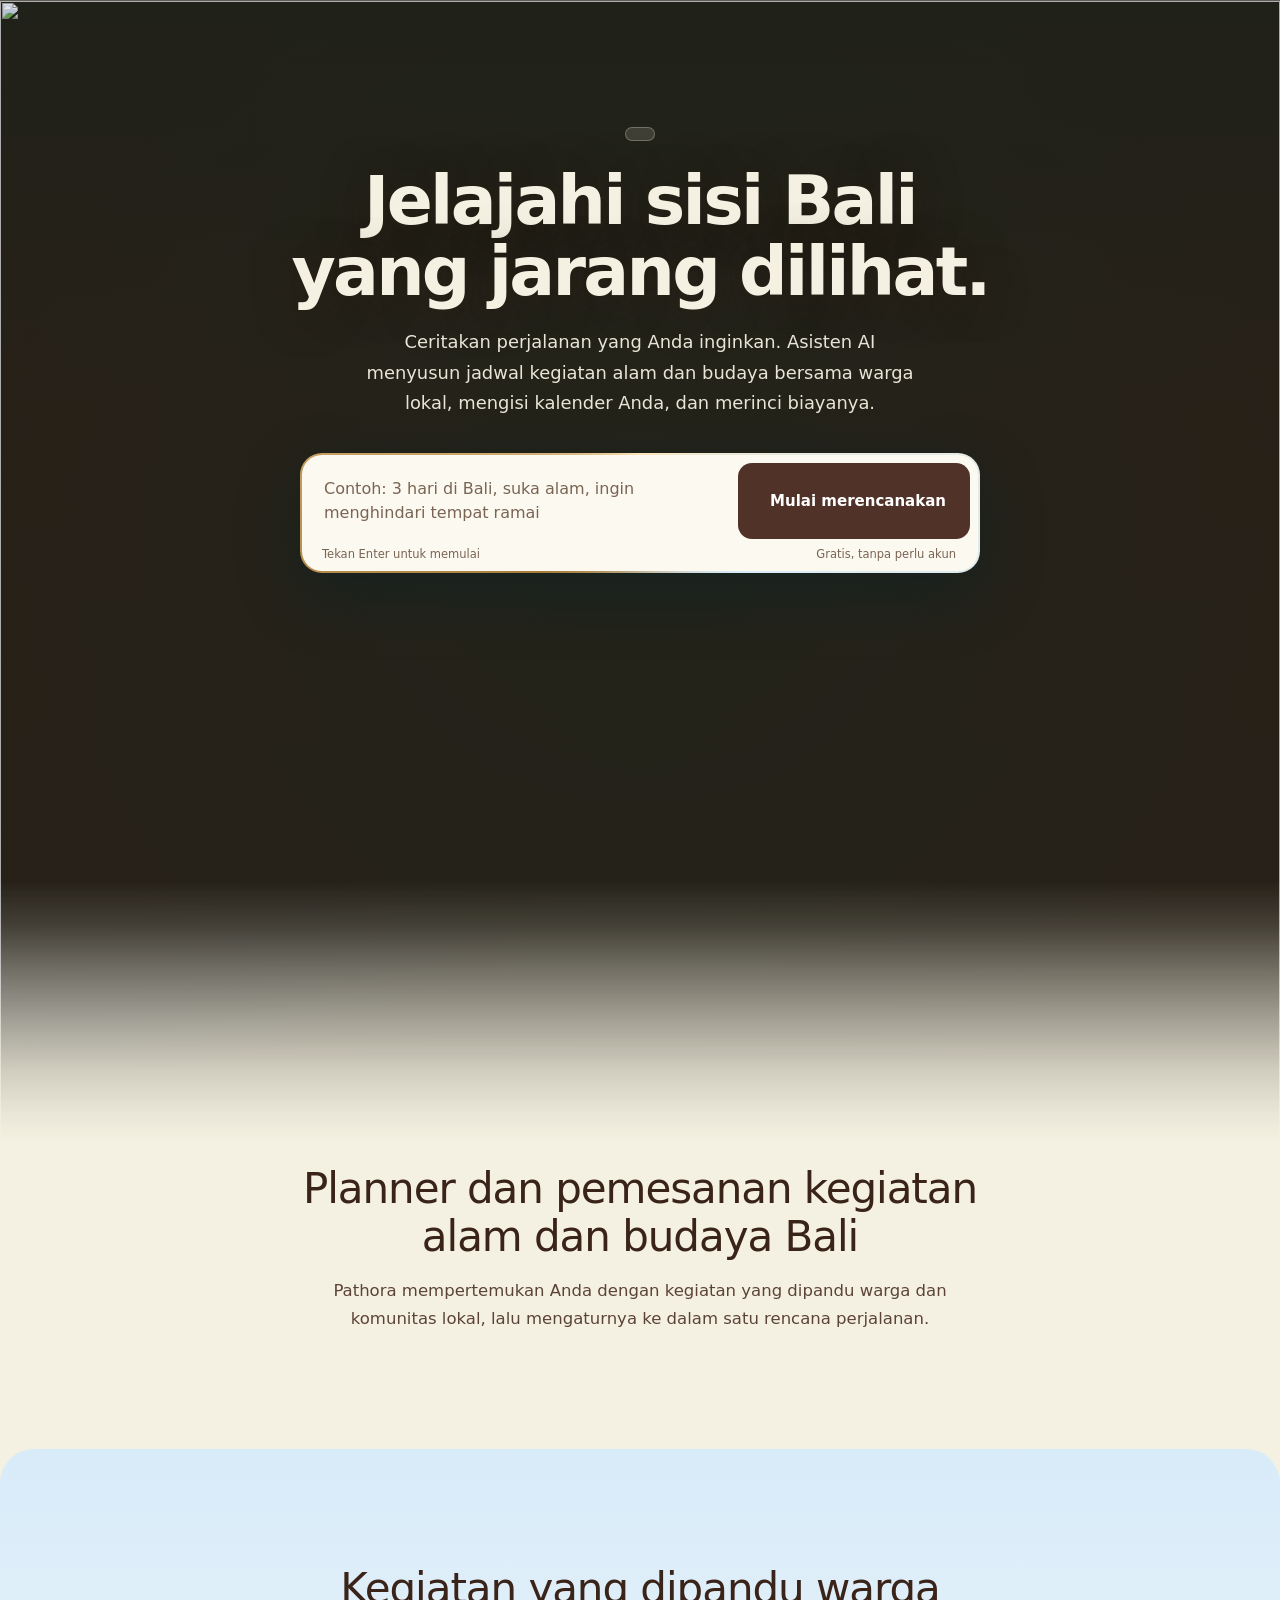
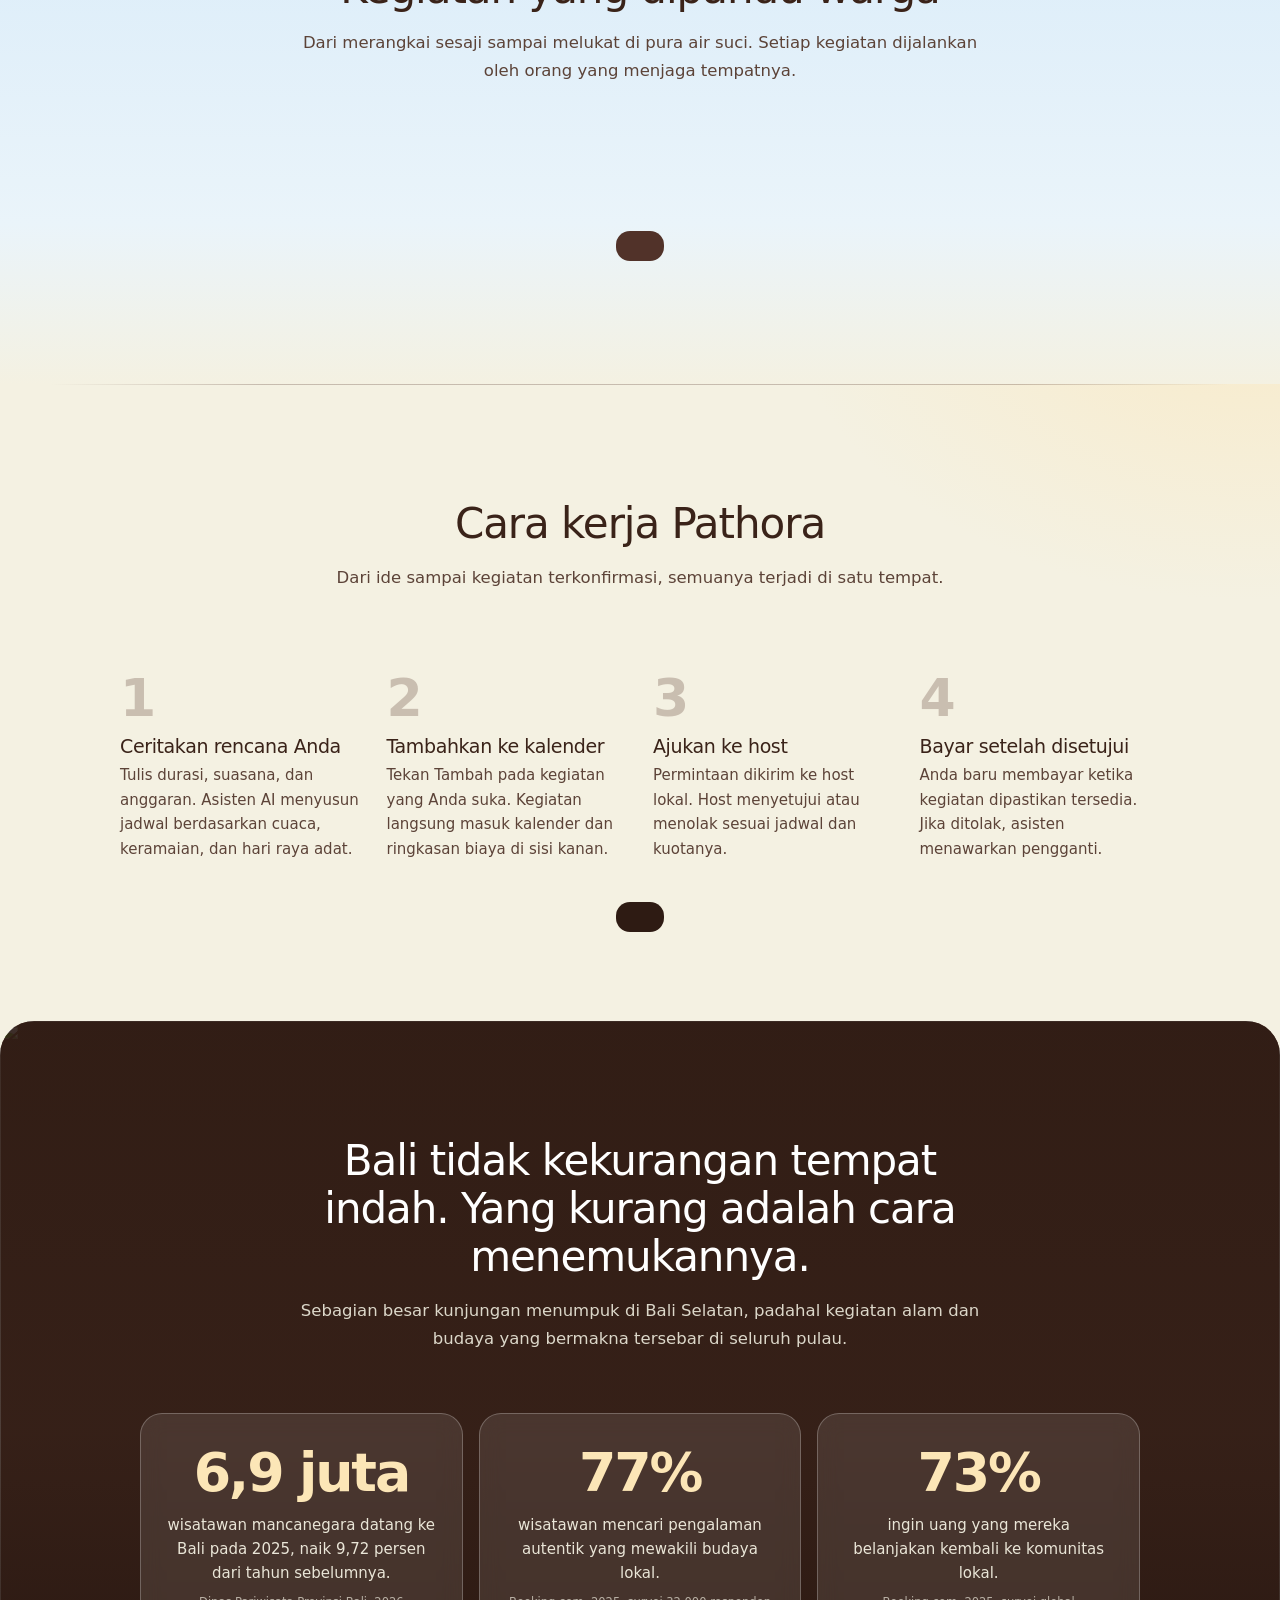
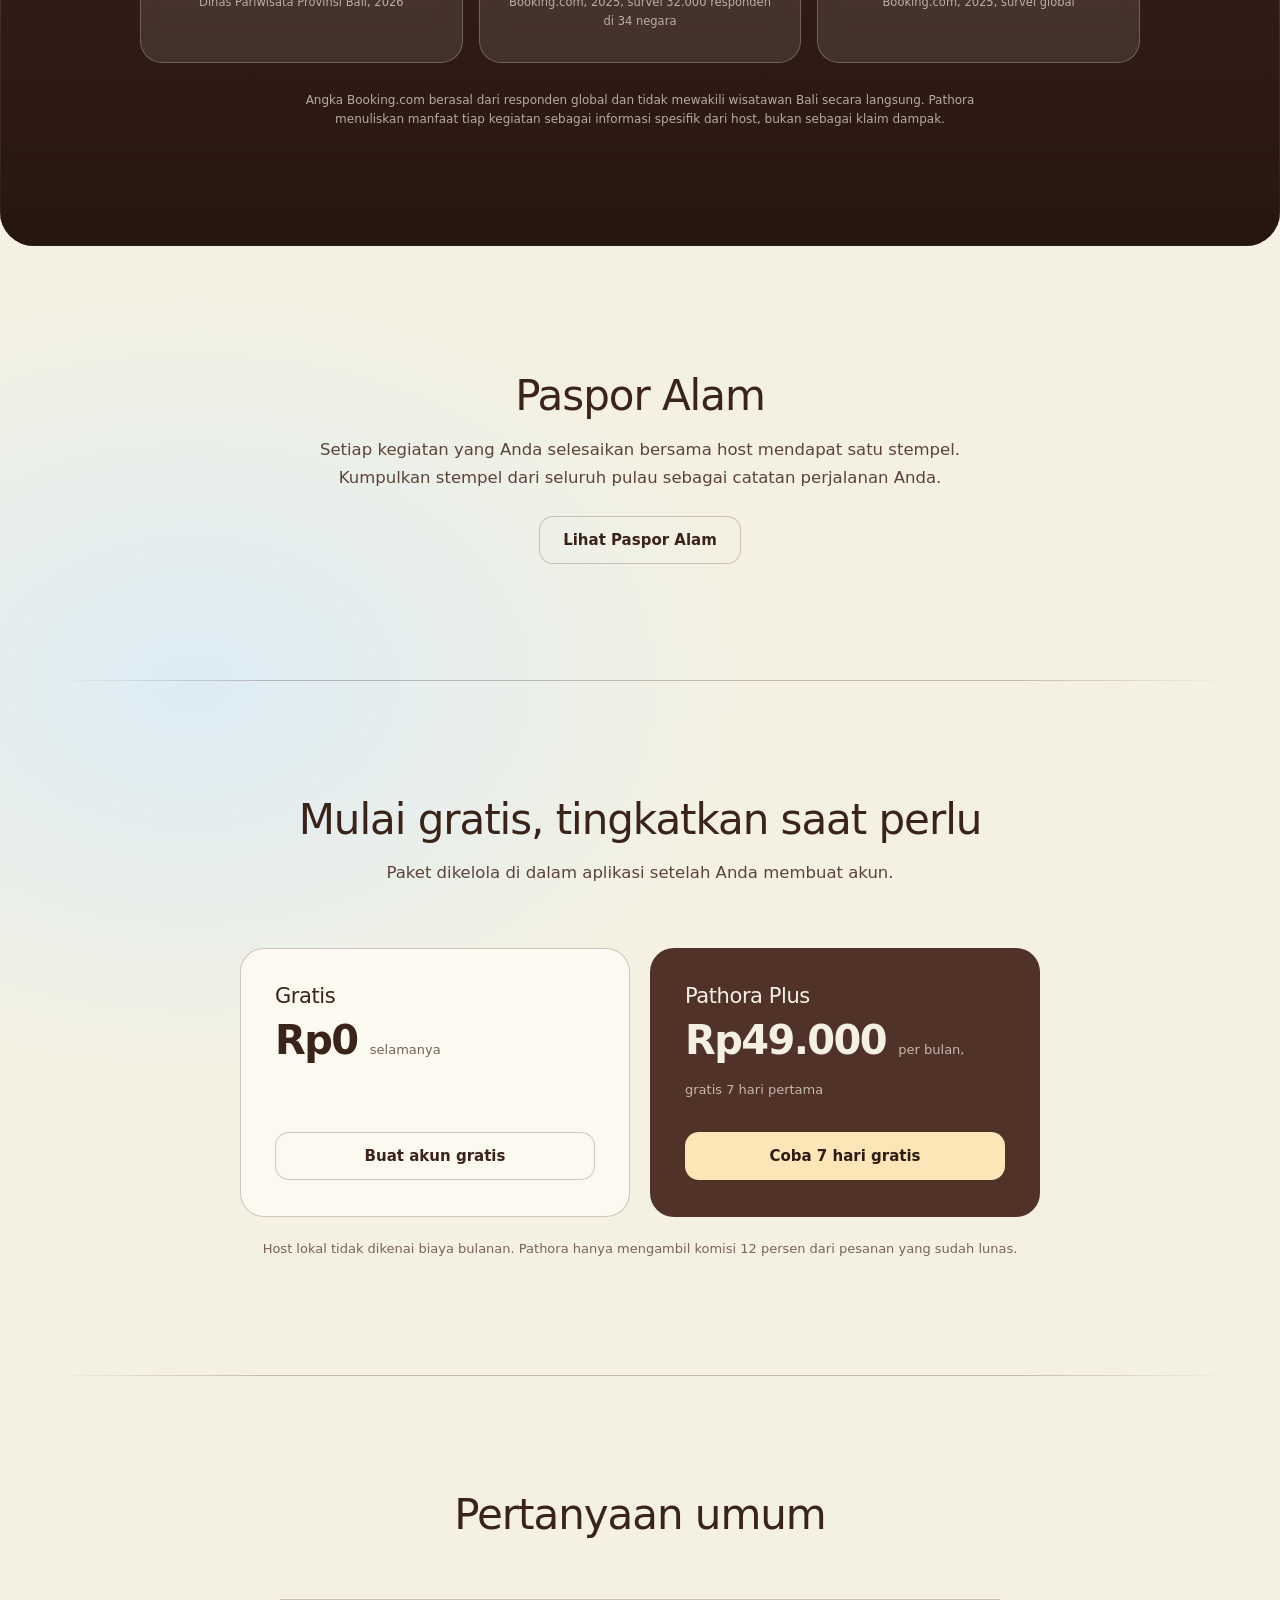
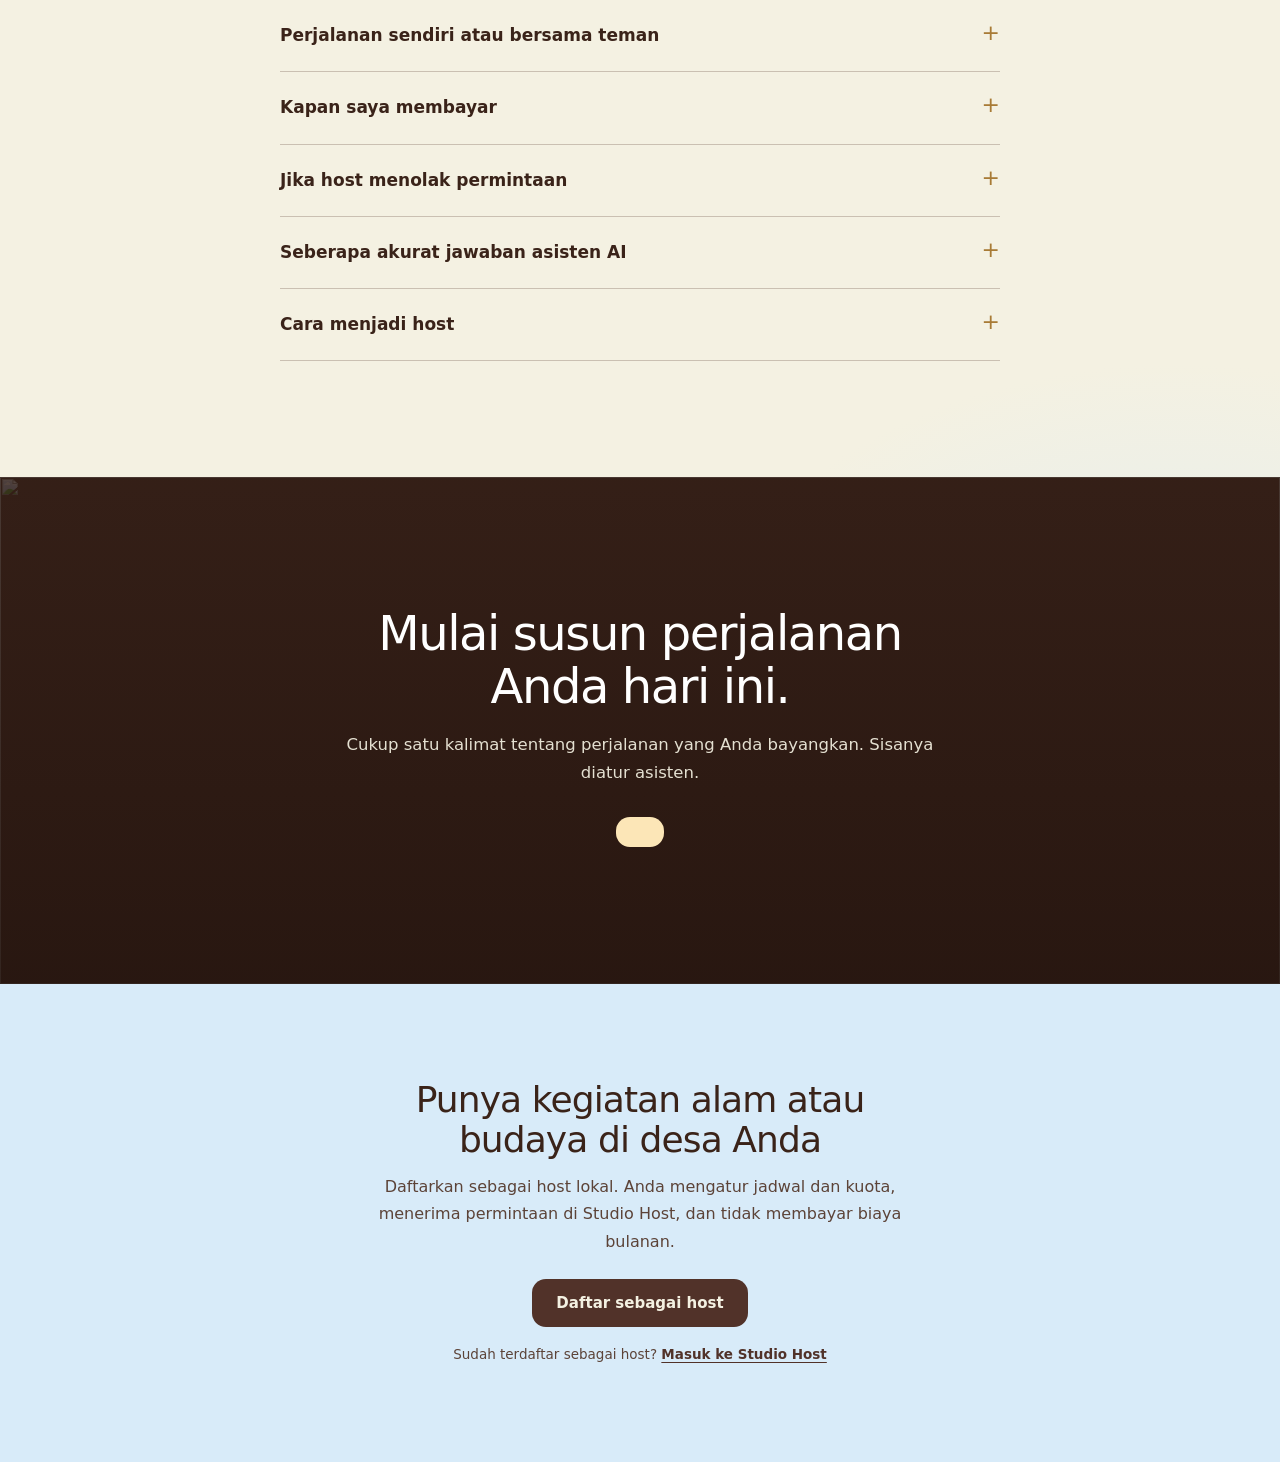
==== index.html @ 082f12f3 "ui: chatbox baru, header baru (tipis, transparan), tanggal dirapikan" ====
<!doctype html>
<html lang="id">
<head>
<meta charset="utf-8">
<meta name="viewport" content="width=device-width,initial-scale=1">
<title>Pathora — Jelajahi sisi Bali yang jarang dilihat</title>
<meta name="description" content="Ceritakan perjalanan yang Anda inginkan. Pathora menyusun jadwal kegiatan alam dan budaya Bali bersama warga lokal, mengisi kalender, dan merinci biaya.">
<link rel="icon" href="assets/img/favicon.png">
<link rel="preconnect" href="https://fonts.googleapis.com"><link rel="preconnect" href="https://fonts.gstatic.com" crossorigin>
<link href="https://fonts.googleapis.com/css2?family=Plus+Jakarta+Sans:wght@400;500;600;700;800&display=swap" rel="stylesheet">
<link rel="stylesheet" href="assets/css/style.css">
<link rel="stylesheet" href="assets/css/pages.css">
<link rel="stylesheet" href="assets/css/header.css">
<style>
html,body{overflow-x:hidden}
.sec{padding:116px 0;position:relative}
.lap{margin-top:-34px;border-radius:34px 34px 0 0;z-index:2}
.sec-h{max-width:700px;margin:0 auto 60px;text-align:center}
.sec-h h2{font-size:clamp(28px,3.5vw,42px);letter-spacing:-.025em;line-height:1.14}
.sec-h p{margin-top:16px;font-size:16.5px;color:var(--ink-2);line-height:1.7}

/* hero: foto penuh, nuansa laut-teal, larut ke bagian berikutnya */
.lhero{position:relative;min-height:calc(100vh + 240px);min-height:calc(100svh + 240px);display:flex;align-items:center;justify-content:center;text-align:center;color:var(--cream);background:var(--jungle);overflow:hidden;-webkit-mask-image:linear-gradient(180deg,#000 0,#000 calc(100% - 260px),rgba(0,0,0,.85) calc(100% - 215px),rgba(0,0,0,.62) calc(100% - 170px),rgba(0,0,0,.38) calc(100% - 120px),rgba(0,0,0,.17) calc(100% - 70px),rgba(0,0,0,.05) calc(100% - 28px),transparent 100%);mask-image:linear-gradient(180deg,#000 0,#000 calc(100% - 260px),rgba(0,0,0,.85) calc(100% - 215px),rgba(0,0,0,.62) calc(100% - 170px),rgba(0,0,0,.38) calc(100% - 120px),rgba(0,0,0,.17) calc(100% - 70px),rgba(0,0,0,.05) calc(100% - 28px),transparent 100%)}
.lhero .bg{position:absolute;inset:0}
.lhero .bg img{position:absolute;inset:0;width:100%;max-width:none;height:100%;object-fit:cover;filter:saturate(.7) contrast(.96) brightness(.92);opacity:0;transition:opacity 1.8s ease-in-out;z-index:0}
.lhero .bg img.kid{object-position:50% 12%}
.lhero .bg img.dim{filter:saturate(.65) contrast(.98) brightness(.68)}
.lhero .bg img.prev{opacity:1;transition:none;z-index:1}
.lhero .bg img.on{opacity:1;z-index:2}

.lhero::after{content:'';position:absolute;inset:0;background:radial-gradient(ellipse at 50% 45%,rgba(28,40,30,.5),rgba(28,40,30,.18) 72%),linear-gradient(180deg,rgba(24,34,26,.62) 0,rgba(30,42,32,.26) 36%,rgba(30,38,28,.4) 100%)}
.lhero .in{position:relative;z-index:2;width:min(760px,100% - 40px);padding:calc(var(--nav-h) + 24px) 0 490px}
.lhero .tag{display:inline-flex;align-items:center;gap:8px;background:rgba(244,241,226,.14);backdrop-filter:blur(8px);border:1px solid rgba(244,241,226,.28);border-radius:99px;padding:6px 14px;font-size:12.5px;font-weight:600}
.lhero h1{font-size:clamp(36px,5.6vw,68px);line-height:1.04;letter-spacing:-.04em;font-weight:800;margin:18px auto 0;text-wrap:balance;text-shadow:0 4px 40px rgba(46,27,19,.5)}
.lhero .lead{font-size:clamp(15.5px,1.4vw,18px);line-height:1.7;margin:20px auto 0;max-width:560px;color:rgba(244,241,226,.94)}
.ask{margin:34px auto 0;max-width:680px;border-radius:22px;padding:2px;text-align:left;background:conic-gradient(from var(--ang),#FCE6B7,#D8EBF9,#A87B36,#FCE6B7);animation:ang 8s linear infinite;box-shadow:0 22px 60px rgba(8,34,40,.45)}
@property --ang{syntax:'<angle>';initial-value:0deg;inherits:false}
@keyframes ang{to{--ang:360deg}}
.ask-in{background:var(--paper);color:var(--ink);border-radius:20px;padding:8px 8px 6px 6px}
.ask-row{display:flex;gap:10px;align-items:stretch}
.ask textarea{flex:1;min-width:0;border:0;background:transparent;resize:none;font:500 16px/1.5 var(--font);color:var(--ink);padding:14px 16px;outline:none;height:76px;display:block}
.ask textarea::placeholder{color:var(--ink-3)}
.ask .go{flex:none;border:0;border-radius:14px;background:var(--tide);color:#fff;font:700 15px var(--font);padding:0 24px;display:inline-flex;align-items:center;justify-content:center;gap:8px;transition:background .15s}
.ask .go:hover{background:#0f3a42}
.ask .hint{display:flex;justify-content:space-between;gap:12px;padding:6px 14px 2px;font-size:11.5px;color:var(--ink-3)}
.chips{display:flex;gap:8px;flex-wrap:wrap;justify-content:center;margin-top:14px}
.chips button{border:1px solid rgba(244,241,226,.35);background:rgba(244,241,226,.1);backdrop-filter:blur(6px);color:var(--cream);border-radius:99px;padding:6px 13px;font-size:12.5px;font-weight:500;transition:.15s}
.chips button:hover{background:rgba(244,241,226,.24)}
.trust{display:flex;gap:8px 22px;flex-wrap:wrap;justify-content:center;margin-top:22px;font-size:12.5px;color:rgba(244,241,226,.92)}
.trust span{display:inline-flex;gap:7px;align-items:center}.trust svg{color:var(--gold)}

/* bagian 1: tiga kolom foto tinggi */
.cols3{display:grid;grid-template-columns:repeat(3,minmax(0,1fr));gap:22px;max-width:1120px;margin:0 auto}
.col{position:relative;border-radius:24px;overflow:hidden;min-height:clamp(380px,calc(100vh - 360px),500px);display:flex;flex-direction:column;justify-content:flex-end;padding:26px;background:transparent;box-shadow:none}
.col>img{position:absolute;inset:0;width:100%;max-width:none;height:100%;object-fit:cover;-webkit-mask-image:linear-gradient(180deg,#000 0,#000 38%,transparent 86%);mask-image:linear-gradient(180deg,#000 0,#000 38%,transparent 86%)}
.col>*:not(img){position:relative;z-index:2}
.col .num{position:absolute;top:14px;right:20px;z-index:2;font-size:64px;font-weight:800;line-height:1;letter-spacing:-.05em;color:rgba(255,255,255,.92);text-shadow:0 2px 20px rgba(46,27,19,.45)}
.col h3{font-size:22px;margin-bottom:6px;color:var(--ink)}
.col p{font-size:15px;line-height:1.65;color:var(--ink-2)}

/* bagian 2: panel kegiatan */
.sec.sky{background:linear-gradient(180deg,#D8EBF9 0%,#EAF4FA 70%,var(--cream) 100%)}
.panels{display:grid;grid-template-columns:repeat(4,minmax(0,1fr));gap:16px;align-items:start;padding:0 0 30px}
.pn{display:block;position:relative;border-radius:20px;overflow:hidden;aspect-ratio:3/4.7;background:var(--tide);color:#fff;box-shadow:0 10px 30px rgba(46,27,19,.18)}
.pn:nth-child(even){margin-top:34px;margin-bottom:-34px}
.pn img{position:absolute;inset:0;width:100%;max-width:none;height:100%;object-fit:cover}
.pn::after{content:'';position:absolute;inset:0;background:linear-gradient(180deg,rgba(18,52,59,0) 45%,rgba(18,52,59,.88) 100%)}
.pn .t{position:absolute;left:0;right:0;bottom:0;z-index:2;padding:16px}
.pn h3{font-size:18px;line-height:1.25}.pn small{display:block;margin-top:3px;font-size:12px;opacity:.85}.pn b{display:block;margin-top:8px;font-size:13.5px;color:var(--gold)}
.more{text-align:center;margin-top:56px}

/* bagian 3: cara kerja */
.sts{display:grid;grid-template-columns:repeat(4,minmax(0,1fr));gap:26px;max-width:1040px;margin:0 auto}
.st{border-top:2px solid var(--lagoon);padding-top:18px}
.st .n{font-size:52px;font-weight:800;line-height:1;letter-spacing:-.05em;color:rgba(90,56,45,.28);margin-bottom:12px}
.st h3{font-size:19px;margin-bottom:6px}.st p{font-size:15px;color:var(--ink-2);line-height:1.65}
.demo-link{margin-top:40px;text-align:center}

/* bagian 4: latar */
.why{position:relative;color:var(--cream);background:var(--tide);overflow:hidden;border-radius:34px;margin-bottom:-34px;z-index:3}
#paspor{padding-top:calc(var(--sec-pad,96px) + 34px)}
.why .bg{position:absolute;inset:0}.why .bg img{width:100%;max-width:none;height:100%;object-fit:cover}
.why::after{content:'';position:absolute;inset:0;background:linear-gradient(180deg,rgba(46,27,19,.9),rgba(46,27,19,.78) 50%,rgba(36,20,14,.94))}
.why .wrap{position:relative;z-index:2}
.why .sec-h h2{color:#fff}.why .sec-h p{color:rgba(244,241,226,.88)}
.stats{display:grid;grid-template-columns:repeat(3,minmax(0,1fr));gap:16px;max-width:1000px;margin:0 auto}
.stat{background:rgba(255,255,255,.1);backdrop-filter:blur(10px);border:1px solid rgba(255,255,255,.24);border-radius:22px;padding:32px 26px;text-align:center}
.stat b{display:block;font-size:clamp(36px,4.2vw,54px);letter-spacing:-.04em;line-height:1;color:var(--gold);font-weight:800}
.stat p{margin-top:14px;font-size:15px;line-height:1.6;color:rgba(244,241,226,.94)}
.stat small{display:block;margin-top:8px;font-size:11.5px;color:rgba(244,241,226,.66)}
.fn{max-width:720px;margin:28px auto 0;text-align:center;font-size:12px;color:rgba(244,241,226,.68);line-height:1.6}

/* paspor */
.seals{display:flex;justify-content:center;gap:clamp(8px,2vw,22px);flex-wrap:wrap;margin-bottom:30px}
.seal{width:clamp(90px,10vw,120px);aspect-ratio:1;border-radius:50%;padding:5px;background:conic-gradient(from 0deg,var(--lagoon),var(--foam),var(--lagoon))}
.seal:nth-child(odd){transform:rotate(-6deg)}.seal:nth-child(even){transform:rotate(5deg)}
.seal>div{width:100%;height:100%;border-radius:50%;overflow:hidden;position:relative;box-shadow:inset 0 0 0 3px var(--paper)}
.seal .art{position:absolute;inset:0}

/* paket */
.plans{display:grid;grid-template-columns:repeat(2,minmax(0,1fr));gap:20px;max-width:800px;margin:0 auto}
.plan{border-radius:24px;padding:36px 34px;display:flex;flex-direction:column;gap:16px;background:var(--paper);border:1px solid var(--line-2)}
.plan.pro{background:var(--tide);color:var(--cream);border-color:transparent}
.plan h3{font-size:21px}.plan .pr{font-size:40px;font-weight:800;letter-spacing:-.04em;line-height:1}
.plan .pr small{font-size:13px;font-weight:500;letter-spacing:0;opacity:.7}
.plan ul{list-style:none;padding:0;margin:0;display:grid;gap:12px;flex:1;font-size:15px}
.plan li{display:flex;gap:10px;line-height:1.5}.plan li svg{flex:none;margin-top:3px;color:var(--lagoon)}.plan.pro li svg{color:var(--gold)}
.plan-note{text-align:center;margin-top:22px;font-size:13px;color:var(--ink-3)}

/* faq */
.faq{max-width:720px;margin:0 auto}
details{border-bottom:1px solid var(--line-2);padding:22px 0}
details:first-child{border-top:1px solid var(--line-2)}
details summary{cursor:pointer;font-weight:700;font-size:17px;list-style:none;display:flex;justify-content:space-between;gap:16px}
details summary::-webkit-details-marker{display:none}
details summary::after{content:'+';font-size:22px;line-height:1;color:var(--lagoon);font-weight:500}
details[open] summary::after{content:'−'}
details p{margin-top:10px;color:var(--ink-2);line-height:1.75;font-size:15.5px}

/* cta + host */
.cta{position:relative;text-align:center;color:var(--cream);background:var(--tide);overflow:hidden;padding:130px 0}
.cta .bg{position:absolute;inset:0}.cta .bg img{width:100%;max-width:none;height:100%;object-fit:cover}
.cta::after{content:'';position:absolute;inset:0;background:linear-gradient(180deg,rgba(46,27,19,.82),rgba(36,20,14,.9))}
.cta .in{position:relative;z-index:2;max-width:620px;margin:0 auto}
.cta h2{font-size:clamp(30px,4vw,48px);letter-spacing:-.03em;color:#fff;text-wrap:balance}
.cta p{margin:18px auto 30px;font-size:16.5px;color:rgba(244,241,226,.92);line-height:1.7}
.hostband{background:var(--sky);text-align:center;padding:96px 0;display:flex;align-items:center}
.hostband>.wrap{width:min(1180px,100% - 48px)}
.hostband .hl-login{margin-bottom:0!important}
.hostband .in{max-width:580px;margin:0 auto}
.hostband h2{font-size:clamp(26px,3vw,36px);letter-spacing:-.025em}
.hostband p{margin:14px auto 24px;color:var(--ink-2);line-height:1.7;font-size:16px}
.hl-login{margin-top:16px!important;font-size:13.5px!important}.hl-login a{color:var(--tide);font-weight:700;text-decoration:underline;text-underline-offset:3px}


/* animasi masuk saat digulir */
.js .rv{opacity:0}
.js .rv.in{opacity:1;animation:rvIn .9s cubic-bezier(.2,.75,.2,1) backwards;animation-delay:var(--d,0s)}
@keyframes rvIn{from{opacity:0;transform:translateY(34px) scale(.97);filter:blur(8px)}to{opacity:1;transform:none;filter:blur(0)}}
.js .rv-line{transform-origin:left}
.js .st.rv.in{animation-name:rvIn}
.st::before{content:'';display:block;height:2px;margin-top:-20px;margin-bottom:18px;background:var(--lagoon);width:0;transition:width 1.1s cubic-bezier(.2,.75,.2,1) .25s}
.st{border-top:0!important;padding-top:20px}
.st.in::before{width:100%}
@media(prefers-reduced-motion:reduce){.js .rv{opacity:1}.js .rv.in{animation:none}.st::before{width:100%;transition:none}}
@media(max-width:1000px){.panels{grid-template-columns:repeat(2,minmax(0,1fr))}.pn:nth-child(even){margin-top:0;margin-bottom:0}.sts{grid-template-columns:repeat(2,minmax(0,1fr))}.stats,.cols3{grid-template-columns:1fr;max-width:480px}.reel{grid-template-columns:repeat(3,minmax(0,1fr))}.reel figure:nth-child(n+4){display:none}.reel figure:nth-child(3){height:270px}.reel figure:nth-child(2){height:230px}.reel figure:nth-child(1){height:190px}}
@media(max-width:680px){.sec{padding:64px 0}.plans{grid-template-columns:1fr}.sts{grid-template-columns:1fr}.ask-row{flex-direction:column}.ask .go{min-height:44px}.ask textarea{height:84px}.panels{gap:12px}}
</style>
</head>
<body class="mesh">
<script>document.documentElement.classList.add('js')</script>
<div id="nav"></div>

<header class="lhero" data-tone="dark">
  <div class="bg" id="slides"><img class="on" src="assets/img/gallery/anggrek-kolam.jpg" alt=""><img class="kid" src="assets/img/gallery/kamboja-anak.jpg" alt=""><img class="dim" src="assets/img/gallery/hero-yoga-senja.jpg" alt=""></div>
  <div class="in">
    <span class="tag" id="tagI"></span>
    <h1>Jelajahi sisi Bali yang jarang dilihat.</h1>
    <p class="lead">Ceritakan perjalanan yang Anda inginkan. Asisten AI menyusun jadwal kegiatan alam dan budaya bersama warga lokal, mengisi kalender Anda, dan merinci biayanya.</p>
    <form class="ask" id="ask" aria-label="Mulai bertanya ke asisten Pathora">
      <div class="ask-in">
        <div class="ask-row">
          <label class="sr" for="q">Ceritakan perjalanan Anda</label>
          <textarea id="q" placeholder="Contoh: 3 hari di Bali, suka alam, ingin menghindari tempat ramai"></textarea>
          <button class="go" type="submit"><span id="goI"></span>Mulai merencanakan</button>
        </div>
        <div class="hint"><span>Tekan Enter untuk memulai</span><span>Gratis, tanpa perlu akun</span></div>
      </div>
    </form>
    <div class="chips" id="chips"></div>
    <div class="trust" id="trust"></div>
  </div>
</header>

<section class="sec" id="apa" style="padding-top:24px">
  <div class="wrap">
    <div class="sec-h" style="margin-bottom:34px"><h2>Planner dan pemesanan kegiatan alam dan budaya Bali</h2><p>Pathora mempertemukan Anda dengan kegiatan yang dipandu warga dan komunitas lokal, lalu mengaturnya ke dalam satu rencana perjalanan.</p></div>
    <div class="cols3" id="trio"></div>
  </div>
</section>

<section class="sec sky lap" id="kegiatan">
  <div class="wrap">
    <div class="sec-h"><h2>Kegiatan yang dipandu warga</h2><p>Dari merangkai sesaji sampai melukat di pura air suci. Setiap kegiatan dijalankan oleh orang yang menjaga tempatnya.</p></div>
    <div class="panels" id="arches"></div>
    <div class="more"><a class="btn btn-primary btn-lg" href="jelajahi.html" id="allB"></a></div>
  </div>
</section>

<section class="sec ln" id="cara">
  <div class="wrap">
    <div class="sec-h"><h2>Cara kerja Pathora</h2><p>Dari ide sampai kegiatan terkonfirmasi, semuanya terjadi di satu tempat.</p></div>
    <div class="sts">
      <div class="st"><div class="n">1</div><h3>Ceritakan rencana Anda</h3><p>Tulis durasi, suasana, dan anggaran. Asisten AI menyusun jadwal berdasarkan cuaca, keramaian, dan hari raya adat.</p></div>
      <div class="st"><div class="n">2</div><h3>Tambahkan ke kalender</h3><p>Tekan Tambah pada kegiatan yang Anda suka. Kegiatan langsung masuk kalender dan ringkasan biaya di sisi kanan.</p></div>
      <div class="st"><div class="n">3</div><h3>Ajukan ke host</h3><p>Permintaan dikirim ke host lokal. Host menyetujui atau menolak sesuai jadwal dan kuotanya.</p></div>
      <div class="st"><div class="n">4</div><h3>Bayar setelah disetujui</h3><p>Anda baru membayar ketika kegiatan dipastikan tersedia. Jika ditolak, asisten menawarkan pengganti.</p></div>
    </div>
    <div class="demo-link"><a class="btn btn-dark btn-lg" href="trip.html?tab=chat" id="tryB"></a></div>
  </div>
</section>

<section class="sec why lap" id="prinsip" data-tone="dark">
  <div class="bg"><img src="assets/img/gallery/upacara-pura.jpg" alt="" loading="lazy"></div>
  <div class="wrap">
    <div class="sec-h"><h2>Bali tidak kekurangan tempat indah. Yang kurang adalah cara menemukannya.</h2><p>Sebagian besar kunjungan menumpuk di Bali Selatan, padahal kegiatan alam dan budaya yang bermakna tersebar di seluruh pulau.</p></div>
    <div class="stats">
      <div class="stat"><b>6,9 juta</b><p>wisatawan mancanegara datang ke Bali pada 2025, naik 9,72 persen dari tahun sebelumnya.</p><small>Dinas Pariwisata Provinsi Bali, 2026</small></div>
      <div class="stat"><b>77%</b><p>wisatawan mencari pengalaman autentik yang mewakili budaya lokal.</p><small>Booking.com, 2025, survei 32.000 responden di 34 negara</small></div>
      <div class="stat"><b>73%</b><p>ingin uang yang mereka belanjakan kembali ke komunitas lokal.</p><small>Booking.com, 2025, survei global</small></div>
    </div>
    <p class="fn">Angka Booking.com berasal dari responden global dan tidak mewakili wisatawan Bali secara langsung. Pathora menuliskan manfaat tiap kegiatan sebagai informasi spesifik dari host, bukan sebagai klaim dampak.</p>
  </div>
</section>

<section class="sec ln" id="paspor">
  <div class="wrap">
    <div class="seals" id="seals" aria-hidden="true"></div>
    <div class="sec-h" style="margin-bottom:0"><h2>Paspor Alam</h2><p>Setiap kegiatan yang Anda selesaikan bersama host mendapat satu stempel. Kumpulkan stempel dari seluruh pulau sebagai catatan perjalanan Anda.</p><div style="margin-top:24px"><a class="btn btn-line btn-lg" href="paspor.html">Lihat Paspor Alam</a></div></div>
  </div>
</section>

<section class="sec ln" id="paket">
  <div class="wrap">
    <div class="sec-h"><h2>Mulai gratis, tingkatkan saat perlu</h2><p>Paket dikelola di dalam aplikasi setelah Anda membuat akun.</p></div>
    <div class="plans">
      <div class="plan"><div><h3>Gratis</h3><div class="pr" style="margin-top:12px">Rp0 <small>selamanya</small></div></div>
        <ul id="pf"></ul><a class="btn btn-line btn-lg btn-block" href="masuk.html?mode=daftar">Buat akun gratis</a></div>
      <div class="plan pro"><div><h3>Pathora Plus</h3><div class="pr" style="margin-top:12px">Rp49.000 <small>per bulan, gratis 7 hari pertama</small></div></div>
        <ul id="pp"></ul><a class="btn btn-gold btn-lg btn-block" href="masuk.html?mode=daftar&next=akun.html">Coba 7 hari gratis</a></div>
    </div>
    <p class="plan-note">Host lokal tidak dikenai biaya bulanan. Pathora hanya mengambil komisi 12 persen dari pesanan yang sudah lunas.</p>
  </div>
</section>

<section class="sec ln" id="faq">
  <div class="wrap">
    <div class="sec-h"><h2>Pertanyaan umum</h2></div>
    <div class="faq">
      <details><summary>Perjalanan sendiri atau bersama teman</summary><p>Keduanya bisa. Trip dimulai sebagai perjalanan pribadi. Kapan pun Anda ingin, undang teman untuk berbagi kalender, melihat hari berhalangan masing-masing, dan membagi biaya.</p></details>
      <details><summary>Kapan saya membayar</summary><p>Setelah host menyetujui permintaan Anda. Anda tidak ditagih saat mengajukan. Pada prototipe ini pembayaran hanya simulasi.</p></details>
      <details><summary>Jika host menolak permintaan</summary><p>Asisten menawarkan alternatif otomatis, misalnya kegiatan lain pada hari yang sama, atau kegiatan yang sama pada tanggal lain yang masih tersedia.</p></details>
      <details><summary>Seberapa akurat jawaban asisten AI</summary><p>Asisten bekerja dari data kegiatan yang dikurasi, dan rekomendasinya bisa langsung ditambahkan ke rencana. Cuaca, keramaian, dan harga pada prototipe ini adalah data contoh.</p></details>
      <details><summary>Cara menjadi host</summary><p>Daftar sebagai host lokal di bagian bawah halaman ini. Anda menentukan jadwal, kuota, dan hari tutup sendiri melalui Studio Host.</p></details>
    </div>
  </div>
</section>

<section class="cta" data-tone="dark">
  <div class="bg"><img src="assets/img/gallery/kelas-janur-canang.jpg" alt="" loading="lazy"></div>
  <div class="in wrap">
    <h2>Mulai susun perjalanan Anda hari ini.</h2>
    <p>Cukup satu kalimat tentang perjalanan yang Anda bayangkan. Sisanya diatur asisten.</p>
    <a class="btn btn-gold btn-lg" href="trip.html?tab=chat" id="ctaB"></a>
  </div>
</section>

<section class="hostband" id="host">
  <div class="wrap"><div class="in">
    <h2>Punya kegiatan alam atau budaya di desa Anda</h2>
    <p>Daftarkan sebagai host lokal. Anda mengatur jadwal dan kuota, menerima permintaan di Studio Host, dan tidak membayar biaya bulanan.</p>
    <div class="acts"><a class="btn btn-primary btn-lg" href="masuk.html?role=host&mode=daftar">Daftar sebagai host</a></div>
    <p class="hl-login">Sudah terdaftar sebagai host? <a href="masuk.html?role=host">Masuk ke Studio Host</a></p>
  </div></div>
</section>

<div id="footer"></div>
<script src="assets/js/data.js"></script>
<script src="assets/js/store.js"></script>
<script src="assets/js/art.js"></script>
<script src="assets/js/ui.js"></script>
<script>
(function(){
  const { A, byId, rp } = PD, { ic } = PA, esc = UI.esc;
  UI.mountNav('', true); UI.mountFooter();
  const $ = (id) => document.getElementById(id);
  $('tagI').innerHTML = ic('pin', 15) + 'Kegiatan alam dan budaya Bali';
  $('goI').innerHTML = ic('sparkles', 18);
  $('allB').innerHTML = 'Lihat semua ' + A.length + ' kegiatan'; $('tryB').innerHTML = ic('sparkles', 18) + 'Coba asisten AI'; $('ctaB').innerHTML = ic('sparkles', 18) + 'Mulai merencanakan';

  /* kotak AI: satu-satunya titik masuk, langsung membuka asisten */
  const q = $('q');
  const SUG = [['3 hari, suka alam', '3 hari di Bali, suka alam, ingin menghindari tempat ramai'], ['Liburan keluarga', 'Liburan keluarga dengan anak usia 6 tahun, anggaran Rp1,5 juta per orang'], ['Akhir pekan sendirian', 'Akhir pekan sendirian, ingin belajar budaya dan masak']];
  $('chips').innerHTML = SUG.map(function(t, i){ return '<button type="button" data-i="' + i + '">' + esc(t[0]) + '</button>'; }).join('');
  $('chips').addEventListener('click', function(e){ const b = e.target.closest('button'); if (!b) return; q.value = SUG[+b.dataset.i][1]; q.focus(); });
  $('ask').addEventListener('submit', function(e){ e.preventDefault(); const v = q.value.trim(); location.href = 'trip.html?tab=chat' + (v ? '&prompt=' + encodeURIComponent(v) : ''); });
  q.addEventListener('keydown', function(e){ if (e.key === 'Enter' && !e.shiftKey) { e.preventDefault(); $('ask').requestSubmit(); } });
  $('trust').innerHTML = [['shield', 'Bayar setelah host menyetujui'], ['users', 'Sendiri atau bersama teman'], ['sparkles', '5 pertanyaan gratis per hari']].map(function(x){ return '<span>' + ic(x[0], 16) + x[1] + '</span>'; }).join('');

  /* placeholder yang berganti sendiri */
  (function(){
    if (matchMedia('(prefers-reduced-motion:reduce)').matches) return;
    const ph = ['3 hari di Bali, suka alam, ingin menghindari tempat ramai', 'Liburan keluarga dengan anak usia 6 tahun, anggaran Rp1,5 juta per orang', 'Akhir pekan sendirian, ingin belajar budaya dan masak'];
    let i = 0, n = 0, del = false;
    (function tick(){
      if (document.activeElement === q || q.value) { setTimeout(tick, 1200); return; }
      const t = ph[i]; n += del ? -2 : 1;
      q.placeholder = 'Contoh: ' + t.slice(0, Math.max(n, 0));
      if (!del && n >= t.length) { del = true; return setTimeout(tick, 2200); }
      if (del && n <= 0) { del = false; i = (i + 1) % ph.length; }
      setTimeout(tick, del ? 18 : 42);
    })();
  })();

  /* pergantian foto hero: foto baru memudar masuk di atas foto lama */
  (function(){
    const imgs = Array.from(document.querySelectorAll('#slides img')); let k = 0;
    if (matchMedia('(prefers-reduced-motion:reduce)').matches) return;
    setInterval(function(){
      const prev = imgs[k]; k = (k + 1) % imgs.length;
      imgs.forEach(function(m){ m.classList.remove('prev'); });
      prev.classList.remove('on'); prev.classList.add('prev');
      imgs[k].classList.add('on');
    }, 6500);
  })();

  /* animasi masuk: judul, kartu, langkah, angka */
  (function(){
    const sel = ['.sec-h', '.col', '.pn', '.st', '.stat', '.fn', '.seal', '.plan', '.plan-note', 'details', '.demo-link', '.more', '.cta .in', '.hostband .in'];
    const els = Array.from(document.querySelectorAll(sel.join(',')));
    els.forEach(function(e){ e.classList.add('rv'); const sib = e.parentElement ? Array.from(e.parentElement.children).filter(function(x){ return x.matches(sel.join(',')); }) : [e]; e.style.setProperty('--d', (Math.max(sib.indexOf(e), 0) * 0.11) + 's'); });
    const count = function(el){
      const m = el.textContent.match(/^([\d.,]+)(.*)$/); if (!m) return;
      const dec = m[1].indexOf(',') > -1, target = parseFloat(m[1].replace(/\./g, '').replace(',', '.')), suf = m[2], t0 = performance.now(), dur = 1400;
      (function f(t){ const p = Math.min((t - t0) / dur, 1), v = target * (1 - Math.pow(1 - p, 3)); el.textContent = (dec ? v.toFixed(1).replace('.', ',') : Math.round(v)) + suf; if (p < 1) requestAnimationFrame(f); })(t0);
    };
    if (!('IntersectionObserver' in window) || matchMedia('(prefers-reduced-motion:reduce)').matches) { els.forEach(function(e){ e.classList.add('in'); }); return; }
    const io = new IntersectionObserver(function(es){ es.forEach(function(en){ if (!en.isIntersecting) return; en.target.classList.add('in'); io.unobserve(en.target); const b = en.target.querySelector('.stat b'); if (b) count(b); }); }, { threshold: .12, rootMargin: '0px 0px -6% 0px' });
    els.forEach(function(e){ io.observe(e); });
  })();

  /* dari hero, gulir pertama menuju bagian berikutnya */
  const nextSec = $('apa'); let lock = false;
  const target = function(){ return nextSec.offsetTop - 84; };
  const jump = function(y){ lock = true; window.scrollTo({ top: y, behavior: 'smooth' }); setTimeout(function(){ lock = false; }, 900); };
  window.addEventListener('wheel', function(e){
    if (lock) { e.preventDefault(); return; }
    if (matchMedia('(prefers-reduced-motion:reduce)').matches) return;
    const y = window.scrollY, t = target();
    if (e.deltaY > 12 && y >= 0 && y < t * 0.5) { e.preventDefault(); jump(t); }
    else if (e.deltaY < -12 && y > 0 && y <= t + 4 && y >= t * 0.5) { e.preventDefault(); jump(0); }
  }, { passive: false });

  const TRIO = [['Temukan', 'Kegiatan alam dan budaya yang dipandu warga, tersebar dari pesisir sampai dataran tinggi.', 'assets/img/gallery/upacara-pura.jpg'], ['Susun', 'Asisten AI mengatur jadwal dengan memperhitungkan cuaca, keramaian, dan hari raya adat.', 'assets/img/photos/tenun.jpg'], ['Pesan', 'Ajukan ke host lokal, lalu bayar setelah kegiatan dipastikan tersedia.', 'assets/img/gallery/kelas-janur-canang.jpg']];
  $('trio').innerHTML = TRIO.map(function(t, i){ return '<div class="col lift"><img src="' + t[2] + '" alt=""><span class="num">' + (i + 1) + '</span><h3>' + t[0] + '</h3><p>' + t[1] + '</p></div>'; }).join('');

  const pick = ['canang', 'melukat', 'tenun', 'topeng'].map(function(i){ return byId[i]; });
  $('arches').innerHTML = pick.map(function(a){ return '<a class="pn lift" href="kegiatan.html?id=' + a.id + '"><img src="assets/img/photos/' + a.id + '.jpg" alt=""><div class="t"><h3>' + esc(a.short) + '</h3><small>' + esc(a.place) + '</small><b>' + rp(a.price) + ' / orang</b></div></a>'; }).join('');

  $('seals').innerHTML = ['tukik', 'subak', 'canang', 'tenun', 'kopi'].map(function(i){ return '<div class="seal"><div>' + PA.scene(byId[i].art) + '</div></div>'; }).join('');

  const chk = function(t){ return '<li>' + ic('check', 18) + '<span>' + t + '</span></li>'; };
  $('pf').innerHTML = ['5 pertanyaan ke asisten AI per hari', 'Kalender dan pengajuan ke host', 'Pembagian biaya dan Paspor Alam'].map(chk).join('');
  $('pp').innerHTML = ['Pertanyaan tanpa batas ke asisten AI', 'Trip dan anggota tanpa batas', 'Prakiraan keramaian untuk tanggal pilihan'].map(chk).join('');
})();
</script>
</body>
</html>
---- assets/css/style.css ----
/* ==========================================================================
   Pathora — design tokens + komponen bersama
   Palet: Mother Earth #513229, Lucky Dice #F4F1E2, Something Blue #D8EBF9,
          The Bay #FCE6B7, Walking Vinnie #D7D4B1
   Turunan: coklat tua #2E1B13 (permukaan gelap), daun #5F6E3A (aksen alam,
          dari daun pada logo), emas #A87B36 (teks aksen di atas krem)
   Font : Plus Jakarta Sans
   ========================================================================== */
:root{
  --jungle:#2E1B13; --canopy:#513229; --olive:#5F6E3A;
  --bamboo:#A87B36; --sand:#D7D4B1; --rust:#A3431D; --sky:#D8EBF9;
  --cream:#F4F1E2; --paper:#FBF9F0; --mist:#E9E6CC;
  --ink:#3A2319; --ink-2:#5C4338; --ink-3:#7A6454;
  --line:rgba(81,50,41,.14); --line-2:rgba(81,50,41,.26);
  --gold:#FCE6B7;           /* The Bay: teks dan tombol di atas gelap */
  --ok:#5F6E3A; --warn:#A87B36; --bad:#A3431D;
  --r-sm:8px; --r:14px; --r-lg:22px; --r-xl:30px;
  --shadow:0 1px 2px rgba(46,27,19,.06),0 8px 24px rgba(46,27,19,.08);
  --shadow-lg:0 2px 4px rgba(46,27,19,.08),0 24px 60px rgba(46,27,19,.18);
  --font:'Montserrat',system-ui,-apple-system,'Segoe UI',Roboto,sans-serif;
  --font-display:'Questrial','Montserrat',system-ui,sans-serif; --nav-h:76px;
  --lagoon:#A87B36; --tide:#513229; --foam:#D8EBF9;
  --g-sea:linear-gradient(180deg,#D8EBF9 0%,#EAF0EC 55%,#F4F1E2 100%);
  --g-deep:linear-gradient(180deg,#5A382D 0%,#2E1B13 100%);
}
*{box-sizing:border-box}
html{scroll-behavior:smooth;-webkit-text-size-adjust:100%}
body{margin:0;font-family:var(--font);color:var(--ink);background:var(--cream);font-size:14.5px;line-height:1.6;-webkit-font-smoothing:antialiased}
img,svg{display:block;max-width:100%}
a{color:inherit;text-decoration:none}
button{font-family:inherit;font-size:inherit;color:inherit;cursor:pointer}
input,select,textarea{font-family:inherit;font-size:inherit;color:inherit}
h1,h2,h3,h4,p{margin:0}
h1,h2,h3{font-family:var(--font-display);letter-spacing:-.02em;line-height:1.1;font-weight:400}
:focus-visible{outline:2px solid var(--bamboo);outline-offset:2px;border-radius:6px}
.sr{position:absolute;width:1px;height:1px;overflow:hidden;clip:rect(0 0 0 0);white-space:nowrap}
.wrap{width:min(1180px,100% - 48px);margin-inline:auto}
.eyebrow{font-size:12px;font-weight:600;letter-spacing:.14em;text-transform:uppercase;color:var(--olive)}
.dark .eyebrow,.eyebrow.on-dark{color:var(--gold)}
.muted{color:var(--ink-2)} .faint{color:var(--ink-3)}
.mono{font-variant-numeric:tabular-nums}

/* ---------- tombol ---------- */
.btn{display:inline-flex;align-items:center;justify-content:center;gap:8px;border:0;border-radius:12px;padding:11px 18px;font-weight:600;font-size:14px;line-height:1.2;transition:transform .15s,background .15s,box-shadow .15s,border-color .15s;white-space:nowrap}
.btn:active{transform:translateY(1px)}
.btn-primary{background:var(--canopy);color:var(--cream)}
.btn-primary:hover{background:var(--jungle)}
.btn-dark{background:var(--jungle);color:var(--cream)}
.btn-dark:hover{background:var(--canopy)}
.btn-gold{background:var(--gold);color:var(--jungle)}
.btn-gold:hover{background:#fff1d2}
.btn-line{background:transparent;color:var(--ink);box-shadow:inset 0 0 0 1px var(--line-2)}
.btn-line:hover{box-shadow:inset 0 0 0 1px var(--ink)}
.btn-line.on-dark{color:var(--cream);box-shadow:inset 0 0 0 1px rgba(244,241,226,.4)}
.btn-line.on-dark:hover{box-shadow:inset 0 0 0 1px var(--cream)}
.btn-ghost{background:transparent;color:var(--ink-2);padding:8px 12px}
.btn-ghost:hover{background:rgba(46,27,19,.06)}
.btn-danger{background:transparent;color:var(--rust);box-shadow:inset 0 0 0 1px rgba(163,67,29,.4)}
.btn-danger:hover{background:rgba(163,67,29,.08)}
.btn-sm{padding:7px 12px;font-size:13px;border-radius:10px}
.btn-lg{padding:15px 24px;font-size:15px;border-radius:14px}
.btn-block{width:100%}
.btn[disabled]{opacity:.45;pointer-events:none}
.icon-btn{width:36px;height:36px;border-radius:10px;border:0;background:transparent;display:inline-grid;place-items:center;color:var(--ink-2)}
.icon-btn:hover{background:rgba(46,27,19,.07)}

/* ---------- label, badge, chip ---------- */
.badge{display:inline-flex;align-items:center;gap:6px;font-size:12px;font-weight:600;padding:3px 10px;border-radius:99px;background:var(--mist);color:var(--ink-2);white-space:nowrap}
.badge i{width:7px;height:7px;border-radius:50%;background:currentColor;display:inline-block}
.b-ok{background:rgba(95,110,58,.16);color:#3f4818}
.b-mid{background:rgba(168,123,54,.2);color:#6b4a16}
.b-bad{background:rgba(163,67,29,.14);color:#86320f}
.b-dark{background:rgba(244,241,226,.14);color:var(--cream)}
.b-demo{background:transparent;box-shadow:inset 0 0 0 1px var(--line-2);color:var(--ink-3);font-weight:500}
.chip{border:0;background:transparent;box-shadow:inset 0 0 0 1px var(--line-2);color:var(--ink);padding:7px 14px;border-radius:99px;font-size:13px;font-weight:500;transition:.15s}
.chip:hover{box-shadow:inset 0 0 0 1px var(--ink)}
.chip.on{background:var(--jungle);color:var(--cream);box-shadow:none}
.chip.on-dark{color:var(--cream);box-shadow:inset 0 0 0 1px rgba(244,241,226,.35);background:rgba(244,241,226,.06)}
.chip.on-dark:hover{background:rgba(244,241,226,.16)}

/* ---------- form ---------- */
.field{display:flex;flex-direction:column;gap:6px}
.field label{font-size:12px;font-weight:600;color:var(--ink-2);letter-spacing:.02em}
.input,.select,.textarea{width:100%;background:var(--paper);border:1px solid var(--line-2);border-radius:12px;padding:11px 14px;outline:none;transition:border-color .15s,box-shadow .15s}
.input:focus,.select:focus,.textarea:focus{border-color:var(--olive);box-shadow:0 0 0 3px rgba(95,110,58,.18)}
.select{appearance:none;background-image:url("data:image/svg+xml,%3Csvg xmlns='http://www.w3.org/2000/svg' width='12' height='8' viewBox='0 0 12 8'%3E%3Cpath d='M1 1l5 5 5-5' stroke='%232E1B13' stroke-width='1.6' fill='none' stroke-linecap='round'/%3E%3C/svg%3E");background-repeat:no-repeat;background-position:right 14px center;padding-right:36px}
.stepper{display:inline-flex;align-items:center;gap:12px}
.stepper button{width:34px;height:34px;border-radius:50%;border:1px solid var(--line-2);background:transparent;font-size:18px;line-height:1;display:grid;place-items:center}
.stepper button:hover{border-color:var(--ink)}
.stepper b{min-width:22px;text-align:center;font-weight:700}
.switch{position:relative;width:40px;height:23px;flex:none}
.switch input{position:absolute;inset:0;opacity:0;cursor:pointer;margin:0}
.switch span{position:absolute;inset:0;border-radius:99px;background:var(--line-2);transition:.2s}
.switch span::after{content:'';position:absolute;top:3px;left:3px;width:17px;height:17px;border-radius:50%;background:#fff;transition:.2s}
.switch input:checked+span{background:var(--olive)}
.switch input:checked+span::after{transform:translateX(17px)}

/* ---------- kartu & permukaan ---------- */
.card{background:var(--paper);border:1px solid var(--line);border-radius:var(--r);}
.dark{background:var(--jungle);color:var(--cream)}
.dark .muted{color:rgba(244,241,226,.72)}

/* ---------- avatar ---------- */
.av{width:32px;height:32px;border-radius:50%;display:inline-grid;place-items:center;font-size:12px;font-weight:700;color:#fff;flex:none;box-shadow:0 0 0 2px var(--paper)}
.av-sm{width:24px;height:24px;font-size:10px}
.av-lg{width:42px;height:42px;font-size:14px}
.av-stack{display:inline-flex}.av-stack .av+.av{margin-left:-9px}

/* ---------- navbar ---------- */
.nav{position:sticky;top:0;z-index:50;height:var(--nav-h);display:flex;align-items:center;background:rgba(244,241,226,.94);backdrop-filter:blur(14px);color:var(--ink);border-bottom:1px solid var(--line);transition:background .25s,border-color .25s}
.nav .wrap{display:flex;align-items:center;gap:28px}
.nav .logo img{height:44px;width:auto}
.nav .logo .l-w{display:none}
.nav-links{display:flex;gap:6px;margin-left:12px}
.nav-links a{padding:8px 14px;border-radius:10px;font-size:14px;font-weight:500;color:var(--ink-2)}
.nav-links a:hover{color:var(--ink);background:rgba(81,50,41,.07)}
.nav-links a.on{color:var(--ink);background:rgba(81,50,41,.1)}
.nav-right{margin-left:auto;display:flex;align-items:center;gap:10px}
.nav .btn-ghost{color:var(--ink)}
.nav.over{position:fixed;top:0;left:0;right:0;background:transparent;backdrop-filter:none;border-color:transparent;color:var(--cream)}
.nav.over .logo .l-c{display:none}.nav.over .logo .l-w{display:block}
.nav.over .nav-links a{color:rgba(244,241,226,.85)}
.nav.over .nav-links a:hover{color:#fff;background:rgba(244,241,226,.12)}
.nav.over .nav-links a.on{color:#fff;background:rgba(244,241,226,.16)}
.nav.over .btn-ghost,.nav.over .menu-btn{color:var(--cream)}
.nav.over .trip-pill{background:rgba(244,241,226,.14);color:var(--cream)}
.nav.over.solid{background:rgba(244,241,226,.94);backdrop-filter:blur(14px);border-color:var(--line);color:var(--ink)}
.nav.over.solid .logo .l-c{display:block}.nav.over.solid .logo .l-w{display:none}
.nav.over.solid .nav-links a{color:var(--ink-2)}.nav.over.solid .nav-links a:hover{color:var(--ink);background:rgba(81,50,41,.07)}
.nav.over.solid .btn-ghost,.nav.over.solid .menu-btn{color:var(--ink)}
.nav.over.solid .trip-pill{background:rgba(81,50,41,.08);color:var(--ink)}
.menu-btn{display:none}
.nav{overflow:visible}.nav .wrap{position:relative}
.menu-pop{position:absolute;right:0;top:calc(100% - 6px);width:250px;background:var(--paper);color:var(--ink);border:1px solid var(--line);border-radius:16px;box-shadow:var(--shadow-lg);padding:8px;z-index:60;display:grid;gap:2px}
.menu-pop[hidden]{display:none}
.menu-pop .who{padding:10px 12px 12px;border-bottom:1px solid var(--line);margin-bottom:6px;display:grid}
.menu-pop .who small{color:var(--ink-3);overflow:hidden;text-overflow:ellipsis}
.menu-pop a,.menu-pop button{display:block;text-align:left;width:100%;border:0;background:transparent;padding:10px 12px;border-radius:10px;font-weight:500;font-size:14px;color:var(--ink)}
.menu-pop a:hover,.menu-pop button:hover{background:rgba(81,50,41,.07)}
.nav-av{cursor:pointer}
.trip-pill{display:inline-flex;align-items:center;gap:8px;padding:7px 12px;border-radius:99px;background:rgba(81,50,41,.08);font-size:13px;font-weight:600}
.trip-pill b{background:var(--canopy);color:var(--cream);border-radius:99px;min-width:20px;height:20px;display:inline-grid;place-items:center;font-size:11px;padding:0 6px}

/* ---------- footer ---------- */
.footer{background:var(--jungle);color:rgba(244,241,226,.72);padding:56px 0 36px;font-size:14px}
.footer .cols{display:grid;grid-template-columns:1.4fr 1fr 1fr 1fr;gap:32px}
.footer img{height:44px;margin-bottom:14px}
.footer h4{font-size:12px;letter-spacing:.14em;text-transform:uppercase;color:var(--gold);margin-bottom:12px;font-weight:600}
.footer a{display:block;padding:4px 0;color:rgba(244,241,226,.72)}
.footer a:hover{color:var(--cream)}
.footer .fine{margin-top:36px;padding-top:20px;border-top:1px solid rgba(244,241,226,.1);font-size:12px;color:rgba(244,241,226,.5)}

/* ---------- ilustrasi / foto ---------- */
.art{position:relative;overflow:hidden;background:var(--canopy)}
.art>svg,.art>img{position:absolute;inset:0;width:100%;height:100%;object-fit:cover}
@keyframes sway{0%,100%{transform:rotate(-1.4deg)}50%{transform:rotate(1.6deg)}}
@keyframes floaty{0%,100%{transform:translateY(0)}50%{transform:translateY(-8px)}}
@keyframes fly{from{transform:translateX(-12vw)}to{transform:translateX(112vw)}}
@keyframes pulse{0%,100%{opacity:.35}50%{opacity:.7}}
.sway{transform-origin:50% 100%;animation:sway 6s ease-in-out infinite}

/* ---------- modal & toast ---------- */
.overlay{position:fixed;inset:0;z-index:100;background:rgba(46,27,19,.55);backdrop-filter:blur(4px);display:none;align-items:center;justify-content:center;padding:20px}
.overlay.open{display:flex;animation:fade .2s}
@keyframes fade{from{opacity:0}to{opacity:1}}
@keyframes rise{from{opacity:0;transform:translateY(14px)}to{opacity:1;transform:none}}
.modal{background:var(--paper);border-radius:var(--r-lg);width:min(520px,100%);max-height:92vh;overflow:auto;box-shadow:var(--shadow-lg);animation:rise .25s}
.modal-h{display:flex;align-items:center;justify-content:space-between;padding:20px 24px 0}
.modal-h h3{font-size:20px}
.modal-b{padding:18px 24px 24px}
.toasts{position:fixed;bottom:22px;left:50%;transform:translateX(-50%);z-index:200;display:flex;flex-direction:column;gap:8px;align-items:center;pointer-events:none}
.toast{background:var(--jungle);color:var(--cream);padding:11px 18px;border-radius:12px;font-size:14px;font-weight:500;box-shadow:var(--shadow-lg);animation:rise .25s;display:flex;gap:10px;align-items:center;pointer-events:auto}
.toast a{color:var(--gold);font-weight:700}

/* ---------- tabs ---------- */
.tabs{display:inline-flex;gap:4px;background:rgba(46,27,19,.07);padding:4px;border-radius:14px}
.tabs button{border:0;background:transparent;padding:9px 18px;border-radius:11px;font-weight:600;font-size:14px;color:var(--ink-2);display:inline-flex;gap:8px;align-items:center}
.tabs button.on{background:var(--paper);color:var(--ink);box-shadow:0 1px 3px rgba(46,27,19,.15)}

/* ---------- indikator ramai ---------- */
.crowd{display:inline-flex;align-items:center;gap:6px;font-size:12px;font-weight:600}
.crowd .d{display:inline-flex;gap:3px}.crowd .d i{width:6px;height:12px;border-radius:2px;background:var(--line-2)}
.crowd.c0{color:#3f4818}.crowd.c0 .d i:nth-child(1){background:var(--olive)}
.crowd.c1{color:#6b4a16}.crowd.c1 .d i:nth-child(-n+2){background:var(--bamboo)}
.crowd.c2{color:#86320f}.crowd.c2 .d i{background:var(--rust)}

@media (max-width:860px){
  .wrap{width:calc(100% - 32px)}
  .nav-links{display:none}
  .menu-btn{display:inline-grid}
  .footer .cols{grid-template-columns:1fr 1fr}
  .nav.open .nav-links{display:flex;flex-direction:column;position:absolute;top:var(--nav-h);left:0;right:0;background:var(--cream);border-bottom:1px solid var(--line);padding:12px 16px 20px;margin:0}
  .nav.over:not(.solid).open .nav-links a{color:var(--ink-2)}
}
@media (prefers-reduced-motion:reduce){*{animation:none!important;transition:none!important;scroll-behavior:auto}}

/* ---------- sosial di footer ---------- */
.footer .social{display:flex;gap:10px;margin-top:18px;flex-wrap:wrap}
.footer .social a{display:inline-flex;align-items:center;gap:8px;padding:8px 14px;border-radius:99px;border:1px solid rgba(244,241,226,.22);color:var(--cream);font-size:13px;font-weight:600;transition:.2s}
.footer .social a:hover{background:rgba(244,241,226,.12);border-color:rgba(244,241,226,.5);transform:translateY(-1px)}

/* ---------- foto: statis. Hover hanya membesarkan bingkai kartu ---------- */
.art>img,.art>svg{scale:1;transition:none}
.lift{transition:transform .35s cubic-bezier(.2,.7,.2,1),box-shadow .35s;will-change:transform}
.lift:hover,.lift:focus-within{transform:scale(1.035);box-shadow:var(--shadow-lg);z-index:3}
/* garis bidik ala pemindai pada foto besar */
.scan{position:relative}
.scan::before,.scan::after{content:'';position:absolute;width:26px;height:26px;border:2px solid var(--gold);opacity:.9;z-index:3;pointer-events:none}
.scan::before{top:14px;left:14px;border-right:0;border-bottom:0;border-radius:6px 0 0 0}
.scan::after{bottom:14px;right:14px;border-left:0;border-top:0;border-radius:0 0 6px 0}

/* ---------- latar halaman dalam: mesh laut + garis ombak halus ---------- */
body.mesh{background:
 radial-gradient(900px 520px at 6% 12%,rgba(216,235,249,.75),transparent 62%),
 radial-gradient(760px 520px at 98% 30%,rgba(252,230,183,.6),transparent 62%),
 radial-gradient(900px 640px at 15% 62%,rgba(216,235,249,.85),transparent 62%),
 radial-gradient(800px 560px at 92% 88%,rgba(216,235,249,.6),transparent 62%),
 var(--cream);background-attachment:scroll}
body.mesh .tool,body.mesh .book,body.mesh .facts>*,body.mesh .hls>*,body.mesh .cond{background-color:rgba(251,249,240,.82);backdrop-filter:blur(10px)}

/* ---------- navbar transparan di semua halaman ---------- */
body.nav-pad{padding-top:var(--nav-h)}
.nav.over.dk{color:var(--ink)}
.nav.over.dk .logo .l-c{display:block}.nav.over.dk .logo .l-w{display:none}
.nav.over.dk .nav-links a{color:var(--ink-2)}.nav.over.dk .nav-links a:hover{color:var(--ink);background:rgba(81,50,41,.07)}.nav.over.dk .nav-links a.on{color:var(--ink);background:rgba(81,50,41,.1)}
.nav.over.dk .btn-ghost,.nav.over.dk .menu-btn{color:var(--ink)}
.nav.over.dk .trip-pill{background:rgba(81,50,41,.08);color:var(--ink)}
/* setelah digulir: kaca buram yang tembus pandang, bukan bar solid */
.nav.over.solid{background:rgba(244,241,226,.55);-webkit-backdrop-filter:blur(18px) saturate(1.3);backdrop-filter:blur(18px) saturate(1.3);border-color:rgba(81,50,41,.08)}

/* kaca gelap saat berada di atas bagian gelap */
.nav.over.solid{background:rgba(244,241,226,.38);-webkit-backdrop-filter:blur(16px) saturate(1.3);backdrop-filter:blur(16px) saturate(1.3)}
.nav.over.solid.ondark{background:rgba(30,18,12,.26);border-color:rgba(244,241,226,.12);color:var(--cream)}
.nav.over.solid.ondark .logo .l-c{display:none}.nav.over.solid.ondark .logo .l-w{display:block}
.nav.over.solid.ondark .nav-links a{color:rgba(244,241,226,.88)}
.nav.over.solid.ondark .nav-links a:hover{color:#fff;background:rgba(244,241,226,.14)}
.nav.over.solid.ondark .nav-links a.on{color:#fff;background:rgba(244,241,226,.18)}
.nav.over.solid.ondark .btn-ghost,.nav.over.solid.ondark .menu-btn{color:var(--cream)}
.nav.over.solid.ondark .trip-pill{background:rgba(244,241,226,.16);color:var(--cream)}
/* pembatas antar bagian */
.sec.ln::before{content:'';position:absolute;top:0;left:50%;width:min(1180px,100% - 48px);height:1px;transform:translateX(-50%);background:linear-gradient(90deg,transparent,rgba(81,50,41,.28) 18%,rgba(81,50,41,.28) 82%,transparent)}
.nav.over:not(.solid):not(.dk) .nav-links a,.nav.over:not(.solid):not(.dk) .btn-ghost{text-shadow:0 1px 12px rgba(20,12,8,.45)}
---- assets/css/header.css ----
/* ==========================================================================
   Pathora, header (navbar) bersama. Dimuat setelah style.css di semua halaman.
   Selalu gelap: transparan di atas foto, kaca gelap saat discroll atau
   di halaman terang. Logo memakai versi putih.
   ========================================================================== */
:root{--nav-h:58px;--hd-glass:rgba(17,12,9,.78);--hd-line:rgba(244,241,226,.16);--hd-text:#F4F1E2;--hd-mute:rgba(244,241,226,.74);--hd-gold:#FCE6B7;--hd-ink:#1A120D}

#nav,#nav.over.solid,#nav.over.dk{
  background:var(--hd-glass);backdrop-filter:blur(22px);-webkit-backdrop-filter:blur(22px);
  color:var(--hd-text);border-bottom:1px solid var(--hd-line);
}
/* halaman chat: header benar-benar transparan, menyatu dengan foto */
body.chat-mode #nav.nav{background:linear-gradient(180deg,rgba(17,12,9,.5),rgba(17,12,9,0));backdrop-filter:none;-webkit-backdrop-filter:none;border-bottom:0;height:calc(var(--nav-h) + 1px)}
#nav.over:not(.solid):not(.dk){background:transparent;backdrop-filter:none;-webkit-backdrop-filter:none;border-bottom-color:transparent}
#nav .wrap{gap:16px}
#nav .logo img{height:32px}
#nav .logo .l-c,#nav.over .logo .l-c,#nav.over.solid .logo .l-c,#nav.over.dk .logo .l-c{display:none}
#nav .logo .l-w,#nav.over .logo .l-w,#nav.over.solid .logo .l-w,#nav.over.dk .logo .l-w{display:block}

/* menu tengah: tiga tujuan dalam satu pil kaca */
#nav .nav-links{margin:0 auto 0 12px;gap:2px;padding:3px;border-radius:999px;background:rgba(20,14,10,.38);border:1px solid var(--hd-line)}
#nav .nav-links a,#nav.over .nav-links a,#nav.over.solid .nav-links a{padding:0 15px;min-height:34px;display:inline-flex;align-items:center;border-radius:999px;font-size:13.5px;font-weight:500;color:var(--hd-mute)}
#nav .nav-links a:hover,#nav.over .nav-links a:hover,#nav.over.solid .nav-links a:hover{color:var(--hd-text);background:rgba(244,241,226,.1)}
#nav .nav-links a.on,#nav.over .nav-links a.on,#nav.over.solid .nav-links a.on{color:var(--hd-text);background:rgba(244,241,226,.18)}

@media (min-width:861px){#nav .nav-links{position:absolute;left:50%;top:50%;transform:translate(-50%,-50%);margin:0}}

/* kanan */
.nav-right{gap:10px}
#nav .btn-ghost,#nav.over .btn-ghost,#nav.over.solid .btn-ghost{min-height:34px;padding:0 15px;border-radius:999px;border:1px solid rgba(244,241,226,.32);background:rgba(20,14,10,.38);color:var(--hd-text);font-size:13px;font-weight:500}
#nav .btn-ghost:hover{border-color:rgba(244,241,226,.6);background:rgba(244,241,226,.1)}
#nav .btn-gold{min-height:34px;padding:0 17px;border-radius:999px;background:var(--hd-text);color:var(--hd-ink);font-size:13px;font-weight:600}
#nav .btn-gold:hover{background:#fff}
#nav .trip-pill,#nav.over .trip-pill,#nav.over.solid .trip-pill,#nav.over.dk .trip-pill{min-height:34px;gap:8px;padding:0 5px 0 13px;border:1px solid rgba(244,241,226,.32);background:rgba(20,14,10,.38);color:var(--hd-text);font-size:13px;font-weight:500}
#nav .trip-pill b{background:var(--hd-gold);color:var(--hd-ink);min-width:22px;height:22px;font-size:11.5px;font-weight:700}
#nav .nav-av{width:36px;height:36px;display:grid;place-items:center;border-radius:50%;font:600 13px var(--font)}
#nav .menu-btn,#nav.over .menu-btn,#nav.over.solid .menu-btn{width:36px;height:36px;border-radius:50%;border:1px solid rgba(244,241,226,.32);background:rgba(20,14,10,.38);color:var(--hd-text)}

/* pilihan bahasa */
.lang{display:inline-flex;align-items:center;padding:2px;border-radius:999px;border:1px solid var(--hd-line);background:rgba(20,14,10,.38)}
.lang button{min-width:34px;height:28px;padding:0 10px;border:0;border-radius:999px;background:transparent;color:var(--hd-mute);font:600 12px var(--font);letter-spacing:.06em;cursor:pointer}
.lang button[aria-pressed="true"]{background:rgba(244,241,226,.18);color:var(--hd-text)}
.lang button:hover{color:var(--hd-text)}

/* menu akun */
.menu-pop{top:calc(100% + 6px);right:0;width:272px;padding:10px;border-radius:20px;background:rgba(17,12,9,.94);backdrop-filter:blur(22px);-webkit-backdrop-filter:blur(22px);border:1px solid var(--hd-line);color:var(--hd-text);box-shadow:0 20px 50px rgba(0,0,0,.45)}
.menu-pop .who{border-bottom:1px solid var(--hd-line)}
.menu-pop .who small{color:var(--hd-mute)}
.menu-pop .badge{background:rgba(244,241,226,.14);color:var(--hd-text)}
.menu-pop a,.menu-pop button{color:var(--hd-text);min-height:42px;border-radius:12px}
.menu-pop a:hover,.menu-pop button:hover{background:rgba(244,241,226,.1)}
.menu-pop [data-out]{color:#FFC2AE}

#nav .m-auth{display:none}

/* HP */
@media (max-width:860px){
  #nav .logo img{height:28px}
  #nav .wrap{gap:10px}
  .nav-right{gap:8px}
  .nav-right .nav-login,.nav-right .btn-gold{display:none}
  #nav.open{background:rgba(17,12,9,.94)}
  #nav.open .nav-links,#nav.over:not(.solid).open .nav-links{display:flex;flex-direction:column;align-items:stretch;gap:0;position:absolute;top:var(--nav-h);left:0;right:0;margin:0;padding:8px 16px 96px;border-radius:0;border:0;border-bottom:1px solid var(--hd-line);background:rgba(17,12,9,.96)}
  #nav.open .nav-links a,#nav.over:not(.solid).open .nav-links a{min-height:56px;padding:0 6px;border-radius:0;border-bottom:1px solid var(--hd-line);font:400 22px var(--font-display,'Questrial',sans-serif);color:var(--hd-text);background:transparent}
  #nav.open .nav-links a.on{color:var(--hd-gold);background:transparent}
  #nav .m-auth{display:none}
  #nav.open .m-auth{display:flex;flex-direction:column;gap:10px;position:absolute;top:calc(var(--nav-h) + 8px + 168px);left:16px;right:16px}
  #nav .m-auth a{display:flex;justify-content:center;align-items:center;min-height:50px;border-radius:999px;font-size:15px;font-weight:500;border:1px solid rgba(244,241,226,.32);color:var(--hd-text)}
  #nav .m-auth a.pri{background:var(--hd-text);color:var(--hd-ink);border-color:transparent;font-weight:600}
}
@media (prefers-reduced-motion:no-preference){#nav,#nav *{transition:background .25s,border-color .25s,color .2s}}
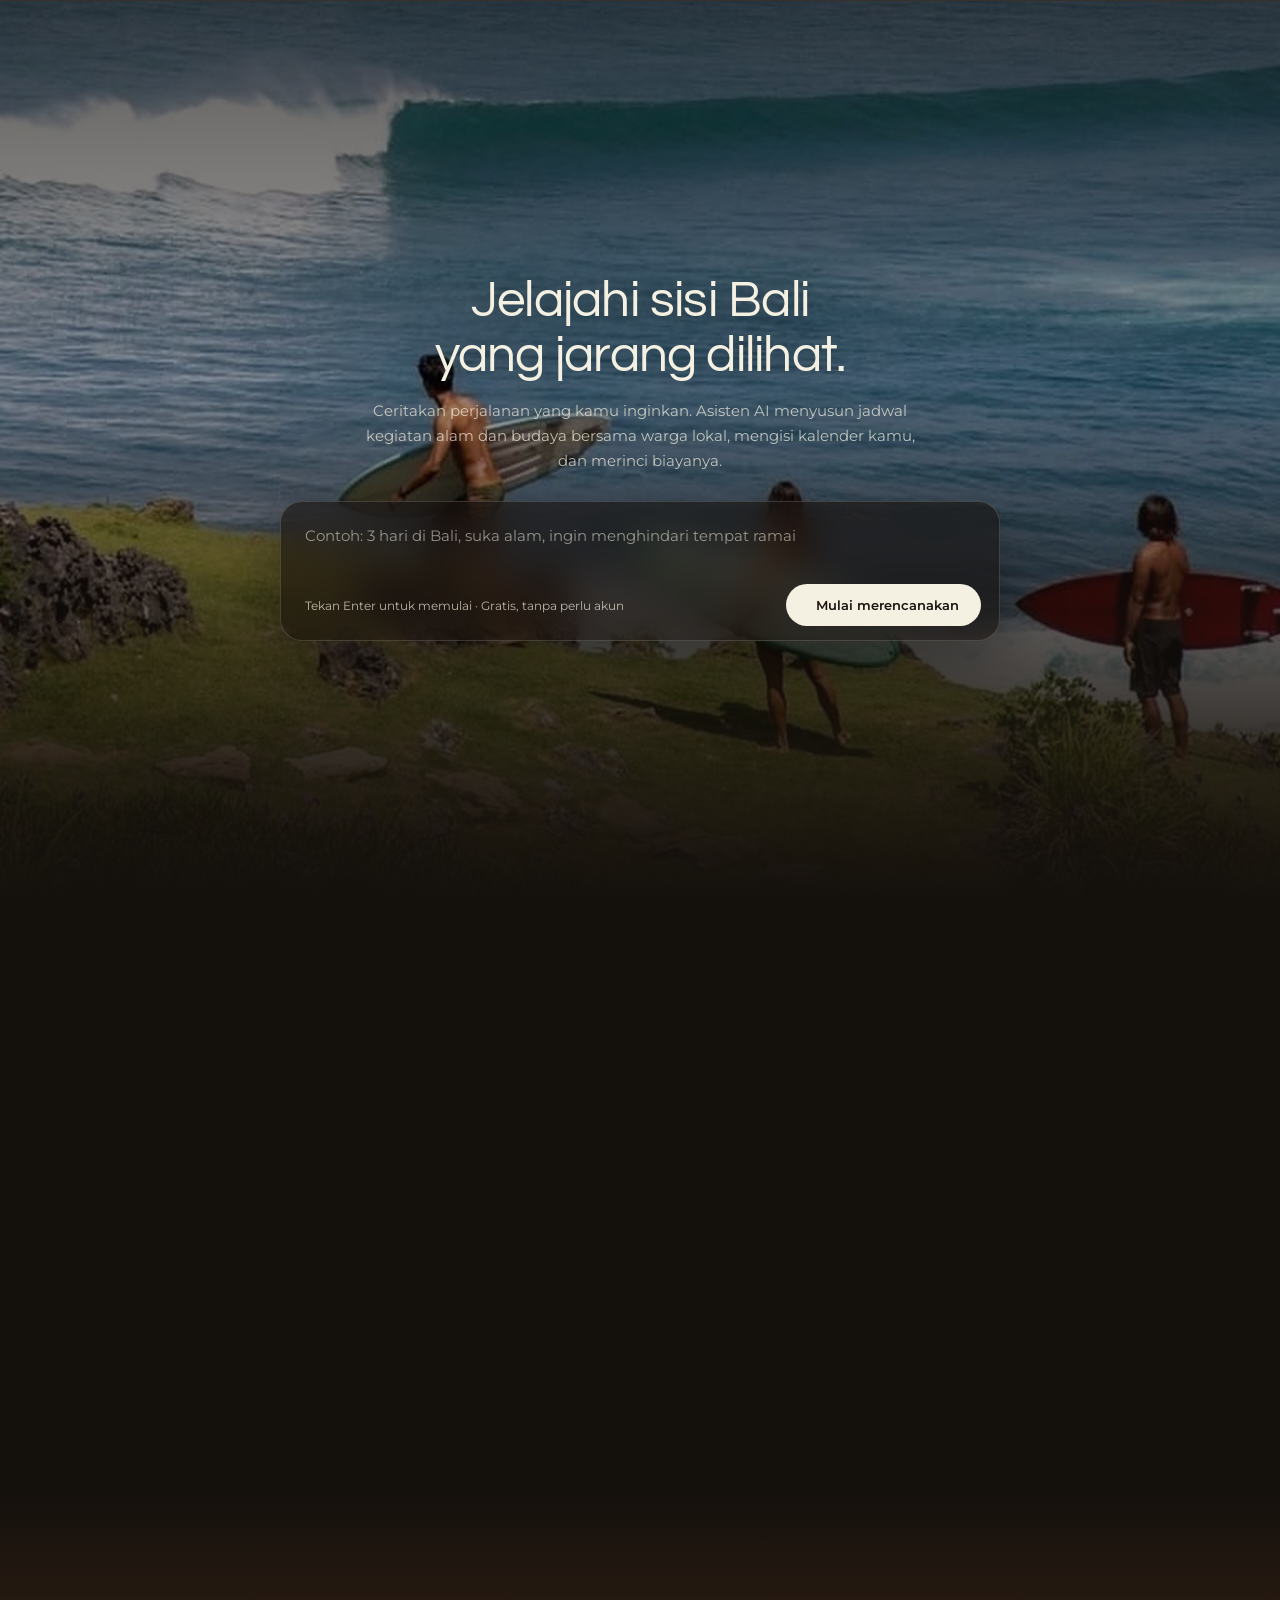
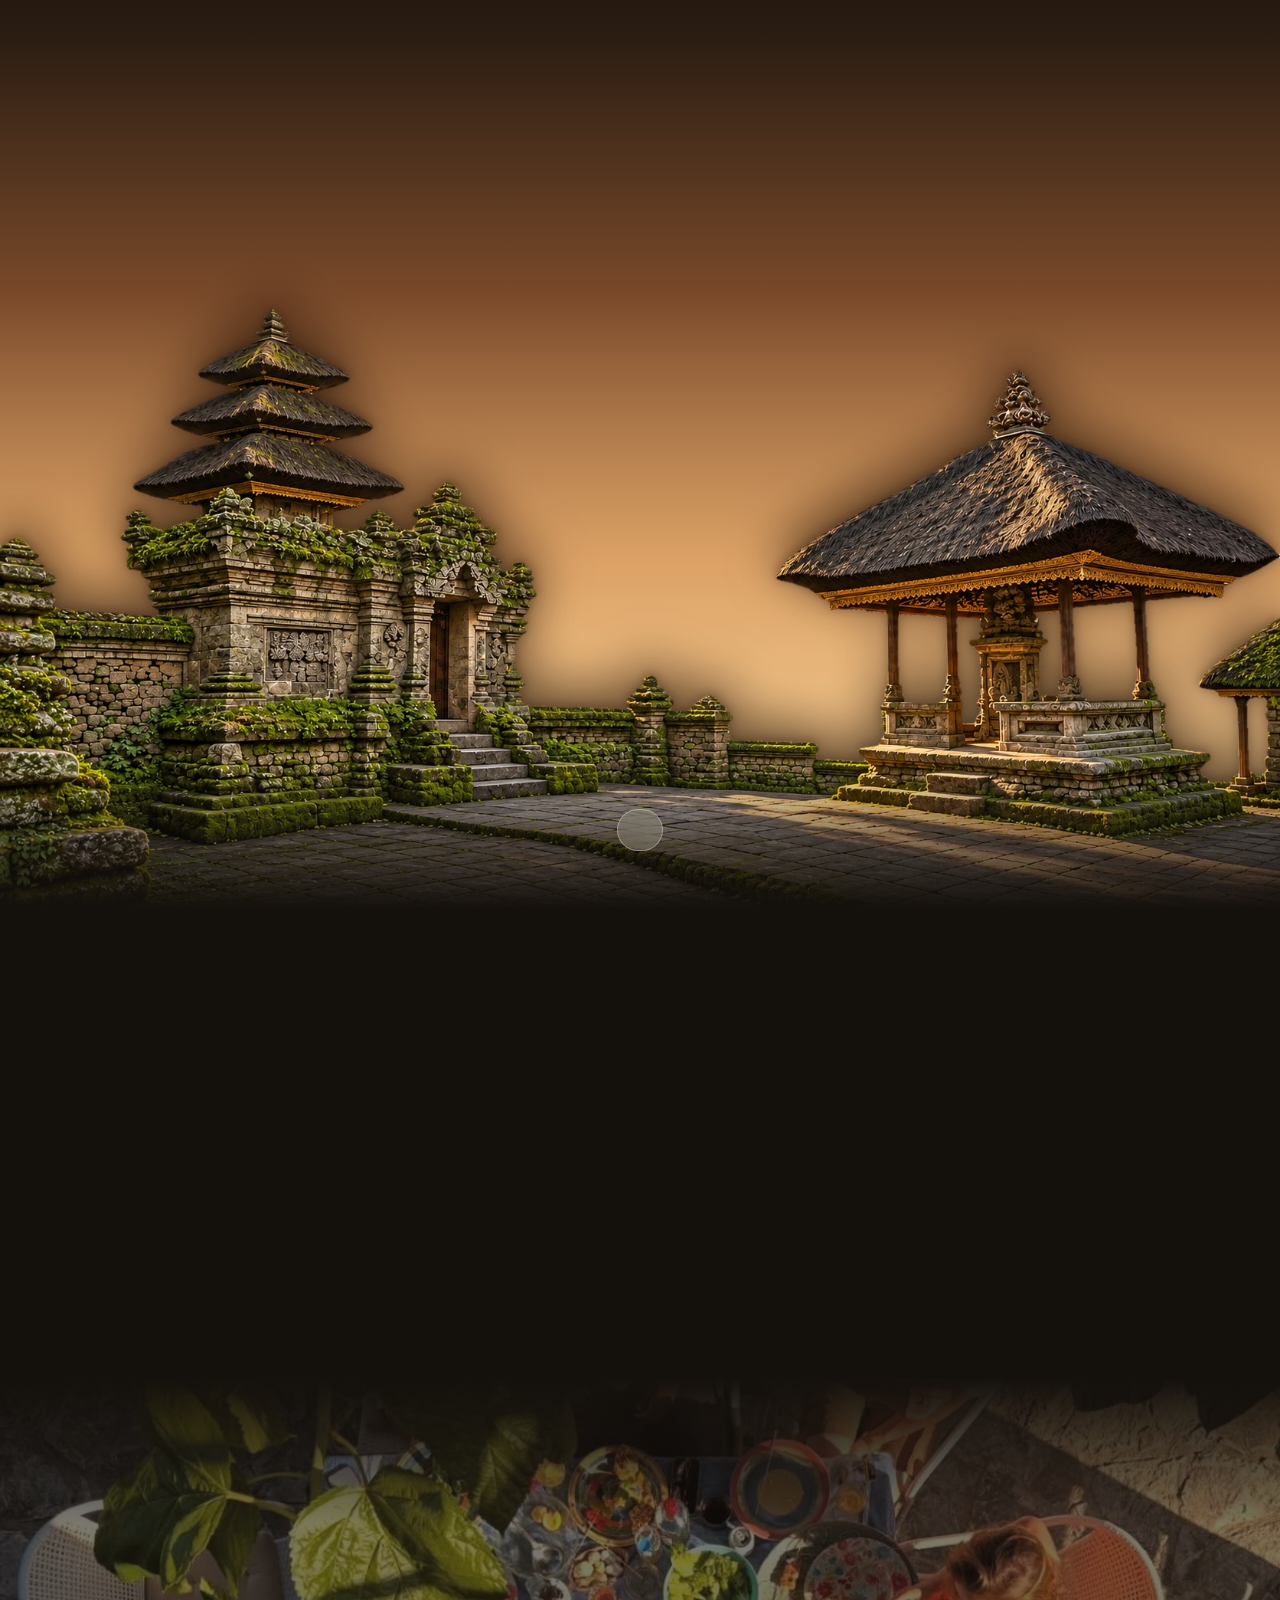
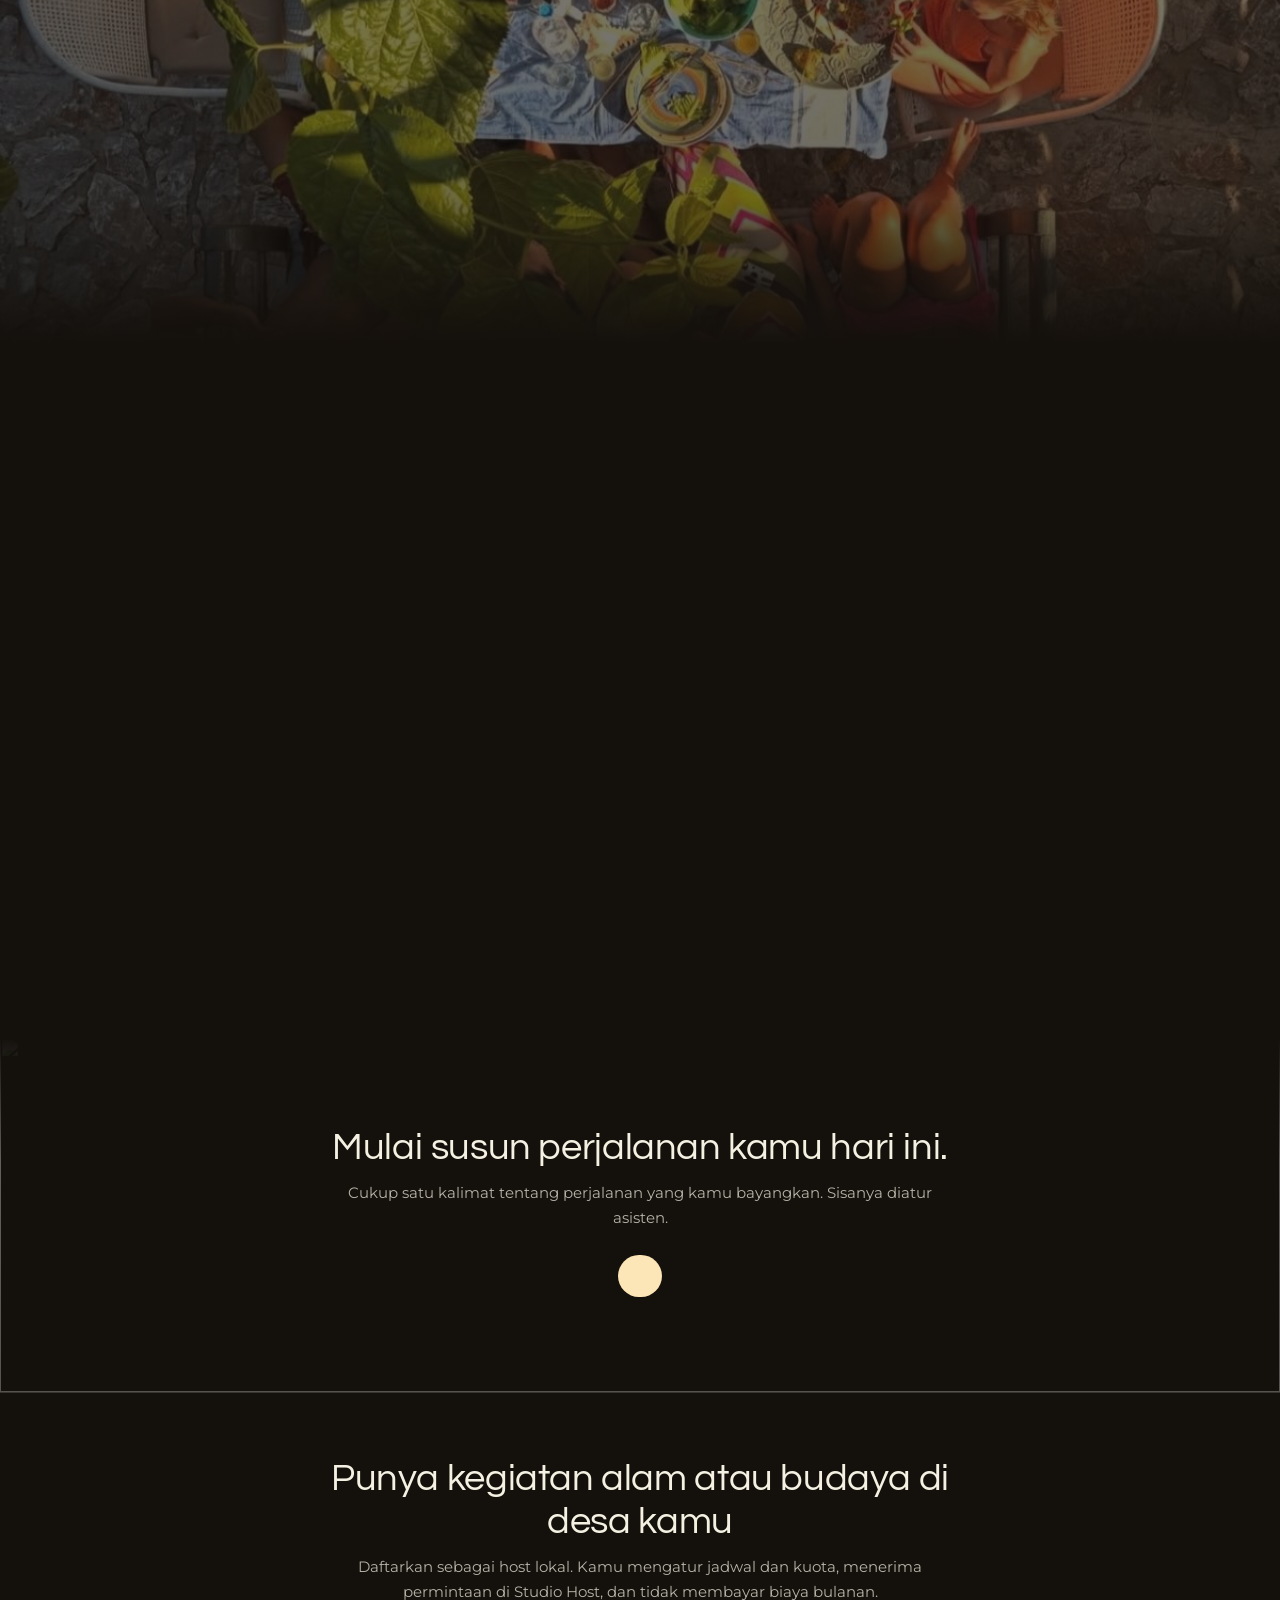
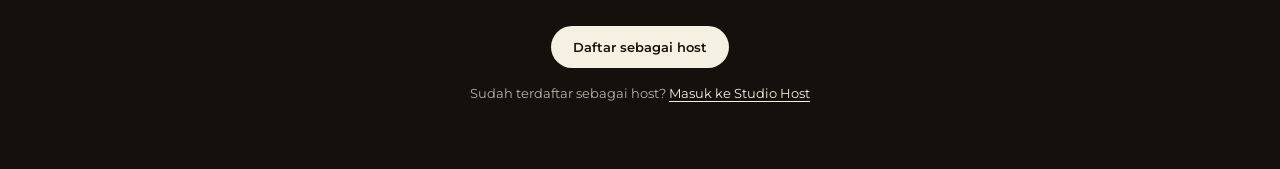
==== commit 5bd98b6e: "ui: redesign beranda" ====
--- a/index.html
+++ b/index.html
@@ -4,264 +4,126 @@
 <meta charset="utf-8">
 <meta name="viewport" content="width=device-width,initial-scale=1">
 <title>Pathora — Jelajahi sisi Bali yang jarang dilihat</title>
-<meta name="description" content="Ceritakan perjalanan yang Anda inginkan. Pathora menyusun jadwal kegiatan alam dan budaya Bali bersama warga lokal, mengisi kalender, dan merinci biaya.">
+<meta name="description" content="Ceritakan perjalanan yang kamu inginkan. Pathora menyusun jadwal kegiatan alam dan budaya Bali bersama warga lokal, mengisi kalender, dan merinci biaya.">
 <link rel="icon" href="assets/img/favicon.png">
 <link rel="preconnect" href="https://fonts.googleapis.com"><link rel="preconnect" href="https://fonts.gstatic.com" crossorigin>
-<link href="https://fonts.googleapis.com/css2?family=Plus+Jakarta+Sans:wght@400;500;600;700;800&display=swap" rel="stylesheet">
+<link href="https://fonts.googleapis.com/css2?family=Questrial&family=Montserrat:wght@400;500;600&display=swap" rel="stylesheet">
 <link rel="stylesheet" href="assets/css/style.css">
 <link rel="stylesheet" href="assets/css/pages.css">
 <link rel="stylesheet" href="assets/css/header.css">
-<style>
-html,body{overflow-x:hidden}
-.sec{padding:116px 0;position:relative}
-.lap{margin-top:-34px;border-radius:34px 34px 0 0;z-index:2}
-.sec-h{max-width:700px;margin:0 auto 60px;text-align:center}
-.sec-h h2{font-size:clamp(28px,3.5vw,42px);letter-spacing:-.025em;line-height:1.14}
-.sec-h p{margin-top:16px;font-size:16.5px;color:var(--ink-2);line-height:1.7}
-
-/* hero: foto penuh, nuansa laut-teal, larut ke bagian berikutnya */
-.lhero{position:relative;min-height:calc(100vh + 240px);min-height:calc(100svh + 240px);display:flex;align-items:center;justify-content:center;text-align:center;color:var(--cream);background:var(--jungle);overflow:hidden;-webkit-mask-image:linear-gradient(180deg,#000 0,#000 calc(100% - 260px),rgba(0,0,0,.85) calc(100% - 215px),rgba(0,0,0,.62) calc(100% - 170px),rgba(0,0,0,.38) calc(100% - 120px),rgba(0,0,0,.17) calc(100% - 70px),rgba(0,0,0,.05) calc(100% - 28px),transparent 100%);mask-image:linear-gradient(180deg,#000 0,#000 calc(100% - 260px),rgba(0,0,0,.85) calc(100% - 215px),rgba(0,0,0,.62) calc(100% - 170px),rgba(0,0,0,.38) calc(100% - 120px),rgba(0,0,0,.17) calc(100% - 70px),rgba(0,0,0,.05) calc(100% - 28px),transparent 100%)}
-.lhero .bg{position:absolute;inset:0}
-.lhero .bg img{position:absolute;inset:0;width:100%;max-width:none;height:100%;object-fit:cover;filter:saturate(.7) contrast(.96) brightness(.92);opacity:0;transition:opacity 1.8s ease-in-out;z-index:0}
-.lhero .bg img.kid{object-position:50% 12%}
-.lhero .bg img.dim{filter:saturate(.65) contrast(.98) brightness(.68)}
-.lhero .bg img.prev{opacity:1;transition:none;z-index:1}
-.lhero .bg img.on{opacity:1;z-index:2}
-
-.lhero::after{content:'';position:absolute;inset:0;background:radial-gradient(ellipse at 50% 45%,rgba(28,40,30,.5),rgba(28,40,30,.18) 72%),linear-gradient(180deg,rgba(24,34,26,.62) 0,rgba(30,42,32,.26) 36%,rgba(30,38,28,.4) 100%)}
-.lhero .in{position:relative;z-index:2;width:min(760px,100% - 40px);padding:calc(var(--nav-h) + 24px) 0 490px}
-.lhero .tag{display:inline-flex;align-items:center;gap:8px;background:rgba(244,241,226,.14);backdrop-filter:blur(8px);border:1px solid rgba(244,241,226,.28);border-radius:99px;padding:6px 14px;font-size:12.5px;font-weight:600}
-.lhero h1{font-size:clamp(36px,5.6vw,68px);line-height:1.04;letter-spacing:-.04em;font-weight:800;margin:18px auto 0;text-wrap:balance;text-shadow:0 4px 40px rgba(46,27,19,.5)}
-.lhero .lead{font-size:clamp(15.5px,1.4vw,18px);line-height:1.7;margin:20px auto 0;max-width:560px;color:rgba(244,241,226,.94)}
-.ask{margin:34px auto 0;max-width:680px;border-radius:22px;padding:2px;text-align:left;background:conic-gradient(from var(--ang),#FCE6B7,#D8EBF9,#A87B36,#FCE6B7);animation:ang 8s linear infinite;box-shadow:0 22px 60px rgba(8,34,40,.45)}
-@property --ang{syntax:'<angle>';initial-value:0deg;inherits:false}
-@keyframes ang{to{--ang:360deg}}
-.ask-in{background:var(--paper);color:var(--ink);border-radius:20px;padding:8px 8px 6px 6px}
-.ask-row{display:flex;gap:10px;align-items:stretch}
-.ask textarea{flex:1;min-width:0;border:0;background:transparent;resize:none;font:500 16px/1.5 var(--font);color:var(--ink);padding:14px 16px;outline:none;height:76px;display:block}
-.ask textarea::placeholder{color:var(--ink-3)}
-.ask .go{flex:none;border:0;border-radius:14px;background:var(--tide);color:#fff;font:700 15px var(--font);padding:0 24px;display:inline-flex;align-items:center;justify-content:center;gap:8px;transition:background .15s}
-.ask .go:hover{background:#0f3a42}
-.ask .hint{display:flex;justify-content:space-between;gap:12px;padding:6px 14px 2px;font-size:11.5px;color:var(--ink-3)}
-.chips{display:flex;gap:8px;flex-wrap:wrap;justify-content:center;margin-top:14px}
-.chips button{border:1px solid rgba(244,241,226,.35);background:rgba(244,241,226,.1);backdrop-filter:blur(6px);color:var(--cream);border-radius:99px;padding:6px 13px;font-size:12.5px;font-weight:500;transition:.15s}
-.chips button:hover{background:rgba(244,241,226,.24)}
-.trust{display:flex;gap:8px 22px;flex-wrap:wrap;justify-content:center;margin-top:22px;font-size:12.5px;color:rgba(244,241,226,.92)}
-.trust span{display:inline-flex;gap:7px;align-items:center}.trust svg{color:var(--gold)}
-
-/* bagian 1: tiga kolom foto tinggi */
-.cols3{display:grid;grid-template-columns:repeat(3,minmax(0,1fr));gap:22px;max-width:1120px;margin:0 auto}
-.col{position:relative;border-radius:24px;overflow:hidden;min-height:clamp(380px,calc(100vh - 360px),500px);display:flex;flex-direction:column;justify-content:flex-end;padding:26px;background:transparent;box-shadow:none}
-.col>img{position:absolute;inset:0;width:100%;max-width:none;height:100%;object-fit:cover;-webkit-mask-image:linear-gradient(180deg,#000 0,#000 38%,transparent 86%);mask-image:linear-gradient(180deg,#000 0,#000 38%,transparent 86%)}
-.col>*:not(img){position:relative;z-index:2}
-.col .num{position:absolute;top:14px;right:20px;z-index:2;font-size:64px;font-weight:800;line-height:1;letter-spacing:-.05em;color:rgba(255,255,255,.92);text-shadow:0 2px 20px rgba(46,27,19,.45)}
-.col h3{font-size:22px;margin-bottom:6px;color:var(--ink)}
-.col p{font-size:15px;line-height:1.65;color:var(--ink-2)}
-
-/* bagian 2: panel kegiatan */
-.sec.sky{background:linear-gradient(180deg,#D8EBF9 0%,#EAF4FA 70%,var(--cream) 100%)}
-.panels{display:grid;grid-template-columns:repeat(4,minmax(0,1fr));gap:16px;align-items:start;padding:0 0 30px}
-.pn{display:block;position:relative;border-radius:20px;overflow:hidden;aspect-ratio:3/4.7;background:var(--tide);color:#fff;box-shadow:0 10px 30px rgba(46,27,19,.18)}
-.pn:nth-child(even){margin-top:34px;margin-bottom:-34px}
-.pn img{position:absolute;inset:0;width:100%;max-width:none;height:100%;object-fit:cover}
-.pn::after{content:'';position:absolute;inset:0;background:linear-gradient(180deg,rgba(18,52,59,0) 45%,rgba(18,52,59,.88) 100%)}
-.pn .t{position:absolute;left:0;right:0;bottom:0;z-index:2;padding:16px}
-.pn h3{font-size:18px;line-height:1.25}.pn small{display:block;margin-top:3px;font-size:12px;opacity:.85}.pn b{display:block;margin-top:8px;font-size:13.5px;color:var(--gold)}
-.more{text-align:center;margin-top:56px}
-
-/* bagian 3: cara kerja */
-.sts{display:grid;grid-template-columns:repeat(4,minmax(0,1fr));gap:26px;max-width:1040px;margin:0 auto}
-.st{border-top:2px solid var(--lagoon);padding-top:18px}
-.st .n{font-size:52px;font-weight:800;line-height:1;letter-spacing:-.05em;color:rgba(90,56,45,.28);margin-bottom:12px}
-.st h3{font-size:19px;margin-bottom:6px}.st p{font-size:15px;color:var(--ink-2);line-height:1.65}
-.demo-link{margin-top:40px;text-align:center}
-
-/* bagian 4: latar */
-.why{position:relative;color:var(--cream);background:var(--tide);overflow:hidden;border-radius:34px;margin-bottom:-34px;z-index:3}
-#paspor{padding-top:calc(var(--sec-pad,96px) + 34px)}
-.why .bg{position:absolute;inset:0}.why .bg img{width:100%;max-width:none;height:100%;object-fit:cover}
-.why::after{content:'';position:absolute;inset:0;background:linear-gradient(180deg,rgba(46,27,19,.9),rgba(46,27,19,.78) 50%,rgba(36,20,14,.94))}
-.why .wrap{position:relative;z-index:2}
-.why .sec-h h2{color:#fff}.why .sec-h p{color:rgba(244,241,226,.88)}
-.stats{display:grid;grid-template-columns:repeat(3,minmax(0,1fr));gap:16px;max-width:1000px;margin:0 auto}
-.stat{background:rgba(255,255,255,.1);backdrop-filter:blur(10px);border:1px solid rgba(255,255,255,.24);border-radius:22px;padding:32px 26px;text-align:center}
-.stat b{display:block;font-size:clamp(36px,4.2vw,54px);letter-spacing:-.04em;line-height:1;color:var(--gold);font-weight:800}
-.stat p{margin-top:14px;font-size:15px;line-height:1.6;color:rgba(244,241,226,.94)}
-.stat small{display:block;margin-top:8px;font-size:11.5px;color:rgba(244,241,226,.66)}
-.fn{max-width:720px;margin:28px auto 0;text-align:center;font-size:12px;color:rgba(244,241,226,.68);line-height:1.6}
-
-/* paspor */
-.seals{display:flex;justify-content:center;gap:clamp(8px,2vw,22px);flex-wrap:wrap;margin-bottom:30px}
-.seal{width:clamp(90px,10vw,120px);aspect-ratio:1;border-radius:50%;padding:5px;background:conic-gradient(from 0deg,var(--lagoon),var(--foam),var(--lagoon))}
-.seal:nth-child(odd){transform:rotate(-6deg)}.seal:nth-child(even){transform:rotate(5deg)}
-.seal>div{width:100%;height:100%;border-radius:50%;overflow:hidden;position:relative;box-shadow:inset 0 0 0 3px var(--paper)}
-.seal .art{position:absolute;inset:0}
-
-/* paket */
-.plans{display:grid;grid-template-columns:repeat(2,minmax(0,1fr));gap:20px;max-width:800px;margin:0 auto}
-.plan{border-radius:24px;padding:36px 34px;display:flex;flex-direction:column;gap:16px;background:var(--paper);border:1px solid var(--line-2)}
-.plan.pro{background:var(--tide);color:var(--cream);border-color:transparent}
-.plan h3{font-size:21px}.plan .pr{font-size:40px;font-weight:800;letter-spacing:-.04em;line-height:1}
-.plan .pr small{font-size:13px;font-weight:500;letter-spacing:0;opacity:.7}
-.plan ul{list-style:none;padding:0;margin:0;display:grid;gap:12px;flex:1;font-size:15px}
-.plan li{display:flex;gap:10px;line-height:1.5}.plan li svg{flex:none;margin-top:3px;color:var(--lagoon)}.plan.pro li svg{color:var(--gold)}
-.plan-note{text-align:center;margin-top:22px;font-size:13px;color:var(--ink-3)}
-
-/* faq */
-.faq{max-width:720px;margin:0 auto}
-details{border-bottom:1px solid var(--line-2);padding:22px 0}
-details:first-child{border-top:1px solid var(--line-2)}
-details summary{cursor:pointer;font-weight:700;font-size:17px;list-style:none;display:flex;justify-content:space-between;gap:16px}
-details summary::-webkit-details-marker{display:none}
-details summary::after{content:'+';font-size:22px;line-height:1;color:var(--lagoon);font-weight:500}
-details[open] summary::after{content:'−'}
-details p{margin-top:10px;color:var(--ink-2);line-height:1.75;font-size:15.5px}
-
-/* cta + host */
-.cta{position:relative;text-align:center;color:var(--cream);background:var(--tide);overflow:hidden;padding:130px 0}
-.cta .bg{position:absolute;inset:0}.cta .bg img{width:100%;max-width:none;height:100%;object-fit:cover}
-.cta::after{content:'';position:absolute;inset:0;background:linear-gradient(180deg,rgba(46,27,19,.82),rgba(36,20,14,.9))}
-.cta .in{position:relative;z-index:2;max-width:620px;margin:0 auto}
-.cta h2{font-size:clamp(30px,4vw,48px);letter-spacing:-.03em;color:#fff;text-wrap:balance}
-.cta p{margin:18px auto 30px;font-size:16.5px;color:rgba(244,241,226,.92);line-height:1.7}
-.hostband{background:var(--sky);text-align:center;padding:96px 0;display:flex;align-items:center}
-.hostband>.wrap{width:min(1180px,100% - 48px)}
-.hostband .hl-login{margin-bottom:0!important}
-.hostband .in{max-width:580px;margin:0 auto}
-.hostband h2{font-size:clamp(26px,3vw,36px);letter-spacing:-.025em}
-.hostband p{margin:14px auto 24px;color:var(--ink-2);line-height:1.7;font-size:16px}
-.hl-login{margin-top:16px!important;font-size:13.5px!important}.hl-login a{color:var(--tide);font-weight:700;text-decoration:underline;text-underline-offset:3px}
-
-
-/* animasi masuk saat digulir */
-.js .rv{opacity:0}
-.js .rv.in{opacity:1;animation:rvIn .9s cubic-bezier(.2,.75,.2,1) backwards;animation-delay:var(--d,0s)}
-@keyframes rvIn{from{opacity:0;transform:translateY(34px) scale(.97);filter:blur(8px)}to{opacity:1;transform:none;filter:blur(0)}}
-.js .rv-line{transform-origin:left}
-.js .st.rv.in{animation-name:rvIn}
-.st::before{content:'';display:block;height:2px;margin-top:-20px;margin-bottom:18px;background:var(--lagoon);width:0;transition:width 1.1s cubic-bezier(.2,.75,.2,1) .25s}
-.st{border-top:0!important;padding-top:20px}
-.st.in::before{width:100%}
-@media(prefers-reduced-motion:reduce){.js .rv{opacity:1}.js .rv.in{animation:none}.st::before{width:100%;transition:none}}
-@media(max-width:1000px){.panels{grid-template-columns:repeat(2,minmax(0,1fr))}.pn:nth-child(even){margin-top:0;margin-bottom:0}.sts{grid-template-columns:repeat(2,minmax(0,1fr))}.stats,.cols3{grid-template-columns:1fr;max-width:480px}.reel{grid-template-columns:repeat(3,minmax(0,1fr))}.reel figure:nth-child(n+4){display:none}.reel figure:nth-child(3){height:270px}.reel figure:nth-child(2){height:230px}.reel figure:nth-child(1){height:190px}}
-@media(max-width:680px){.sec{padding:64px 0}.plans{grid-template-columns:1fr}.sts{grid-template-columns:1fr}.ask-row{flex-direction:column}.ask .go{min-height:44px}.ask textarea{height:84px}.panels{gap:12px}}
-</style>
+<link rel="stylesheet" href="assets/css/chat.css">
+<link rel="stylesheet" href="assets/css/jelajahi.css">
+<link rel="stylesheet" href="assets/css/home.css">
 </head>
-<body class="mesh">
+<body class="jel hm chat-mode">
 <script>document.documentElement.classList.add('js')</script>
 <div id="nav"></div>
 
-<header class="lhero" data-tone="dark">
-  <div class="bg" id="slides"><img class="on" src="assets/img/gallery/anggrek-kolam.jpg" alt=""><img class="kid" src="assets/img/gallery/kamboja-anak.jpg" alt=""><img class="dim" src="assets/img/gallery/hero-yoga-senja.jpg" alt=""></div>
+<header class="hm-hero">
+  <div class="bg" id="slides"><img class="on" src="assets/img/gallery/peselancar-banner.jpg" alt="" style="object-position:50% 60%"><img src="assets/img/gallery/pura-pagi-kabut.jpg" alt="" style="object-position:50% 45%"><img src="assets/img/gallery/penyelam-hiu-paus.jpg" alt="" style="object-position:50% 40%"></div>
   <div class="in">
-    <span class="tag" id="tagI"></span>
-    <h1>Jelajahi sisi Bali yang jarang dilihat.</h1>
-    <p class="lead">Ceritakan perjalanan yang Anda inginkan. Asisten AI menyusun jadwal kegiatan alam dan budaya bersama warga lokal, mengisi kalender Anda, dan merinci biayanya.</p>
+    <h1>Jelajahi sisi Bali<br>yang jarang dilihat.</h1>
+    <p class="lead">Ceritakan perjalanan yang kamu inginkan. Asisten AI menyusun jadwal kegiatan alam dan budaya bersama warga lokal, mengisi kalender kamu, dan merinci biayanya.</p>
     <form class="ask" id="ask" aria-label="Mulai bertanya ke asisten Pathora">
-      <div class="ask-in">
-        <div class="ask-row">
-          <label class="sr" for="q">Ceritakan perjalanan Anda</label>
-          <textarea id="q" placeholder="Contoh: 3 hari di Bali, suka alam, ingin menghindari tempat ramai"></textarea>
-          <button class="go" type="submit"><span id="goI"></span>Mulai merencanakan</button>
-        </div>
-        <div class="hint"><span>Tekan Enter untuk memulai</span><span>Gratis, tanpa perlu akun</span></div>
-      </div>
+      <label class="sr" for="q" style="position:absolute;width:1px;height:1px;overflow:hidden;clip:rect(0 0 0 0)">Ceritakan perjalananmu</label>
+      <textarea id="q" placeholder="Contoh: 3 hari di Bali, suka alam, ingin menghindari tempat ramai"></textarea>
+      <div class="row"><span>Tekan Enter untuk memulai · Gratis, tanpa perlu akun</span><button class="go" type="submit"><span id="goI"></span>Mulai merencanakan</button></div>
     </form>
     <div class="chips" id="chips"></div>
     <div class="trust" id="trust"></div>
   </div>
 </header>
 
-<section class="sec" id="apa" style="padding-top:24px">
-  <div class="wrap">
-    <div class="sec-h" style="margin-bottom:34px"><h2>Planner dan pemesanan kegiatan alam dan budaya Bali</h2><p>Pathora mempertemukan Anda dengan kegiatan yang dipandu warga dan komunitas lokal, lalu mengaturnya ke dalam satu rencana perjalanan.</p></div>
-    <div class="cols3" id="trio"></div>
-  </div>
-</section>
-
-<section class="sec sky lap" id="kegiatan">
-  <div class="wrap">
-    <div class="sec-h"><h2>Kegiatan yang dipandu warga</h2><p>Dari merangkai sesaji sampai melukat di pura air suci. Setiap kegiatan dijalankan oleh orang yang menjaga tempatnya.</p></div>
-    <div class="panels" id="arches"></div>
-    <div class="more"><a class="btn btn-primary btn-lg" href="jelajahi.html" id="allB"></a></div>
-  </div>
-</section>
-
-<section class="sec ln" id="cara">
-  <div class="wrap">
-    <div class="sec-h"><h2>Cara kerja Pathora</h2><p>Dari ide sampai kegiatan terkonfirmasi, semuanya terjadi di satu tempat.</p></div>
-    <div class="sts">
-      <div class="st"><div class="n">1</div><h3>Ceritakan rencana Anda</h3><p>Tulis durasi, suasana, dan anggaran. Asisten AI menyusun jadwal berdasarkan cuaca, keramaian, dan hari raya adat.</p></div>
-      <div class="st"><div class="n">2</div><h3>Tambahkan ke kalender</h3><p>Tekan Tambah pada kegiatan yang Anda suka. Kegiatan langsung masuk kalender dan ringkasan biaya di sisi kanan.</p></div>
-      <div class="st"><div class="n">3</div><h3>Ajukan ke host</h3><p>Permintaan dikirim ke host lokal. Host menyetujui atau menolak sesuai jadwal dan kuotanya.</p></div>
-      <div class="st"><div class="n">4</div><h3>Bayar setelah disetujui</h3><p>Anda baru membayar ketika kegiatan dipastikan tersedia. Jika ditolak, asisten menawarkan pengganti.</p></div>
-    </div>
-    <div class="demo-link"><a class="btn btn-dark btn-lg" href="trip.html?tab=chat" id="tryB"></a></div>
-  </div>
-</section>
-
-<section class="sec why lap" id="prinsip" data-tone="dark">
-  <div class="bg"><img src="assets/img/gallery/upacara-pura.jpg" alt="" loading="lazy"></div>
-  <div class="wrap">
-    <div class="sec-h"><h2>Bali tidak kekurangan tempat indah. Yang kurang adalah cara menemukannya.</h2><p>Sebagian besar kunjungan menumpuk di Bali Selatan, padahal kegiatan alam dan budaya yang bermakna tersebar di seluruh pulau.</p></div>
-    <div class="stats">
-      <div class="stat"><b>6,9 juta</b><p>wisatawan mancanegara datang ke Bali pada 2025, naik 9,72 persen dari tahun sebelumnya.</p><small>Dinas Pariwisata Provinsi Bali, 2026</small></div>
-      <div class="stat"><b>77%</b><p>wisatawan mencari pengalaman autentik yang mewakili budaya lokal.</p><small>Booking.com, 2025, survei 32.000 responden di 34 negara</small></div>
-      <div class="stat"><b>73%</b><p>ingin uang yang mereka belanjakan kembali ke komunitas lokal.</p><small>Booking.com, 2025, survei global</small></div>
-    </div>
-    <p class="fn">Angka Booking.com berasal dari responden global dan tidak mewakili wisatawan Bali secara langsung. Pathora menuliskan manfaat tiap kegiatan sebagai informasi spesifik dari host, bukan sebagai klaim dampak.</p>
-  </div>
-</section>
-
-<section class="sec ln" id="paspor">
-  <div class="wrap">
-    <div class="seals" id="seals" aria-hidden="true"></div>
-    <div class="sec-h" style="margin-bottom:0"><h2>Paspor Alam</h2><p>Setiap kegiatan yang Anda selesaikan bersama host mendapat satu stempel. Kumpulkan stempel dari seluruh pulau sebagai catatan perjalanan Anda.</p><div style="margin-top:24px"><a class="btn btn-line btn-lg" href="paspor.html">Lihat Paspor Alam</a></div></div>
-  </div>
-</section>
-
-<section class="sec ln" id="paket">
-  <div class="wrap">
-    <div class="sec-h"><h2>Mulai gratis, tingkatkan saat perlu</h2><p>Paket dikelola di dalam aplikasi setelah Anda membuat akun.</p></div>
-    <div class="plans">
-      <div class="plan"><div><h3>Gratis</h3><div class="pr" style="margin-top:12px">Rp0 <small>selamanya</small></div></div>
-        <ul id="pf"></ul><a class="btn btn-line btn-lg btn-block" href="masuk.html?mode=daftar">Buat akun gratis</a></div>
-      <div class="plan pro"><div><h3>Pathora Plus</h3><div class="pr" style="margin-top:12px">Rp49.000 <small>per bulan, gratis 7 hari pertama</small></div></div>
-        <ul id="pp"></ul><a class="btn btn-gold btn-lg btn-block" href="masuk.html?mode=daftar&next=akun.html">Coba 7 hari gratis</a></div>
-    </div>
-    <p class="plan-note">Host lokal tidak dikenai biaya bulanan. Pathora hanya mengambil komisi 12 persen dari pesanan yang sudah lunas.</p>
-  </div>
-</section>
-
-<section class="sec ln" id="faq">
-  <div class="wrap">
-    <div class="sec-h"><h2>Pertanyaan umum</h2></div>
-    <div class="faq">
-      <details><summary>Perjalanan sendiri atau bersama teman</summary><p>Keduanya bisa. Trip dimulai sebagai perjalanan pribadi. Kapan pun Anda ingin, undang teman untuk berbagi kalender, melihat hari berhalangan masing-masing, dan membagi biaya.</p></details>
-      <details><summary>Kapan saya membayar</summary><p>Setelah host menyetujui permintaan Anda. Anda tidak ditagih saat mengajukan. Pada prototipe ini pembayaran hanya simulasi.</p></details>
-      <details><summary>Jika host menolak permintaan</summary><p>Asisten menawarkan alternatif otomatis, misalnya kegiatan lain pada hari yang sama, atau kegiatan yang sama pada tanggal lain yang masih tersedia.</p></details>
-      <details><summary>Seberapa akurat jawaban asisten AI</summary><p>Asisten bekerja dari data kegiatan yang dikurasi, dan rekomendasinya bisa langsung ditambahkan ke rencana. Cuaca, keramaian, dan harga pada prototipe ini adalah data contoh.</p></details>
-      <details><summary>Cara menjadi host</summary><p>Daftar sebagai host lokal di bagian bawah halaman ini. Anda menentukan jadwal, kuota, dan hari tutup sendiri melalui Studio Host.</p></details>
-    </div>
-  </div>
-</section>
-
-<section class="cta" data-tone="dark">
-  <div class="bg"><img src="assets/img/gallery/kelas-janur-canang.jpg" alt="" loading="lazy"></div>
-  <div class="in wrap">
-    <h2>Mulai susun perjalanan Anda hari ini.</h2>
-    <p>Cukup satu kalimat tentang perjalanan yang Anda bayangkan. Sisanya diatur asisten.</p>
-    <a class="btn btn-gold btn-lg" href="trip.html?tab=chat" id="ctaB"></a>
-  </div>
-</section>
-
-<section class="hostband" id="host">
-  <div class="wrap"><div class="in">
-    <h2>Punya kegiatan alam atau budaya di desa Anda</h2>
-    <p>Daftarkan sebagai host lokal. Anda mengatur jadwal dan kuota, menerima permintaan di Studio Host, dan tidak membayar biaya bulanan.</p>
-    <div class="acts"><a class="btn btn-primary btn-lg" href="masuk.html?role=host&mode=daftar">Daftar sebagai host</a></div>
-    <p class="hl-login">Sudah terdaftar sebagai host? <a href="masuk.html?role=host">Masuk ke Studio Host</a></p>
-  </div></div>
+<section class="hm-sec" id="apa" style="padding-top:16px">
+  <div class="hm-w">
+    <div class="hm-sh rv"><h2>Planner dan pemesanan kegiatan alam dan budaya Bali</h2><p>Pathora mempertemukan kamu dengan kegiatan yang dipandu warga dan komunitas lokal, lalu mengaturnya ke dalam satu rencana perjalanan.</p></div>
+    <div class="hm-trio" id="trio">
+      <div class="t rv"><img src="assets/img/gallery/upacara-pura.jpg" alt="" loading="lazy"><b>01</b><div class="c"><h3>Temukan</h3><p>Kegiatan alam dan budaya yang dipandu warga, tersebar dari pesisir sampai dataran tinggi.</p></div></div>
+      <div class="t rv"><img src="assets/img/photos/tenun.jpg" alt="" loading="lazy"><b>02</b><div class="c"><h3>Susun</h3><p>Asisten AI mengatur jadwal dengan memperhitungkan cuaca, keramaian, dan hari raya adat.</p></div></div>
+      <div class="t rv"><img src="assets/img/photos/kopi.jpg" alt="" loading="lazy"><b>03</b><div class="c"><h3>Pesan</h3><p>Ajukan ke host lokal, lalu bayar setelah kegiatan dipastikan tersedia.</p></div></div>
+    </div>
+  </div>
+</section>
+
+<section class="hm-scene" id="kegiatan">
+  <div class="hm-w">
+    <div class="head rv"><div><h2>Mau menjelajah apa di Bali</h2></div><p>Dari merangkai sesaji sampai melukat di pura air suci. Setiap kegiatan dijalankan warga yang menjaga tempatnya, tersebar di lima daerah Bali.</p></div>
+    <div class="hm-cards" id="cards"></div>
+  </div>
+  <div class="hm-mist" aria-hidden="true"></div>
+  <div class="hm-fg" aria-hidden="true"></div>
+  <div class="hm-more"><a class="hm-btn glass" href="jelajahi.html" id="allB"></a></div>
+</section>
+
+<section class="hm-sec" id="cara" style="padding-top:28px">
+  <div class="hm-w">
+    <div class="hm-sh rv"><h2>Cara kerja Pathora</h2><p>Dari ide sampai kegiatan terkonfirmasi, semuanya terjadi di satu tempat.</p></div>
+    <div class="hm-steps">
+      <div class="hm-st rv"><i>01</i><div><h3>Ceritakan rencana kamu</h3><p>Tulis durasi, suasana, dan anggaran. Asisten AI menyusun jadwal berdasarkan cuaca, keramaian, dan hari raya adat.</p></div></div>
+      <div class="hm-st rv"><i>02</i><div><h3>Tambahkan ke kalender</h3><p>Tekan Tambah pada kegiatan yang kamu suka. Kegiatan langsung masuk kalender dan ringkasan biaya di sisi kanan.</p></div></div>
+      <div class="hm-st rv"><i>03</i><div><h3>Ajukan ke host</h3><p>Permintaan dikirim ke host lokal. Host menyetujui atau menolak sesuai jadwal dan kuotanya.</p></div></div>
+      <div class="hm-st rv"><i>04</i><div><h3>Bayar setelah disetujui</h3><p>Kamu baru membayar ketika kegiatan dipastikan tersedia. Jika ditolak, asisten menawarkan pengganti.</p></div></div>
+    </div>
+    <div class="hm-try rv"><a class="hm-btn line" href="trip.html?tab=chat" id="tryB"></a></div>
+  </div>
+</section>
+
+<section class="hm-why" id="prinsip">
+  <img src="assets/img/gallery/makan-bersama.jpg" alt="" loading="lazy">
+  <div class="hm-w">
+    <div class="hm-sh rv"><h2>Bali tidak kekurangan tempat indah. Yang kurang adalah cara menemukannya.</h2><p>Sebagian besar kunjungan menumpuk di Bali Selatan, padahal kegiatan alam dan budaya yang bermakna tersebar di seluruh pulau.</p></div>
+    <div class="hm-stats">
+      <div class="stat rv"><b>6,9 juta</b><p>wisatawan mancanegara datang ke Bali pada 2025, naik 9,72 persen dari tahun sebelumnya.</p><small>Dinas Pariwisata Provinsi Bali, 2026</small></div>
+      <div class="stat rv"><b>77%</b><p>wisatawan mencari pengalaman autentik yang mewakili budaya lokal.</p><small>Booking.com, 2025, survei 32.000 responden di 34 negara</small></div>
+      <div class="stat rv"><b>73%</b><p>ingin uang yang mereka belanjakan kembali ke komunitas lokal.</p><small>Booking.com, 2025, survei global</small></div>
+    </div>
+    <p class="fn rv">Angka Booking.com berasal dari responden global dan tidak mewakili wisatawan Bali secara langsung. Pathora menuliskan manfaat tiap kegiatan sebagai informasi spesifik dari host, bukan sebagai klaim dampak.</p>
+  </div>
+</section>
+
+<section class="hm-sec" id="paspor" style="padding-top:64px">
+  <div class="hm-w hm-two">
+    <div>
+      <div class="seals rv" id="seals" aria-hidden="true"></div>
+      
+      <h2 class="rv">Paspor Alam</h2>
+      <p class="lead2 rv">Setiap kegiatan yang kamu selesaikan bersama host mendapat satu stempel. Kumpulkan stempel dari seluruh pulau sebagai catatan perjalananmu.</p>
+      <a class="hm-btn line rv" href="paspor.html">Lihat Paspor Alam</a>
+    </div>
+    <div id="paket">
+      <div class="hm-plans">
+        <div class="plan rv"><div><h3>Gratis</h3><div class="pr">Rp0<small>selamanya</small></div></div><ul id="pf"></ul><a class="hm-btn line" href="masuk.html?mode=daftar">Buat akun gratis</a></div>
+        <div class="plan pro rv"><div><h3>Pathora Plus</h3><div class="pr">Rp49.000<small>per bulan, gratis 7 hari pertama</small></div></div><ul id="pp"></ul><a class="hm-btn" href="masuk.html?mode=daftar&next=akun.html">Coba 7 hari gratis</a></div>
+      </div>
+    </div>
+  </div>
+</section>
+
+<section class="hm-sec" id="faq" style="padding-top:64px">
+  <div class="hm-w hm-faq">
+    <div class="hm-sh rv" style="margin:0"><h2>Pertanyaan umum</h2><p>Paket dikelola di dalam aplikasi setelah kamu membuat akun.</p></div>
+    <div class="list">
+      <details class="rv"><summary>Perjalanan sendiri atau bersama teman</summary><p>Keduanya bisa. Trip dimulai sebagai perjalanan pribadi. Kapan pun kamu ingin, undang teman untuk berbagi kalender, melihat hari berhalangan masing-masing, dan membagi biaya.</p></details>
+      <details class="rv"><summary>Kapan saya membayar</summary><p>Setelah host menyetujui permintaan kamu. Kamu tidak ditagih saat mengajukan. Pada prototipe ini pembayaran hanya simulasi.</p></details>
+      <details class="rv"><summary>Jika host menolak permintaan</summary><p>Asisten menawarkan alternatif otomatis, misalnya kegiatan lain pada hari yang sama, atau kegiatan yang sama pada tanggal lain yang masih tersedia.</p></details>
+      <details class="rv"><summary>Seberapa akurat jawaban asisten AI</summary><p>Asisten bekerja dari data kegiatan yang dikurasi, dan rekomendasinya bisa langsung ditambahkan ke rencana. Cuaca, keramaian, dan harga pada prototipe ini adalah data contoh.</p></details>
+      <details class="rv"><summary>Cara menjadi host</summary><p>Daftar sebagai host lokal di bagian bawah halaman ini. Kamu menentukan jadwal, kuota, dan hari tutup sendiri melalui Studio Host.</p></details>
+    </div>
+  </div>
+</section>
+
+<section class="hm-cta">
+  <img src="assets/img/gallery/hero-yoga-senja.jpg" alt="" loading="lazy">
+  <div class="in rv"><h2>Mulai susun perjalanan kamu hari ini.</h2><p>Cukup satu kalimat tentang perjalanan yang kamu bayangkan. Sisanya diatur asisten.</p><a class="hm-btn gold" href="trip.html?tab=chat" id="ctaB"></a></div>
+</section>
+
+<section class="hm-host" id="host">
+  <div class="in rv">
+    <h2>Punya kegiatan alam atau budaya di desa kamu</h2>
+    <p>Daftarkan sebagai host lokal. Kamu mengatur jadwal dan kuota, menerima permintaan di Studio Host, dan tidak membayar biaya bulanan.</p>
+    <a class="hm-btn" href="masuk.html?role=host&mode=daftar">Daftar sebagai host</a>
+    <p class="small">Sudah terdaftar sebagai host? <a href="masuk.html?role=host">Masuk ke Studio Host</a></p>
+  </div>
 </section>
 
 <div id="footer"></div>
@@ -274,9 +136,11 @@
   const { A, byId, rp } = PD, { ic } = PA, esc = UI.esc;
   UI.mountNav('', true); UI.mountFooter();
   const $ = (id) => document.getElementById(id);
-  $('tagI').innerHTML = ic('pin', 15) + 'Kegiatan alam dan budaya Bali';
+  const reduce = matchMedia('(prefers-reduced-motion:reduce)').matches;
   $('goI').innerHTML = ic('sparkles', 18);
-  $('allB').innerHTML = 'Lihat semua ' + A.length + ' kegiatan'; $('tryB').innerHTML = ic('sparkles', 18) + 'Coba asisten AI'; $('ctaB').innerHTML = ic('sparkles', 18) + 'Mulai merencanakan';
+  $('allB').innerHTML = 'Eksplor kegiatan lainnya';
+  $('tryB').innerHTML = ic('sparkles', 18) + 'Coba asisten AI';
+  $('ctaB').innerHTML = ic('sparkles', 18) + 'Mulai merencanakan';
 
   /* kotak AI: satu-satunya titik masuk, langsung membuka asisten */
   const q = $('q');
@@ -289,7 +153,7 @@
 
   /* placeholder yang berganti sendiri */
   (function(){
-    if (matchMedia('(prefers-reduced-motion:reduce)').matches) return;
+    if (reduce) return;
     const ph = ['3 hari di Bali, suka alam, ingin menghindari tempat ramai', 'Liburan keluarga dengan anak usia 6 tahun, anggaran Rp1,5 juta per orang', 'Akhir pekan sendirian, ingin belajar budaya dan masak'];
     let i = 0, n = 0, del = false;
     (function tick(){
@@ -305,7 +169,7 @@
   /* pergantian foto hero: foto baru memudar masuk di atas foto lama */
   (function(){
     const imgs = Array.from(document.querySelectorAll('#slides img')); let k = 0;
-    if (matchMedia('(prefers-reduced-motion:reduce)').matches) return;
+    if (reduce) return;
     setInterval(function(){
       const prev = imgs[k]; k = (k + 1) % imgs.length;
       imgs.forEach(function(m){ m.classList.remove('prev'); });
@@ -314,42 +178,54 @@
     }, 6500);
   })();
 
-  /* animasi masuk: judul, kartu, langkah, angka */
-  (function(){
-    const sel = ['.sec-h', '.col', '.pn', '.st', '.stat', '.fn', '.seal', '.plan', '.plan-note', 'details', '.demo-link', '.more', '.cta .in', '.hostband .in'];
-    const els = Array.from(document.querySelectorAll(sel.join(',')));
-    els.forEach(function(e){ e.classList.add('rv'); const sib = e.parentElement ? Array.from(e.parentElement.children).filter(function(x){ return x.matches(sel.join(',')); }) : [e]; e.style.setProperty('--d', (Math.max(sib.indexOf(e), 0) * 0.11) + 's'); });
-    const count = function(el){
-      const m = el.textContent.match(/^([\d.,]+)(.*)$/); if (!m) return;
-      const dec = m[1].indexOf(',') > -1, target = parseFloat(m[1].replace(/\./g, '').replace(',', '.')), suf = m[2], t0 = performance.now(), dur = 1400;
-      (function f(t){ const p = Math.min((t - t0) / dur, 1), v = target * (1 - Math.pow(1 - p, 3)); el.textContent = (dec ? v.toFixed(1).replace('.', ',') : Math.round(v)) + suf; if (p < 1) requestAnimationFrame(f); })(t0);
+  /* panel kategori: dihitung dari data kegiatan, tiap panel membuka Jelajahi yang sudah terfilter */
+  const CATS = [
+    ['laut', 'Laut dan pesisir', 'Lepas tukik, tanam mangrove, dan tanam karang.', 'karang.jpg'],
+    ['hutan', 'Hutan dan air terjun', 'Pengamat burung, air terjun tersembunyi, dan kopi di kebun.', 'waterfall.jpg'],
+    ['kuliner', 'Kuliner', 'Masak bumbu Bali dan kopi Kintamani.', 'masak.jpg', '34% 50%'],
+    ['budaya', 'Budaya', 'Canang, melukat, tari topeng, tenun, gerabah, dan banyak lagi.', 'melukat.jpg'],
+    ['sawah', 'Sawah', 'Jalan pagi di subak dan bebek di sawah.', 'subak.jpg']
+  ];
+  const REG = ['Utara', 'Barat', 'Timur', 'Selatan', 'Tengah'];
+  $('cards').innerHTML = CATS.map(function(c){
+    const list = A.filter(function(a){ return a.cats.indexOf(c[0]) > -1; });
+    const from = Math.min.apply(null, list.map(function(a){ return a.price; }));
+    const regs = REG.filter(function(r){ return list.some(function(a){ return a.region === r; }); });
+    return '<a class="hm-k rv" href="jelajahi.html?cat=' + c[0] + '"><img src="assets/img/photos/' + c[3] + '" alt="" loading="lazy"' + (c[4] ? ' style="object-position:' + c[4] + '"' : '') + '>' +
+      '<div class="c"><span class="n">' + list.length + ' kegiatan</span><h3>' + esc(c[1]) + '</h3><p>' + esc(c[2]) + '</p>' +
+      '<span class="pr"><b>Mulai ' + rp(from) + '</b>' + esc(regs.join(', ')) + '</span></div></a>';
+  }).join('');
+
+  /* kedalaman: panel bergerak sedikit lebih lambat dari candi saat digulir */
+  (function(){
+    const sc = $('kegiatan'); if (!sc || reduce) return;
+    let tick = false;
+    const upd = function(){
+      tick = false;
+      const r = sc.getBoundingClientRect(), vh = innerHeight;
+      if (r.bottom < -200 || r.top > vh + 200) return;
+      const p = Math.max(-1, Math.min(1, (r.top + r.height / 2 - vh / 2) / vh));
+      sc.style.setProperty('--p', (-p).toFixed(3));
     };
-    if (!('IntersectionObserver' in window) || matchMedia('(prefers-reduced-motion:reduce)').matches) { els.forEach(function(e){ e.classList.add('in'); }); return; }
-    const io = new IntersectionObserver(function(es){ es.forEach(function(en){ if (!en.isIntersecting) return; en.target.classList.add('in'); io.unobserve(en.target); const b = en.target.querySelector('.stat b'); if (b) count(b); }); }, { threshold: .12, rootMargin: '0px 0px -6% 0px' });
+    addEventListener('scroll', function(){ if (!tick) { tick = true; requestAnimationFrame(upd); } }, { passive: true });
+    addEventListener('resize', upd); upd();
+  })();
+
+  /* animasi masuk: memudar halus */
+  (function(){
+    const els = Array.from(document.querySelectorAll('.rv'));
+    els.forEach(function(e){
+      const sib = e.parentElement ? Array.from(e.parentElement.children).filter(function(x){ return x.classList.contains('rv'); }) : [e];
+      e.style.setProperty('--d', (Math.max(sib.indexOf(e), 0) * 0.09) + 's');
+    });
+    if (!('IntersectionObserver' in window) || reduce) { els.forEach(function(e){ e.classList.add('in'); }); return; }
+    const io = new IntersectionObserver(function(es){ es.forEach(function(en){ if (!en.isIntersecting) return; en.target.classList.add('in'); io.unobserve(en.target); }); }, { threshold: .12, rootMargin: '0px 0px -6% 0px' });
     els.forEach(function(e){ io.observe(e); });
   })();
 
-  /* dari hero, gulir pertama menuju bagian berikutnya */
-  const nextSec = $('apa'); let lock = false;
-  const target = function(){ return nextSec.offsetTop - 84; };
-  const jump = function(y){ lock = true; window.scrollTo({ top: y, behavior: 'smooth' }); setTimeout(function(){ lock = false; }, 900); };
-  window.addEventListener('wheel', function(e){
-    if (lock) { e.preventDefault(); return; }
-    if (matchMedia('(prefers-reduced-motion:reduce)').matches) return;
-    const y = window.scrollY, t = target();
-    if (e.deltaY > 12 && y >= 0 && y < t * 0.5) { e.preventDefault(); jump(t); }
-    else if (e.deltaY < -12 && y > 0 && y <= t + 4 && y >= t * 0.5) { e.preventDefault(); jump(0); }
-  }, { passive: false });
-
-  const TRIO = [['Temukan', 'Kegiatan alam dan budaya yang dipandu warga, tersebar dari pesisir sampai dataran tinggi.', 'assets/img/gallery/upacara-pura.jpg'], ['Susun', 'Asisten AI mengatur jadwal dengan memperhitungkan cuaca, keramaian, dan hari raya adat.', 'assets/img/photos/tenun.jpg'], ['Pesan', 'Ajukan ke host lokal, lalu bayar setelah kegiatan dipastikan tersedia.', 'assets/img/gallery/kelas-janur-canang.jpg']];
-  $('trio').innerHTML = TRIO.map(function(t, i){ return '<div class="col lift"><img src="' + t[2] + '" alt=""><span class="num">' + (i + 1) + '</span><h3>' + t[0] + '</h3><p>' + t[1] + '</p></div>'; }).join('');
-
-  const pick = ['canang', 'melukat', 'tenun', 'topeng'].map(function(i){ return byId[i]; });
-  $('arches').innerHTML = pick.map(function(a){ return '<a class="pn lift" href="kegiatan.html?id=' + a.id + '"><img src="assets/img/photos/' + a.id + '.jpg" alt=""><div class="t"><h3>' + esc(a.short) + '</h3><small>' + esc(a.place) + '</small><b>' + rp(a.price) + ' / orang</b></div></a>'; }).join('');
-
   $('seals').innerHTML = ['tukik', 'subak', 'canang', 'tenun', 'kopi'].map(function(i){ return '<div class="seal"><div>' + PA.scene(byId[i].art) + '</div></div>'; }).join('');
 
-  const chk = function(t){ return '<li>' + ic('check', 18) + '<span>' + t + '</span></li>'; };
+  const chk = function(t){ return '<li>' + ic('check', 16) + '<span>' + t + '</span></li>'; };
   $('pf').innerHTML = ['5 pertanyaan ke asisten AI per hari', 'Kalender dan pengajuan ke host', 'Pembagian biaya dan Paspor Alam'].map(chk).join('');
   $('pp').innerHTML = ['Pertanyaan tanpa batas ke asisten AI', 'Trip dan anggota tanpa batas', 'Prakiraan keramaian untuk tanggal pilihan'].map(chk).join('');
 })();
--- a/assets/css/chat.css
+++ b/assets/css/chat.css
@@ -0,0 +1,250 @@
+/* ==========================================================================
+   Pathora, tampilan Asisten AI (trip.html?tab=chat)
+   Semua aturan di sini hanya aktif saat <body> punya kelas .chat-mode,
+   jadi tab Kalender dan Pembayaran tidak terpengaruh.
+   Berkas ini dimuat setelah pages.css supaya bisa menimpa gaya lama.
+   ========================================================================== */
+body.chat-mode{
+  --g-text:#F4F1E2; --g-mute:rgba(244,241,226,.72); --g-line:rgba(244,241,226,.16);
+  --g-glass:rgba(20,14,10,.38); --g-gold:#FCE6B7; --g-ink:#1A120D;
+  --g-display:var(--font-display,'Questrial','Montserrat',system-ui,sans-serif);
+  color:var(--g-text);
+}
+body.mesh.chat-mode{
+  background:
+    radial-gradient(900px 520px at 92% 0%,rgba(222,150,66,.28),transparent 60%),
+    linear-gradient(180deg,rgba(17,12,9,.58) 0%,rgba(17,12,9,.86) 100%),
+    url("../img/gallery/sawah-terasering-udara.jpg") center 50%/cover fixed no-repeat,
+    #110C09;
+}
+
+body.chat-mode #nav .wrap{width:min(1480px,100% - 72px)}
+@media (max-width:1060px){body.chat-mode #nav .wrap{width:min(1480px,100% - 32px)}}
+
+/* ---------- bar trip: tagline, tanggal, undang ---------- */
+.tb-tag{display:none}
+body.chat-mode .tripbar{background:transparent;border:0}
+body.chat-mode .tripbar .wrap,body.chat-mode #view{width:min(1480px,100% - 72px)}
+body.chat-mode .tripbar .wrap{padding:24px 0 24px;gap:14px 16px}
+body.chat-mode .tb-main{flex-wrap:wrap;gap:12px 14px}
+body.chat-mode .tb-tag{display:block;margin:0 10px 0 0;font:400 22px/1.2 var(--g-display);letter-spacing:-.005em;color:var(--g-text)}
+body.chat-mode #tName,body.chat-mode #tabs{display:none}
+body.chat-mode .tb-dates{flex-wrap:wrap;white-space:normal;max-width:100%;background:var(--g-glass);border:1px solid var(--g-line);border-radius:999px;padding:3px 14px;backdrop-filter:blur(16px);color-scheme:dark}
+body.chat-mode .dt,body.chat-mode .tb-sep{color:var(--g-mute)}
+body.chat-mode .dt input{color:var(--g-text)}
+body.chat-mode .tb-n{background:rgba(244,241,226,.14);color:var(--g-text)}
+body.chat-mode #tMembers{color:var(--g-mute)}
+body.chat-mode #tMembers .badge{background:var(--g-glass);color:var(--g-text);box-shadow:inset 0 0 0 1px var(--g-line)}
+body.chat-mode #invite{min-height:44px;padding:0 18px;border-radius:999px;background:var(--g-glass);color:var(--g-text);box-shadow:inset 0 0 0 1px var(--g-line);font-weight:500;font-size:13.5px}
+body.chat-mode #invite:hover{box-shadow:inset 0 0 0 1px rgba(244,241,226,.5)}
+
+/* ---------- susunan: rel tab | chat | rencana ---------- */
+body.chat-mode .ws2,body.chat-mode .ws2.has-sum{
+  grid-template-columns:auto minmax(340px,480px) minmax(0,1fr);
+  gap:20px;padding:0 0 36px;
+}
+body.chat-mode.fit .ws2{padding:0 0 36px}
+.rail{display:flex;flex-direction:column;gap:6px;padding:6px;border-radius:22px;background:var(--g-glass,rgba(20,14,10,.38));border:1px solid var(--g-line,rgba(244,241,226,.16));align-self:start;backdrop-filter:blur(20px)}
+.rail button{position:relative;width:62px;height:62px;border-radius:17px;border:1px solid transparent;background:transparent;color:var(--g-mute,rgba(244,241,226,.72));display:flex;flex-direction:column;align-items:center;justify-content:center;gap:4px;font:500 11px var(--font)}
+.rail button:hover{color:var(--g-text,#F4F1E2)}
+.rail button.on{background:#0B0807;border-color:var(--g-line,rgba(244,241,226,.16));color:var(--g-text,#F4F1E2)}
+.rail .dot{position:absolute;top:6px;right:8px;min-width:16px;height:16px;border-radius:8px;padding:0 4px;background:var(--g-gold,#FCE6B7);color:var(--g-ink,#1A120D);font:700 10px/16px var(--font);font-style:normal;text-align:center}
+
+/* panel kaca */
+body.chat-mode .ws2 .pane{background:var(--g-glass);border:1px solid var(--g-line);border-radius:28px;backdrop-filter:blur(20px);-webkit-backdrop-filter:blur(20px);color:var(--g-text);min-height:0}
+body.chat-mode .ws2 .pane-h{border:0;padding:22px 26px 4px}
+body.chat-mode .ws2 .pane-h h2{font:400 18px/1.25 var(--g-display);letter-spacing:0}
+body.chat-mode .ws2 .muted,body.chat-mode .ws2 .faint{color:var(--g-mute)}
+body.chat-mode .ws2 #quotaPill{background:none;color:var(--g-mute);padding:0;font-size:12px;font-weight:500;white-space:normal;text-align:right}
+body.chat-mode .ws2 #quotaPill.b-ok{color:var(--g-gold)}
+
+/* ---------- percakapan ---------- */
+body.chat-mode .ws2 .chat-log{padding:14px 26px;gap:24px}
+body.chat-mode .ws2 .msg{max-width:100%}
+body.chat-mode .ws2 .msg.me{align-self:flex-end;max-width:88%}
+body.chat-mode .ws2 .msg.me .bubble{background:rgba(244,241,226,.16);color:var(--g-text);border-radius:20px 20px 6px 20px;padding:12px 16px;font-size:14px}
+body.chat-mode .ws2 .msg.ai{flex-direction:column;gap:6px}
+body.chat-mode .ws2 .msg .who{font:600 11.5px var(--font);letter-spacing:.14em;text-transform:uppercase;color:var(--g-gold)}
+body.chat-mode .ws2 .msg.ai .bubble{background:transparent;padding:0;border-radius:0;font-size:14px;line-height:1.75;color:var(--g-text)}
+body.chat-mode .ws2 .typing{padding:6px 0}
+body.chat-mode .ws2 .typing i{background:var(--g-mute)}
+body.chat-mode .ws2 .seeplan{display:none;align-self:flex-start;min-height:40px;padding:0 16px;border-radius:999px;border:1px solid rgba(244,241,226,.32);background:var(--g-glass);color:var(--g-text);font:500 13px var(--font)}
+
+/* sapaan awal */
+body.chat-mode .ws2 .welcome{margin:0;max-width:none;align-items:flex-start;text-align:left;padding:6px 0;gap:14px}
+body.chat-mode .ws2 .welcome .mk{display:none}
+body.chat-mode .ws2 .welcome h2{font:400 24px/1.2 var(--g-display);color:var(--g-text)}
+body.chat-mode .ws2 .welcome p{font-size:13.5px;line-height:1.75;margin:0}
+body.chat-mode .ws2 .sugg{grid-template-columns:1fr;gap:12px;margin-top:6px}
+body.chat-mode .ws2 .sg{background:rgba(17,12,9,.35);border:1px solid var(--g-line);color:var(--g-text);border-radius:16px;padding:14px 18px;gap:5px}
+body.chat-mode .ws2 .sg b{font:600 13.5px/1.4 var(--font)}
+body.chat-mode .ws2 .sg:hover{border-color:rgba(244,241,226,.5);box-shadow:none;transform:none}
+body.chat-mode .ws2 .sg small{color:var(--g-mute);font-size:12px}
+
+/* saran lanjutan */
+body.chat-mode .ws2 .chips{padding:0 26px 12px;gap:8px}
+body.chat-mode .ws2 .chip{min-height:36px;font-size:12.5px;background:var(--g-glass);color:var(--g-text);box-shadow:inset 0 0 0 1px rgba(244,241,226,.28)}
+body.chat-mode .ws2 .chip:hover{box-shadow:inset 0 0 0 1px rgba(244,241,226,.6)}
+
+/* kotak ketik */
+body.chat-mode .ws2 .composer{border:0;background:transparent;padding:6px 20px 20px;align-items:center;gap:10px}
+body.chat-mode .ws2 .composer textarea{border:1px solid rgba(244,241,226,.28);background:rgba(17,12,9,.45);color:var(--g-text);border-radius:24px;padding:12px 18px;min-height:48px;font-size:14px}
+body.chat-mode .ws2 .composer textarea::placeholder{color:var(--g-mute)}
+body.chat-mode .ws2 .composer textarea:focus{border-color:var(--g-gold);box-shadow:0 0 0 3px rgba(252,230,183,.18)}
+body.chat-mode .ws2 .composer .btn{width:44px;height:44px;border-radius:50%;background:var(--g-text);color:var(--g-ink);flex:none}
+body.chat-mode .ws2 .composer .btn:hover{background:#fff}
+
+/* blok lain di chat (tanggal, alternatif, ganti kegiatan) */
+body.chat-mode .ws2 .opt{background:rgba(17,12,9,.35);border-color:var(--g-line);color:var(--g-text);border-radius:18px}
+body.chat-mode .ws2 .opt small{color:var(--g-mute)}
+body.chat-mode .ws2 .chatp .btn-line{color:var(--g-text);box-shadow:inset 0 0 0 1px rgba(244,241,226,.32)}
+body.chat-mode .ws2 .chatp .btn-primary{background:var(--g-text);color:var(--g-ink)}
+body.chat-mode .ws2 .chatp .btn-primary:hover{background:#fff}
+body.chat-mode .ws2 .chatp .badge{background:rgba(244,241,226,.14);color:var(--g-text)}
+body.chat-mode .ws2 .chatp .b-ok{background:rgba(252,230,183,.16);color:var(--g-gold)}
+
+/* ---------- panel rencana (kanan) ---------- */
+.sp{padding:26px 34px 30px;display:flex;flex-direction:column;gap:24px;overflow:auto;flex:1;min-height:0}
+.pstep{margin:0;padding:0;display:flex;flex-wrap:wrap;align-items:center;gap:8px 10px;list-style:none}
+.pstep li{display:flex;align-items:center;gap:8px;list-style:none}
+.pstep .n{width:24px;height:24px;border-radius:50%;display:grid;place-items:center;font:600 12px var(--font);flex:none;border:1px solid rgba(244,241,226,.32);color:var(--g-mute)}
+.pstep .l{font-size:12.5px;font-weight:500;color:var(--g-mute)}
+.pstep .on .n{background:var(--g-text);color:var(--g-ink);border-color:var(--g-text)}
+.pstep .on .l{color:var(--g-text);font-weight:600}
+.pstep .done .n{background:var(--g-gold);color:var(--g-ink);border-color:var(--g-gold)}
+.pstep .done .l{color:var(--g-text)}
+.pstep .ln{flex:1 1 16px;min-width:16px;max-width:48px;height:1px;background:rgba(244,241,226,.28)}
+.sp-eb{font:600 11px var(--font);letter-spacing:.14em;text-transform:uppercase;color:var(--g-mute);margin-bottom:10px}
+.sp-h{margin:0 0 12px;font:400 clamp(28px,2.6vw,38px)/1.1 var(--g-display);letter-spacing:-.01em;color:var(--g-text)}
+.sp-meta{margin:0;font-size:13.5px;line-height:1.75;color:var(--g-mute);max-width:520px}
+.dayg{display:grid;grid-template-columns:40px minmax(0,1fr);gap:0 18px;padding:20px 0;border-top:1px solid var(--g-line)}
+.dayn{font:400 28px/1 var(--g-display);color:var(--g-gold)}
+.dayb{min-width:0}.dayb.wide{grid-column:1 / -1}
+.dayg:has(.dayb.wide){display:block}
+.dayh{display:flex;justify-content:space-between;align-items:center;gap:10px;flex-wrap:wrap;font-size:12px;color:var(--g-mute);margin-bottom:8px}
+.dayw{display:inline-flex;align-items:center;gap:10px}
+.it{display:flex;flex-wrap:wrap;align-items:center;gap:8px 16px;padding:10px 0}
+.it-m{flex:1 1 240px;min-width:0}
+.it h3{margin:0 0 5px;font:400 17px/1.3 var(--g-display);color:var(--g-text);letter-spacing:0}
+.it small{display:flex;flex-wrap:wrap;align-items:center;gap:4px 8px;font-size:12.5px;line-height:1.55;color:var(--g-mute)}
+.it small svg{flex:none}
+.it .why{margin-top:2px}
+.it .pr{font-size:14px;font-weight:600;text-align:right;min-width:88px;color:var(--g-text)}
+.it .pr em{display:block;font:400 11.5px var(--font);font-style:normal;color:var(--g-mute)}
+.none{margin:0;font-size:13px;color:var(--g-mute)}
+.addb,.added{white-space:nowrap;display:inline-flex;align-items:center;gap:6px;min-height:36px;padding:0 14px;border-radius:999px;font:500 12.5px var(--font);flex:none}
+.addb{border:1px solid rgba(244,241,226,.3);background:transparent;color:var(--g-text)}
+.addb:hover{border-color:rgba(244,241,226,.65)}
+.added{color:var(--g-gold)}
+.st{display:inline-flex;align-items:center;padding:5px 12px;border-radius:999px;font:600 12px var(--font);background:rgba(252,230,183,.16);color:var(--g-gold);white-space:nowrap}
+.st.wait{background:rgba(244,241,226,.14);color:var(--g-text)}
+.st.ok{background:rgba(252,230,183,.26);color:var(--g-gold)}
+.st.bad{background:rgba(255,160,130,.18);color:#FFC2AE}
+.rm{width:38px;height:38px;border:1px solid var(--g-line);border-radius:50%;background:transparent;color:var(--g-mute);display:grid;place-items:center;flex:none}
+.rm:hover{color:var(--g-text);border-color:rgba(244,241,226,.5)}
+.ptot{display:flex;flex-wrap:wrap;justify-content:space-between;align-items:baseline;gap:6px 16px;padding:20px 0 4px;border-top:1px solid rgba(244,241,226,.38)}
+.ptl{font:600 12.5px var(--font);letter-spacing:.1em;text-transform:uppercase;color:var(--g-mute)}
+.tv{display:flex;flex-direction:column;align-items:flex-end;gap:2px}
+.tv b{font:400 26px/1.1 var(--g-display)}
+.tv small{font-size:13px;color:var(--g-mute)}
+.sp-act{display:flex;flex-wrap:wrap;gap:12px}
+.pbtn,.gbtn{display:inline-flex;align-items:center;justify-content:center;gap:8px;min-height:48px;padding:0 24px;border-radius:999px;font:600 14px var(--font)}
+.pbtn{border:0;background:var(--g-text);color:var(--g-ink)}
+.pbtn:hover{background:#fff}
+.gbtn{border:1px solid rgba(244,241,226,.32);background:var(--g-glass);color:var(--g-text);font-weight:500;font-size:13.5px;padding:0 22px}
+.gbtn:hover{border-color:rgba(244,241,226,.65)}
+.help{margin:0;font-size:12.5px;line-height:1.5;color:var(--g-mute)}
+.proto{margin:0;font-size:12px;line-height:1.55;color:var(--g-mute)}
+
+/* ---------- pil tanggal: ikon kalender dekat dengan tanggal ---------- */
+body.chat-mode .tb-dates{gap:10px;padding:4px 16px}
+body.chat-mode .dt{gap:8px;font-size:12px}
+body.chat-mode .dt input{width:118px;min-width:0;flex:none;font:500 13px var(--font);padding:4px 0;color-scheme:dark}
+body.chat-mode .dt{cursor:pointer;gap:7px}
+body.chat-mode .dt .dti{display:block}
+body.chat-mode .dt .dti{flex:none;color:var(--g-mute)}
+body.chat-mode .dt input{position:relative;width:108px;min-width:0;margin-right:-37px;padding:4px 0;cursor:pointer}
+body.chat-mode .dt input::-webkit-calendar-picker-indicator{position:absolute;inset:0;width:100%;height:100%;margin:0;padding:0;opacity:0;cursor:pointer}
+body.chat-mode .tb-n{font-size:12px;padding:3px 11px}
+body.chat-mode #invite{min-height:40px;padding:0 16px;font-size:13px}
+
+/* ---------- layar sempit: satu kolom ---------- */
+@media (max-width:1060px){
+  body.chat-mode .tripbar .wrap,body.chat-mode #view{width:min(1480px,100% - 32px)}
+  body.chat-mode .ws2,body.chat-mode .ws2.has-sum{grid-template-columns:1fr;height:auto}
+  body.chat-mode .ws2 .chatp{height:78vh;min-height:520px}
+  body.chat-mode .ws2 .sumpane{min-height:0}
+  .rail{flex-direction:row;align-self:stretch;justify-content:space-around;border-radius:24px}
+  .rail button{width:auto;flex:1;height:64px;border-radius:18px}
+  .rail .dot{top:6px;right:calc(50% - 26px)}
+  body.chat-mode .ws2 .seeplan{display:inline-flex;align-items:center}
+  .sp{padding:24px 20px 28px}
+  .dayg{grid-template-columns:36px minmax(0,1fr);gap:0 12px}
+  .tb-tag{font-size:22px}
+}
+@media (max-width:560px){
+  body.chat-mode .tb-tag{font-size:21px}
+  .it .pr{text-align:left}
+}
+@media (prefers-reduced-motion:reduce){
+  body.chat-mode .ws2 .msg{animation:none}
+}
+
+/* garis pemisah di atas saran lanjutan supaya tidak menempel ke teks */
+body.chat-mode .ws2 .chips{padding-top:12px;border-top:1px solid var(--g-line)}
+body.chat-mode .tb-sep{font-size:14px;color:var(--g-mute)}
+
+/* laptop: halaman asisten tepat satu layar, tidak bisa di-scroll.
+   Isi yang panjang bergulir di dalam panel masing-masing. */
+@media (min-width:1061px){
+  html:has(body.chat-mode.fit){overflow:hidden;height:100%}
+  body.chat-mode.fit{height:100vh;height:100dvh;overflow:hidden}
+  body.chat-mode.fit .ws2,body.chat-mode.fit .ws2.has-sum{grid-template-rows:minmax(0,1fr);overflow:hidden}
+  body.chat-mode.fit .ws2>*{min-height:0}
+}
+
+body.chat-mode .tb-sep{display:inline-flex;align-items:center;justify-content:center;line-height:0;align-self:center}
+body.chat-mode .dt{align-items:center}
+
+body.chat-mode .tb-dates{gap:12px}
+body.chat-mode .tb-dates input[type=date]::-webkit-datetime-edit{padding:0}
+
+/* ---------- scrollbar tipis dan gelap ---------- */
+body.chat-mode *{scrollbar-width:thin;scrollbar-color:rgba(244,241,226,.26) transparent}
+body.chat-mode *::-webkit-scrollbar{width:10px;height:10px}
+body.chat-mode *::-webkit-scrollbar-track{background:transparent}
+body.chat-mode *::-webkit-scrollbar-thumb{background:rgba(244,241,226,.24);border-radius:10px;border:3px solid transparent;background-clip:padding-box}
+body.chat-mode *::-webkit-scrollbar-thumb:hover{background:rgba(244,241,226,.4);background-clip:padding-box;border:3px solid transparent}
+body.chat-mode .ws2 .chat-log,body.chat-mode .sp,body.chat-mode .ag-scroll{margin-block:10px}
+
+/* ---------- jendela pop-up: kaca gelap, senada dengan halaman ---------- */
+body.chat-mode .overlay{background:rgba(10,7,5,.62);backdrop-filter:blur(8px);-webkit-backdrop-filter:blur(8px)}
+body.chat-mode .modal{background:rgba(24,17,12,.94);backdrop-filter:blur(24px);-webkit-backdrop-filter:blur(24px);border:1px solid var(--g-line);color:var(--g-text);border-radius:28px;box-shadow:0 30px 80px rgba(0,0,0,.55);width:min(480px,100%)}
+body.chat-mode .modal-h{padding:24px 28px 0}
+body.chat-mode .modal-h h3{font:400 22px/1.25 var(--g-display);color:var(--g-text);letter-spacing:0}
+body.chat-mode .modal-b{padding:16px 28px 28px}
+body.chat-mode .modal .muted{color:var(--g-mute);font-size:14px;line-height:1.7}
+body.chat-mode .modal .faint{color:var(--g-mute)}
+body.chat-mode .modal .icon-btn{color:var(--g-mute);border-radius:50%}
+body.chat-mode .modal .icon-btn:hover{color:var(--g-text);background:rgba(244,241,226,.1)}
+body.chat-mode .modal .btn{border-radius:999px;font-weight:600;min-height:48px;font-size:14.5px}
+body.chat-mode .modal .btn-primary,body.chat-mode .modal .btn-dark,body.chat-mode .modal .btn-gold{background:var(--g-text);color:var(--g-ink)}
+body.chat-mode .modal .btn-primary:hover,body.chat-mode .modal .btn-dark:hover{background:#fff}
+body.chat-mode .modal .btn-line{background:transparent;color:var(--g-text);box-shadow:inset 0 0 0 1px rgba(244,241,226,.32);font-weight:500}
+body.chat-mode .modal .btn-line:hover{box-shadow:inset 0 0 0 1px rgba(244,241,226,.6)}
+body.chat-mode .modal .btn-ghost{color:var(--g-mute);font-weight:500}
+body.chat-mode .modal .btn:disabled{opacity:.6}
+body.chat-mode .modal .sim-note{background:rgba(252,230,183,.1);color:var(--g-gold);border-radius:16px;padding:12px 14px}
+body.chat-mode .modal .sum>div{color:var(--g-mute)}
+body.chat-mode .modal .sum b,body.chat-mode .modal .sum .tot{color:var(--g-text)}
+body.chat-mode .modal .sum .tot{border-top:1px solid var(--g-line)}
+body.chat-mode .modal .pay-opt{border:1px solid var(--g-line);background:rgba(17,12,9,.35);color:var(--g-text);border-radius:16px}
+body.chat-mode .modal .pay-opt:has(input:checked){border-color:var(--g-gold);background:rgba(252,230,183,.08)}
+body.chat-mode .modal input[type=radio],body.chat-mode .modal input[type=checkbox]{accent-color:#FCE6B7}
+body.chat-mode .modal .card{background:rgba(17,12,9,.35);border:1px solid var(--g-line);border-radius:18px;color:var(--g-text);box-shadow:none}
+body.chat-mode .modal .checklist li{color:var(--g-mute)}
+body.chat-mode .modal .checklist svg{color:var(--g-gold)}
+body.chat-mode .modal .input,body.chat-mode .modal .select,body.chat-mode .modal .textarea{background:rgba(17,12,9,.45);border:1px solid rgba(244,241,226,.28);color:var(--g-text);border-radius:14px;color-scheme:dark}
+body.chat-mode .modal label,body.chat-mode .modal .field label{color:var(--g-mute)}
+body.chat-mode .modal .chip{background:rgba(17,12,9,.45);color:var(--g-text);box-shadow:inset 0 0 0 1px rgba(244,241,226,.28)}
+body.chat-mode .modal .badge{background:rgba(244,241,226,.14);color:var(--g-text)}
--- a/assets/css/jelajahi.css
+++ b/assets/css/jelajahi.css
@@ -0,0 +1,144 @@
+/* ==========================================================================
+   Pathora, halaman Jelajahi (jelajahi.html)
+   Aktif hanya saat <body class="jel chat-mode">. Memakai variabel --g-* dari chat.css.
+   ========================================================================== */
+html{background:#14100c}
+body.jel{background:#14100c;color:var(--g-text);--bar-h:42px}
+body.jel .jel-bg{position:absolute;left:0;right:0;top:0;height:600px;z-index:0;pointer-events:none;
+  background:url("../img/gallery/pura-pagi-kabut.jpg") center 42%/cover no-repeat}
+body.jel .jel-bg::after{content:"";position:absolute;inset:0;
+  background:linear-gradient(180deg,rgba(14,10,7,.7) 0,rgba(14,10,7,.34) 34%,rgba(14,10,7,.3) 55%,rgba(20,16,12,.86) 86%,#14100c 100%)}
+body.jel #nav.nav.solid{background:rgba(17,12,9,.78);backdrop-filter:blur(22px);-webkit-backdrop-filter:blur(22px);border-bottom:1px solid var(--g-line)}
+body.jel .jel-main{position:relative;z-index:2;width:min(1480px,100% - 72px);margin:0 auto;padding:calc(var(--nav-h) + 30px) 0 64px}
+
+/* ---------- kepala: judul, cari, filter ---------- */
+.jel-head h1{font:400 clamp(30px,3.6vw,42px)/1.12 var(--g-display);letter-spacing:-.01em;color:var(--g-text);margin:0 0 10px}
+.jel-head>p{max-width:560px;margin:0 0 22px;font-size:14.5px;line-height:1.6;color:var(--g-mute)}
+.jel-bar{display:flex;gap:10px;align-items:center;position:relative}
+.jsearch{position:relative;flex:1;min-width:0}
+.jsearch #sIc{z-index:2;position:absolute;left:18px;top:50%;transform:translateY(-50%);color:var(--g-mute);display:flex;pointer-events:none}
+.jsearch .input{width:100%;height:var(--bar-h);padding:0 48px 0 46px;line-height:var(--bar-h);border-radius:999px;font-size:14px;
+  background:rgba(20,14,10,.5);backdrop-filter:blur(16px);-webkit-backdrop-filter:blur(16px);border:1px solid var(--g-line);color:var(--g-text);box-shadow:none}
+.jsearch .input::placeholder{color:rgba(244,241,226,.55)}
+.jsearch .input:focus{border-color:rgba(244,241,226,.45);outline:0}
+.jclr{position:absolute;right:10px;top:50%;margin-top:-13px;width:26px;height:26px;border:0;border-radius:50%;background:rgba(244,241,226,.14);color:var(--g-text);display:grid;place-items:center;padding:0;cursor:pointer}
+.jclr:hover{background:rgba(244,241,226,.26)}
+.jel [hidden]{display:none!important}
+.jel-f{height:var(--bar-h);padding:0 18px;border-radius:999px;background:rgba(20,14,10,.5);backdrop-filter:blur(16px);-webkit-backdrop-filter:blur(16px);color:var(--g-text);
+  display:inline-flex;align-items:center;gap:8px;font:500 13px var(--font);border:1px solid var(--g-line);cursor:pointer;transition:background .2s,border-color .2s}
+.jel-f:hover,.jel-f[aria-expanded="true"]{background:rgba(244,241,226,.14);border-color:rgba(244,241,226,.4)}
+.jel-f b{min-width:20px;height:20px;padding:0 6px;border-radius:99px;background:var(--g-gold);color:var(--g-ink);display:inline-grid;place-items:center;font-size:11px;font-weight:600}
+.jel-tg{display:flex;padding:3px;height:var(--bar-h);border-radius:999px;background:rgba(20,14,10,.5);backdrop-filter:blur(16px);-webkit-backdrop-filter:blur(16px);border:1px solid var(--g-line)}
+.jel-tg button{display:inline-flex;align-items:center;gap:6px;padding:0 15px;border:0;border-radius:999px;background:transparent;color:var(--g-mute);font:500 13px var(--font);cursor:pointer;transition:background .2s,color .2s}
+.jel-tg button[aria-pressed="true"]{background:var(--g-text);color:var(--g-ink)}
+
+/* ---------- panel filter ---------- */
+.jel-panel{margin-top:12px;max-width:700px;border-radius:22px;background:rgba(24,17,12,.86);backdrop-filter:blur(24px);-webkit-backdrop-filter:blur(24px);border:1px solid var(--g-line);padding:18px 22px;box-shadow:0 24px 60px rgba(0,0,0,.45);animation:jelIn .22s ease-out}
+@keyframes jelIn{from{opacity:0;transform:translateY(-6px)}to{opacity:1;transform:none}}
+.fr{display:grid;grid-template-columns:84px 1fr;gap:10px;align-items:start;margin-bottom:12px}
+.fr>b{font:500 12.5px var(--font);color:var(--g-mute);padding-top:7px}
+.fch{display:flex;gap:6px;flex-wrap:wrap}
+.fc{padding:6px 13px;border-radius:999px;border:1px solid rgba(244,241,226,.22);background:transparent;color:var(--g-text);font:500 12.5px var(--font);cursor:pointer;transition:background .18s,color .18s,border-color .18s}
+.fc:hover{background:rgba(244,241,226,.1)}
+.fc[aria-pressed="true"]{background:var(--g-text);color:var(--g-ink);border-color:var(--g-text)}
+.fpf{display:flex;justify-content:space-between;align-items:center;padding-top:12px;margin-top:2px;border-top:1px solid var(--g-line)}
+.fpf button{font:500 13px var(--font);cursor:pointer}
+.fpf .reset{border:0;background:none;color:var(--g-mute);text-decoration:underline;text-underline-offset:3px;padding:8px 0}
+.fpf .reset:hover{color:var(--g-text)}
+.fpf .go{border:0;border-radius:999px;background:var(--g-text);color:var(--g-ink);padding:0 20px;min-height:38px;font-weight:600;font-size:13px}
+.fpf .go:hover{background:#fff}
+
+/* ---------- chip aktif + info ---------- */
+.jel-act{display:flex;gap:6px;align-items:center;flex-wrap:wrap;margin:18px 0 0}
+.jel-act .a{display:inline-flex;align-items:center;gap:6px;padding:5px 8px 5px 12px;border-radius:99px;background:rgba(244,241,226,.08);border:1px solid rgba(244,241,226,.2);color:var(--g-text);font:500 12.5px var(--font);cursor:pointer}
+.jel-act .a:hover{background:rgba(244,241,226,.16)}
+.jel-act .a svg{opacity:.7}
+.jel-act .clr{border:0;background:none;color:var(--g-mute);text-decoration:underline;text-underline-offset:3px;font:500 13px var(--font);cursor:pointer;padding:6px 4px}
+.jel-meta{display:flex;justify-content:space-between;align-items:center;gap:12px;margin:18px 2px 12px;color:var(--g-mute);font-size:12.5px}
+.jel-hint{display:inline-flex;align-items:center;gap:7px;border:0;background:none;color:var(--g-mute);font:500 12.5px var(--font);cursor:pointer;padding:4px 0}
+.jel-hint:hover{color:var(--g-text)}
+
+/* ---------- kartu kegiatan (gelap) ---------- */
+.jel-grid{display:grid;grid-template-columns:repeat(4,minmax(0,1fr));gap:26px}
+body.jel .act-card{background:rgba(244,241,226,.06);border:1px solid rgba(244,241,226,.14);border-radius:20px;box-shadow:none;color:var(--g-text);transition:background .25s,border-color .25s}
+body.jel .act-card:hover,body.jel .act-card:focus-within{transform:none;box-shadow:none;background:rgba(244,241,226,.09);border-color:rgba(244,241,226,.28)}
+body.jel .act-img{margin:12px;border-radius:15px;aspect-ratio:16/11}
+body.jel .act-cat{left:12px;top:12px;font-size:10px;padding:3px 9px;background:rgba(20,14,10,.62);color:var(--g-text)}
+body.jel .act-add{right:24px;top:24px;width:32px;height:32px;background:var(--g-text);color:var(--g-ink);box-shadow:none}
+body.jel .act-add:hover{background:#fff;transform:none}
+body.jel .act-add.on{background:var(--g-gold);color:var(--g-ink)}
+body.jel .act-body{padding:6px 24px 22px;gap:6px}
+body.jel .act-body h3{font:400 16px/1.3 var(--g-display);letter-spacing:0;color:var(--g-text)}
+body.jel .act-body h3 a:hover{color:var(--g-gold)}
+body.jel .act-meta{color:var(--g-mute);font-size:12px;gap:5px}body.jel .crowd{font-size:11.5px}body.jel .act-meta span{color:rgba(244,241,226,.4)}
+body.jel .act-foot{border-top-color:rgba(244,241,226,.12)}
+body.jel .act-price{color:var(--g-text);font-weight:600;font-size:13.5px}body.jel .act-price small{color:rgba(244,241,226,.55);font-size:11px}
+body.jel .crowd.c0{color:#C9E7A8}body.jel .crowd.c1{color:var(--g-gold)}body.jel .crowd.c2{color:#FFC2AE}
+body.jel .crowd .d i{background:rgba(244,241,226,.22)}
+body.jel .crowd.c0 .d i:nth-child(1){background:#A9D27C}
+body.jel .crowd.c1 .d i:nth-child(-n+2){background:var(--g-gold)}
+body.jel .crowd.c2 .d i{background:#F0896A}
+body.jel .ai-cta{margin-top:36px;min-height:170px;flex-direction:row;align-items:flex-end;justify-content:space-between;gap:24px;padding:26px 30px;border:1px solid rgba(244,241,226,.14);border-radius:22px;
+  background:linear-gradient(90deg,rgba(20,14,10,.97) 0,rgba(20,14,10,.95) 32%,rgba(20,14,10,.72) 58%,rgba(20,14,10,.32) 100%),url(../img/gallery/peselancar-banner.jpg) center 72%/cover;background-repeat:no-repeat;background-origin:border-box;background-clip:border-box}
+body.jel .ai-cta:hover{transform:none;box-shadow:none}
+body.jel .ai-cta .cta-t{display:flex;flex-direction:column;gap:6px;max-width:600px}
+body.jel .ai-cta .k{background:none;border:0;border-radius:0;padding:0;color:var(--g-gold);font:500 12px var(--font);letter-spacing:.04em}
+body.jel .ai-cta h3{font:400 21px/1.25 var(--g-display);color:var(--g-text)}
+body.jel .ai-cta p{font-size:13px;line-height:1.6;color:var(--g-mute)}
+body.jel .ai-cta .btn{flex:none;border-radius:999px;min-height:38px;padding:0 20px;font:600 13px var(--font)}
+body.jel .empty{grid-column:1/-1;padding:56px 20px;text-align:center;color:var(--g-mute);border:1px dashed rgba(244,241,226,.22);border-radius:24px}
+body.jel .empty h3{font:400 22px var(--g-display);color:var(--g-text)}
+body.jel .empty .btn{background:var(--g-text);color:var(--g-ink);border-radius:999px;min-height:44px;padding:0 24px;font-weight:600}
+
+/* ---------- saran pencarian ---------- */
+.sgx{position:absolute;left:0;right:0;top:calc(100% + 8px);z-index:30;background:rgba(24,17,12,.96);backdrop-filter:blur(24px);-webkit-backdrop-filter:blur(24px);color:var(--g-text);border-radius:22px;box-shadow:0 24px 60px rgba(0,0,0,.5);padding:8px;text-align:left;border:1px solid var(--g-line)}
+.sgx a{display:flex;align-items:center;gap:12px;padding:9px 10px;border-radius:14px;color:var(--g-text)}
+.sgx a:hover,.sgx a.act{background:rgba(244,241,226,.1)}
+.sgx .th{width:44px;height:44px;border-radius:11px;overflow:hidden;position:relative;flex:none}
+.sgx .th .art{position:absolute;inset:0}
+.sgx b{display:block;font:500 14px var(--font)}.sgx small{color:var(--g-mute);font-size:12.5px}
+.sgx .all{justify-content:center;font-weight:600;font-size:13.5px;color:var(--g-gold)}
+.jel mark{background:rgba(252,230,183,.9);color:var(--g-ink);border-radius:4px;padding:0 2px}
+
+/* ---------- peta ---------- */
+.jel-map{position:relative;height:560px;border-radius:24px;overflow:hidden;background:#1b292b;border:1px solid var(--g-line)}
+.jel-map>svg{position:absolute;inset:0;width:100%;height:100%}
+.jel-map .pin{cursor:pointer;transition:r .2s}
+.jel-map .pin:focus{outline:0}
+.jel-map .ring{fill:none;stroke:#F4F1E2;stroke-width:2;opacity:0;transition:opacity .2s}
+.jel-map .pg.on .ring{opacity:.9}
+.jel-map .pg:hover .ring{opacity:.6}
+.mcard{position:absolute;left:16px;bottom:16px;width:290px;max-width:calc(100% - 36px);display:flex;gap:14px;align-items:center;padding:12px;border-radius:22px;background:rgba(24,17,12,.9);backdrop-filter:blur(20px);-webkit-backdrop-filter:blur(20px);border:1px solid var(--g-line);box-shadow:0 18px 44px rgba(0,0,0,.45)}
+.mcard .th{width:64px;height:64px;border-radius:12px;overflow:hidden;position:relative;flex:none}
+.mcard .th .art{position:absolute;inset:0}
+.mcard b{display:block;font:400 15px/1.3 var(--g-display)}
+.mcard small{display:block;color:var(--g-mute);font-size:12.5px;margin-top:3px}
+.mcard .row{display:flex;align-items:center;gap:10px;margin-top:8px}
+.mcard .row a{font:500 12.5px var(--font);color:var(--g-gold);text-decoration:underline;text-underline-offset:3px}
+.mcard .act-add{position:static;width:32px;height:32px;margin-left:auto;border:0;border-radius:50%;background:var(--g-text);color:var(--g-ink);display:grid;place-items:center;cursor:pointer}
+.mcard .act-add.on{background:var(--g-gold)}
+.mleg{position:absolute;right:18px;bottom:18px;display:flex;gap:6px 12px;flex-wrap:wrap;justify-content:flex-end;max-width:360px;padding:9px 14px;border-radius:18px;background:rgba(24,17,12,.8);border:1px solid var(--g-line);font-size:12px;color:var(--g-mute)}
+.mleg i{display:inline-block;width:9px;height:9px;border-radius:50%;margin-right:6px;vertical-align:-1px}
+.mnote{position:absolute;left:20px;top:16px;padding:6px 14px;border-radius:99px;background:rgba(24,17,12,.8);border:1px solid var(--g-line);font-size:12px;color:var(--g-mute)}
+
+/* ---------- penjelasan label keramaian ---------- */
+body.chat-mode .modal .mo{display:flex;flex-direction:column;gap:14px}
+.mo-l{display:flex;flex-direction:column;gap:10px}
+.mo-l>div{display:flex;gap:14px;align-items:flex-start;padding:14px 16px;border:1px solid var(--g-line);border-radius:16px;background:rgba(17,12,9,.35)}
+.mo-l .crowd{flex:none;min-width:96px;padding-top:1px}
+.mo-l span.t{font-size:13px;line-height:1.6;color:var(--g-mute)}
+
+/* ---------- responsif ---------- */
+@media (max-width:1060px){body.jel .jel-main,body.jel #nav .wrap{width:min(1480px,100% - 64px)}.jel-grid{grid-template-columns:repeat(3,minmax(0,1fr))}}
+@media (max-width:820px){.jel-grid{grid-template-columns:repeat(2,minmax(0,1fr))}}
+@media (max-width:760px){
+  body.jel{--bar-h:48px}
+  body.jel .jel-main,body.jel #nav .wrap{width:calc(100% - 48px)}
+  body.jel .jel-main{padding-top:calc(var(--nav-h) + 26px)}
+  .jel-bar{flex-wrap:wrap}.jsearch{flex:1 1 100%;max-width:none}
+  .jel-f{flex:1;justify-content:center;padding:0 16px}.jel-tg{margin-left:0;flex:1}.jel-tg button{flex:1;justify-content:center;padding:0 10px}
+  .jel-panel{padding:18px 16px;max-width:none}.fr{grid-template-columns:1fr;gap:6px}.fr>b{padding-top:0}
+  .jel-grid{grid-template-columns:1fr}
+  body.jel .ai-cta{flex-direction:column;align-items:flex-start;padding:22px 20px}body.jel .ai-cta .btn{align-self:flex-end}
+  .jel-map{height:340px}.mleg{display:none}.mnote{display:none}
+}
--- a/assets/css/home.css
+++ b/assets/css/home.css
@@ -0,0 +1,201 @@
+/* ==========================================================================
+   Pathora, halaman Beranda (index.html)
+   Aktif hanya saat <body class="jel hm chat-mode">. Memakai variabel --g-* dari chat.css
+   dan dasar gelap dari jelajahi.css, supaya sama dengan Jelajahi, Kegiatan, dan Trip.
+   ========================================================================== */
+html,body{overflow-x:hidden}
+body.hm{--w:min(1480px,100% - 72px);--bg:#14100c;--glass:rgba(244,241,226,.06);--gl:rgba(244,241,226,.14)}
+body.hm .hm-w{width:var(--w);margin:0 auto}
+body.hm h1,body.hm h2,body.hm h3{font-family:var(--g-display);font-weight:400;color:var(--g-text)}
+body.hm h2{font-size:clamp(28px,3vw,40px);line-height:1.12;letter-spacing:-.01em;margin:0}
+body.hm .hm-eyebrow{display:block;font:500 11px var(--font);letter-spacing:.12em;text-transform:uppercase;color:var(--g-gold);margin-bottom:10px}
+body.hm .hm-sh{max-width:680px;margin:0 0 28px}
+body.hm .hm-sh p{margin:12px 0 0;color:var(--g-mute);font-size:15px;line-height:1.65}
+body.hm .hm-sec{position:relative;padding:64px 0 0}
+body.hm .hm-btn{display:inline-flex;align-items:center;justify-content:center;gap:8px;min-height:42px;padding:0 22px;border-radius:99px;border:0;background:var(--g-text);color:var(--g-ink);font:600 13px var(--font);cursor:pointer;transition:background .2s,transform .2s}
+body.hm .hm-btn:hover{background:#fff}
+body.hm .hm-btn.line{background:rgba(20,14,10,.5);color:var(--g-text);border:1px solid var(--g-line);backdrop-filter:blur(12px);-webkit-backdrop-filter:blur(12px)}
+body.hm .hm-btn.line:hover{background:rgba(244,241,226,.14)}
+body.hm .hm-btn.gold{background:var(--g-gold)}
+body.hm .hm-btn.glass{background:rgba(244,241,226,.18);color:var(--g-text);border:1px solid rgba(244,241,226,.38);backdrop-filter:blur(14px);-webkit-backdrop-filter:blur(14px)}
+body.hm .hm-btn.glass:hover{background:rgba(244,241,226,.3)}
+
+/* ---------- animasi masuk ---------- */
+.js body.hm .rv{opacity:0;transform:translateY(18px);transition:opacity .8s cubic-bezier(.2,.7,.2,1),transform .8s cubic-bezier(.2,.7,.2,1);transition-delay:var(--d,0s)}
+.js body.hm .rv.in{opacity:1;transform:none}
+
+/* ---------- hero ---------- */
+body.hm .hm-hero{position:relative;min-height:100vh;min-height:100svh;display:flex;align-items:center;justify-content:center;text-align:center;overflow:hidden}
+body.hm .hm-hero .bg{position:absolute;inset:0}
+body.hm .hm-hero .bg img{position:absolute;inset:0;width:100%;max-width:none;height:100%;object-fit:cover;opacity:0;transition:opacity 1.8s ease-in-out;z-index:0;filter:saturate(.95) brightness(.86)}
+body.hm .hm-hero .bg img.prev{opacity:1;transition:none;z-index:1}
+body.hm .hm-hero .bg img.on{opacity:1;z-index:2}
+body.hm .hm-hero::after{content:"";position:absolute;inset:0;z-index:3;background:linear-gradient(180deg,rgba(14,10,7,.62) 0,rgba(14,10,7,.28) 42%,rgba(20,16,12,.88) 86%,var(--bg) 100%)}
+body.hm .hm-hero .in{position:relative;z-index:4;width:min(720px,100% - 48px);padding:96px 0 56px}
+body.hm .hm-tag{display:inline-flex;align-items:center;gap:8px;padding:6px 14px;border:1px solid var(--g-line);border-radius:99px;background:rgba(20,14,10,.5);backdrop-filter:blur(12px);-webkit-backdrop-filter:blur(12px);font-size:12px;color:var(--g-mute);margin-bottom:20px}
+body.hm .hm-hero h1{font-size:clamp(34px,4vw,54px);line-height:1.08;letter-spacing:-.015em;margin:0;text-shadow:0 2px 28px rgba(0,0,0,.35)}
+body.hm .hm-hero .lead{max-width:560px;margin:16px auto 28px;font-size:15px;line-height:1.65;color:var(--g-mute)}
+body.hm .ask{background:rgba(20,14,10,.55);border:1px solid var(--g-line);border-radius:22px;padding:14px;backdrop-filter:blur(18px);-webkit-backdrop-filter:blur(18px);text-align:left;box-shadow:0 24px 60px rgba(0,0,0,.35)}
+body.hm .ask textarea{display:block;width:100%;height:64px;resize:none;border:0;outline:0;background:transparent;color:var(--g-text);font:400 15px/1.55 var(--font);padding:8px 10px}
+body.hm .ask textarea::placeholder{color:rgba(244,241,226,.55)}
+body.hm .ask .row{display:flex;justify-content:space-between;align-items:center;gap:14px;padding:4px 4px 0 10px;font-size:12px;color:var(--g-mute)}
+body.hm .ask .go{display:inline-flex;align-items:center;gap:8px;min-height:42px;padding:0 22px;border:0;border-radius:99px;background:var(--g-text);color:var(--g-ink);font:600 13px var(--font);cursor:pointer;transition:background .2s}
+body.hm .ask .go:hover{background:#fff}
+body.hm .chips{display:flex;gap:6px;justify-content:center;flex-wrap:wrap;margin-top:14px}
+body.hm .chips button{padding:5px 12px;border:1px solid var(--g-line);border-radius:99px;background:rgba(20,14,10,.5);color:var(--g-mute);font:500 11.5px var(--font);cursor:pointer;backdrop-filter:blur(12px);-webkit-backdrop-filter:blur(12px);transition:background .2s,color .2s}
+body.hm .chips button:hover{background:rgba(244,241,226,.14);color:var(--g-text)}
+body.hm .trust{display:flex;gap:16px;justify-content:center;flex-wrap:wrap;margin-top:14px;font-size:11px;color:var(--g-mute)}
+body.hm .trust span{display:inline-flex;align-items:center;gap:6px}
+body.hm .trust svg{width:14px;height:14px}
+
+/* ---------- planner: 3 kartu foto ---------- */
+body.hm .hm-trio{display:grid;grid-template-columns:repeat(3,minmax(0,1fr));gap:16px}
+body.hm .hm-trio .t{position:relative;height:340px;border-radius:20px;overflow:hidden;border:1px solid var(--gl)}
+body.hm .hm-trio img{position:absolute;inset:0;width:100%;height:100%;object-fit:cover}
+body.hm .hm-trio .t::after{content:"";position:absolute;inset:0;background:linear-gradient(180deg,rgba(20,14,10,.1) 35%,rgba(20,14,10,.92))}
+body.hm .hm-trio .c{position:absolute;left:22px;right:22px;bottom:20px;z-index:2}
+body.hm .hm-trio h3{font-size:22px;margin:0}
+body.hm .hm-trio p{margin:5px 0 0;font-size:13px;color:var(--g-mute);line-height:1.55}
+body.hm .hm-trio b{position:absolute;left:22px;top:18px;z-index:2;font:500 12px var(--font);color:var(--g-gold)}
+
+/* ---------- kegiatan: panel kategori berlapis ---------- */
+body.hm .hm-scene{position:relative;margin-top:56px;padding:56px 0 0;overflow:hidden;--p:0;
+  background:linear-gradient(180deg,var(--bg) 0%,#2a1c12 14%,#7a4a2a 40%,#d79a5e 66%,#f1c58a 86%,#f6d9aa 100%)}
+body.hm .hm-scene .head{position:relative;z-index:2;display:flex;justify-content:space-between;align-items:flex-end;gap:40px}
+body.hm .hm-scene .head p{max-width:440px;margin:0;color:var(--g-mute);font-size:14.5px;line-height:1.65}
+body.hm .hm-cards{position:relative;z-index:2;display:grid;grid-template-columns:repeat(5,minmax(0,1fr));gap:14px;margin-top:44px;align-items:start;padding-bottom:0}
+body.hm .hm-k{position:relative;display:block;height:760px;border-radius:20px 20px 0 0;overflow:hidden;border:1px solid var(--gl);border-bottom:0;box-shadow:0 30px 60px rgba(0,0,0,.45);color:var(--g-text);
+  transform:translateY(calc(var(--p) * var(--sp,24px)));will-change:transform}
+body.hm .hm-k:nth-child(1){margin-top:34px;--sp:20px}
+body.hm .hm-k:nth-child(2){margin-top:0;--sp:34px}
+body.hm .hm-k:nth-child(3){margin-top:56px;--sp:14px}
+body.hm .hm-k:nth-child(4){margin-top:14px;--sp:28px}
+body.hm .hm-k:nth-child(5){margin-top:44px;--sp:18px}
+body.hm .hm-k img{position:absolute;inset:0;width:100%;height:100%;object-fit:cover;filter:saturate(.92) brightness(.92);transition:filter .5s}
+body.hm .hm-k:hover img{filter:saturate(1) brightness(1)}
+body.hm .hm-k::before{content:"";position:absolute;inset:0;z-index:1;background:linear-gradient(180deg,rgba(20,14,10,.92) 0%,rgba(20,14,10,.62) 24%,rgba(20,14,10,0) 55%)}
+body.hm .hm-k::after{content:"";position:absolute;inset:0;z-index:1;background:linear-gradient(180deg,transparent 40%,rgba(30,16,8,.55) 78%,rgba(30,16,8,.85) 100%)}
+body.hm .hm-k .c{position:absolute;z-index:2;left:22px;right:22px;top:22px}
+body.hm .hm-k .n{display:block;font:500 11px var(--font);letter-spacing:.1em;text-transform:uppercase;color:var(--g-gold);margin-bottom:8px}
+body.hm .hm-k h3{font-size:22px;line-height:1.15;margin:0}
+body.hm .hm-k p{margin:10px 0 0;font-size:13px;line-height:1.55;color:var(--g-mute)}
+body.hm .hm-k .pr{display:block;margin-top:14px;font-size:12.5px;color:var(--g-mute)}
+body.hm .hm-k .pr b{display:block;font:600 15px var(--font);color:var(--g-gold)}
+body.hm .hm-mist{position:absolute;left:0;right:0;bottom:0;height:60%;z-index:3;pointer-events:none;
+  background:radial-gradient(ellipse 70% 40% at 50% 100%,rgba(255,214,160,.55),rgba(255,214,160,0) 70%),linear-gradient(180deg,rgba(241,197,138,0) 0%,rgba(241,197,138,.28) 70%,rgba(241,197,138,.5) 100%)}
+body.hm .hm-fg{position:absolute;left:0;right:0;bottom:0;aspect-ratio:1672/801;z-index:4;pointer-events:none;
+  background:url("../img/layer/candi-depan.webp") center bottom/100% 100% no-repeat;
+  filter:drop-shadow(0 -14px 26px rgba(30,14,6,.55)) drop-shadow(0 -2px 6px rgba(30,14,6,.5)) saturate(1.05)}
+body.hm .hm-scene::after{content:"";position:absolute;left:0;right:0;bottom:0;height:140px;z-index:5;pointer-events:none;background:linear-gradient(180deg,transparent,var(--bg))}
+body.hm .hm-more{position:absolute;left:0;right:0;bottom:50px;z-index:6;text-align:center}
+/* tinggi adegan mengikuti candi: panel (juga tinggi) di belakang, candi menutup bawahnya */
+body.hm .hm-scene{height:1020px}
+
+/* ---------- cara kerja ---------- */
+body.hm .hm-steps{display:grid;grid-template-columns:repeat(4,minmax(0,1fr));gap:14px}
+body.hm .hm-st{padding:24px;border-radius:20px;background:var(--glass);border:1px solid var(--gl);display:flex;flex-direction:column;gap:14px;transition:background .25s,border-color .25s}
+body.hm .hm-st:hover{background:rgba(244,241,226,.09);border-color:rgba(244,241,226,.28)}
+body.hm .hm-st i{font:500 12px var(--font);color:var(--g-gold);font-style:normal}
+body.hm .hm-st h3{font-size:19px;margin:0 0 8px}
+body.hm .hm-st p{margin:0;font-size:13px;line-height:1.6;color:var(--g-mute)}
+body.hm .hm-try{margin-top:28px}
+
+/* ---------- statistik ---------- */
+body.hm .hm-why{position:relative;margin-top:64px;padding:72px 0;overflow:hidden}
+body.hm .hm-why>img{position:absolute;inset:0;width:100%;height:100%;object-fit:cover}
+body.hm .hm-why::before{content:"";position:absolute;inset:0;z-index:1;background:linear-gradient(180deg,var(--bg),rgba(20,16,12,.56) 26%,rgba(20,16,12,.62) 74%,var(--bg))}
+body.hm .hm-why .hm-w{position:relative;z-index:2}
+body.hm .hm-why .hm-sh{max-width:780px}
+body.hm .hm-stats{display:grid;grid-template-columns:repeat(3,minmax(0,1fr));gap:14px}
+body.hm .stat{padding:28px;border-radius:20px;background:rgba(20,14,10,.55);border:1px solid var(--gl);backdrop-filter:blur(14px);-webkit-backdrop-filter:blur(14px)}
+body.hm .stat b{display:block;font:400 48px/1.1 var(--g-display);color:var(--g-gold)}
+body.hm .stat p{margin:8px 0 0;font-size:13.5px;line-height:1.6;color:var(--g-text)}
+body.hm .stat small{display:block;margin-top:12px;font-size:11px;color:var(--g-mute)}
+body.hm .fn{margin:20px 0 0;max-width:780px;font-size:11.5px;line-height:1.6;color:var(--g-mute)}
+
+/* ---------- paspor + paket ---------- */
+body.hm .hm-two{display:grid;grid-template-columns:minmax(0,1fr) minmax(0,1.15fr);gap:64px;align-items:center}
+body.hm .seals{display:flex;gap:14px;margin-bottom:26px;flex-wrap:wrap}
+body.hm .seal{width:64px;height:64px;border-radius:50%;overflow:hidden;border:2px solid rgba(252,230,183,.5);box-shadow:0 8px 22px rgba(0,0,0,.4)}
+body.hm .seal>div{width:100%;height:100%}
+body.hm .seal svg{display:block;width:100%;height:100%}
+body.hm .hm-two .lead2{margin:12px 0 22px;max-width:480px;color:var(--g-mute);font-size:15px;line-height:1.65}
+body.hm .hm-plans{display:grid;grid-template-columns:repeat(2,minmax(0,1fr));gap:14px}
+body.hm .plan{padding:26px;border-radius:20px;background:var(--glass);border:1px solid var(--gl);display:flex;flex-direction:column;justify-content:space-between;gap:20px}
+body.hm .plan.pro{background:var(--g-text);color:var(--g-ink);border-color:transparent}
+body.hm .plan h3{font-size:18px;margin:0}
+body.hm .plan.pro h3{color:var(--g-ink)}
+body.hm .plan .pr{font:400 34px/1.15 var(--g-display);margin-top:10px}
+body.hm .plan .pr small{display:block;font:400 11.5px var(--font);opacity:.7;margin-top:2px}
+body.hm .plan ul{list-style:none;margin:0;padding:0;display:grid;gap:10px;font-size:13px}
+body.hm .plan li{display:flex;gap:9px;align-items:flex-start}
+body.hm .plan li svg{flex:none;margin-top:2px;width:16px;height:16px}
+body.hm .plan .hm-btn{width:100%}
+body.hm .plan.pro .hm-btn{background:var(--g-ink);color:var(--g-text)}
+body.hm .plan-note{margin:14px 0 0;font-size:12px;color:var(--g-mute)}
+
+/* ---------- FAQ ---------- */
+body.hm .hm-faq{display:grid;grid-template-columns:minmax(0,1fr) minmax(0,1.15fr);gap:64px;align-items:start}
+body.hm .hm-faq .list{max-width:760px}
+body.hm .hm-faq details{border-bottom:1px solid var(--g-line);padding:18px 0}
+body.hm .hm-faq details:first-child{border-top:1px solid var(--g-line)}
+body.hm .hm-faq summary{cursor:pointer;list-style:none;display:flex;justify-content:space-between;gap:16px;font:600 15px var(--font);color:var(--g-text)}
+body.hm .hm-faq summary::-webkit-details-marker{display:none}
+body.hm .hm-faq summary::after{content:"+";color:var(--g-gold);font-weight:500;transition:transform .25s}
+body.hm .hm-faq details[open] summary::after{transform:rotate(45deg)}
+body.hm .hm-faq details p{margin:12px 0 0;font-size:14px;line-height:1.7;color:var(--g-mute)}
+
+/* ---------- ajakan, host ---------- */
+body.hm .hm-cta{position:relative;margin-top:64px;padding:88px 0;text-align:center;overflow:hidden}
+body.hm .hm-cta>img{position:absolute;inset:0;width:100%;height:100%;object-fit:cover}
+body.hm .hm-cta::before{content:"";position:absolute;inset:0;z-index:1;background:linear-gradient(180deg,var(--bg),rgba(20,16,12,.55) 35%,rgba(20,16,12,.62))}
+body.hm .hm-cta .in{position:relative;z-index:2;width:min(640px,100% - 48px);margin:0 auto}
+body.hm .hm-cta p{margin:12px 0 24px;color:var(--g-mute);font-size:15px;line-height:1.65}
+body.hm .hm-host{padding:64px 0;text-align:center;border-top:1px solid var(--g-line)}
+body.hm .hm-host .in{width:min(640px,100% - 48px);margin:0 auto}
+body.hm .hm-host p{margin:12px 0 22px;color:var(--g-mute);font-size:15px;line-height:1.65}
+body.hm .hm-host .small{margin:16px 0 0;font-size:12.5px}
+body.hm .hm-host .small a{color:var(--g-text);text-decoration:underline;text-underline-offset:3px}
+
+/* ---------- gerak dikurangi ---------- */
+@media (prefers-reduced-motion:reduce){
+  .js body.hm .rv{opacity:1;transform:none;transition:none}
+  body.hm .hm-k{transform:none!important}
+  body.hm .hm-hero .bg img{transition:none}
+}
+
+/* ---------- layar sedang ---------- */
+@media (max-width:1180px){
+  body.hm .hm-cards{grid-template-columns:repeat(5,minmax(0,1fr));gap:10px}
+  body.hm .hm-k h3{font-size:19px}
+  body.hm .hm-two,body.hm .hm-faq{gap:40px}
+}
+
+/* ---------- layar kecil ---------- */
+@media (max-width:900px){
+  body.hm{--w:calc(100% - 48px)}
+  body.hm .hm-sec{padding-top:52px}
+  body.hm .hm-trio{grid-template-columns:1fr}
+  body.hm .hm-trio .t{height:260px}
+  body.hm .hm-scene{height:auto;margin-top:44px;padding:48px 0 0}
+  body.hm .hm-scene .head{flex-direction:column;align-items:flex-start;gap:12px}
+  body.hm .hm-cards{display:flex;overflow-x:auto;scroll-snap-type:x mandatory;gap:12px;margin:32px 0 0;padding:0 24px 0;width:100%;scrollbar-width:none;-webkit-overflow-scrolling:touch}
+  body.hm .hm-cards::-webkit-scrollbar{display:none}
+  body.hm .hm-k{flex:0 0 min(260px,74vw);height:460px;scroll-snap-align:start;margin-top:0!important;transform:none!important}
+  body.hm .hm-k:nth-child(odd){margin-top:0}
+  body.hm .hm-fg{position:relative;aspect-ratio:auto;height:210px;margin-top:-110px;background-size:auto 100%;background-position:left bottom}
+  body.hm .hm-mist{height:240px}
+  body.hm .hm-more{position:relative;bottom:auto;padding:0 0 44px;margin-top:-30px}
+  body.hm .hm-scene::after{height:90px}
+  body.hm .hm-steps{grid-template-columns:repeat(2,minmax(0,1fr))}
+  body.hm .hm-stats{grid-template-columns:1fr}
+  body.hm .hm-two,body.hm .hm-faq{grid-template-columns:1fr;gap:36px}
+  body.hm .hm-plans{grid-template-columns:1fr}
+}
+@media (max-width:560px){
+  body.hm .hm-steps{grid-template-columns:1fr}
+  body.hm .ask .row span:first-child{display:none}
+  body.hm .ask .row{justify-content:flex-end}
+  body.hm .hm-hero .in{padding:88px 0 56px}
+  body.hm .trust{gap:10px 16px}
+}
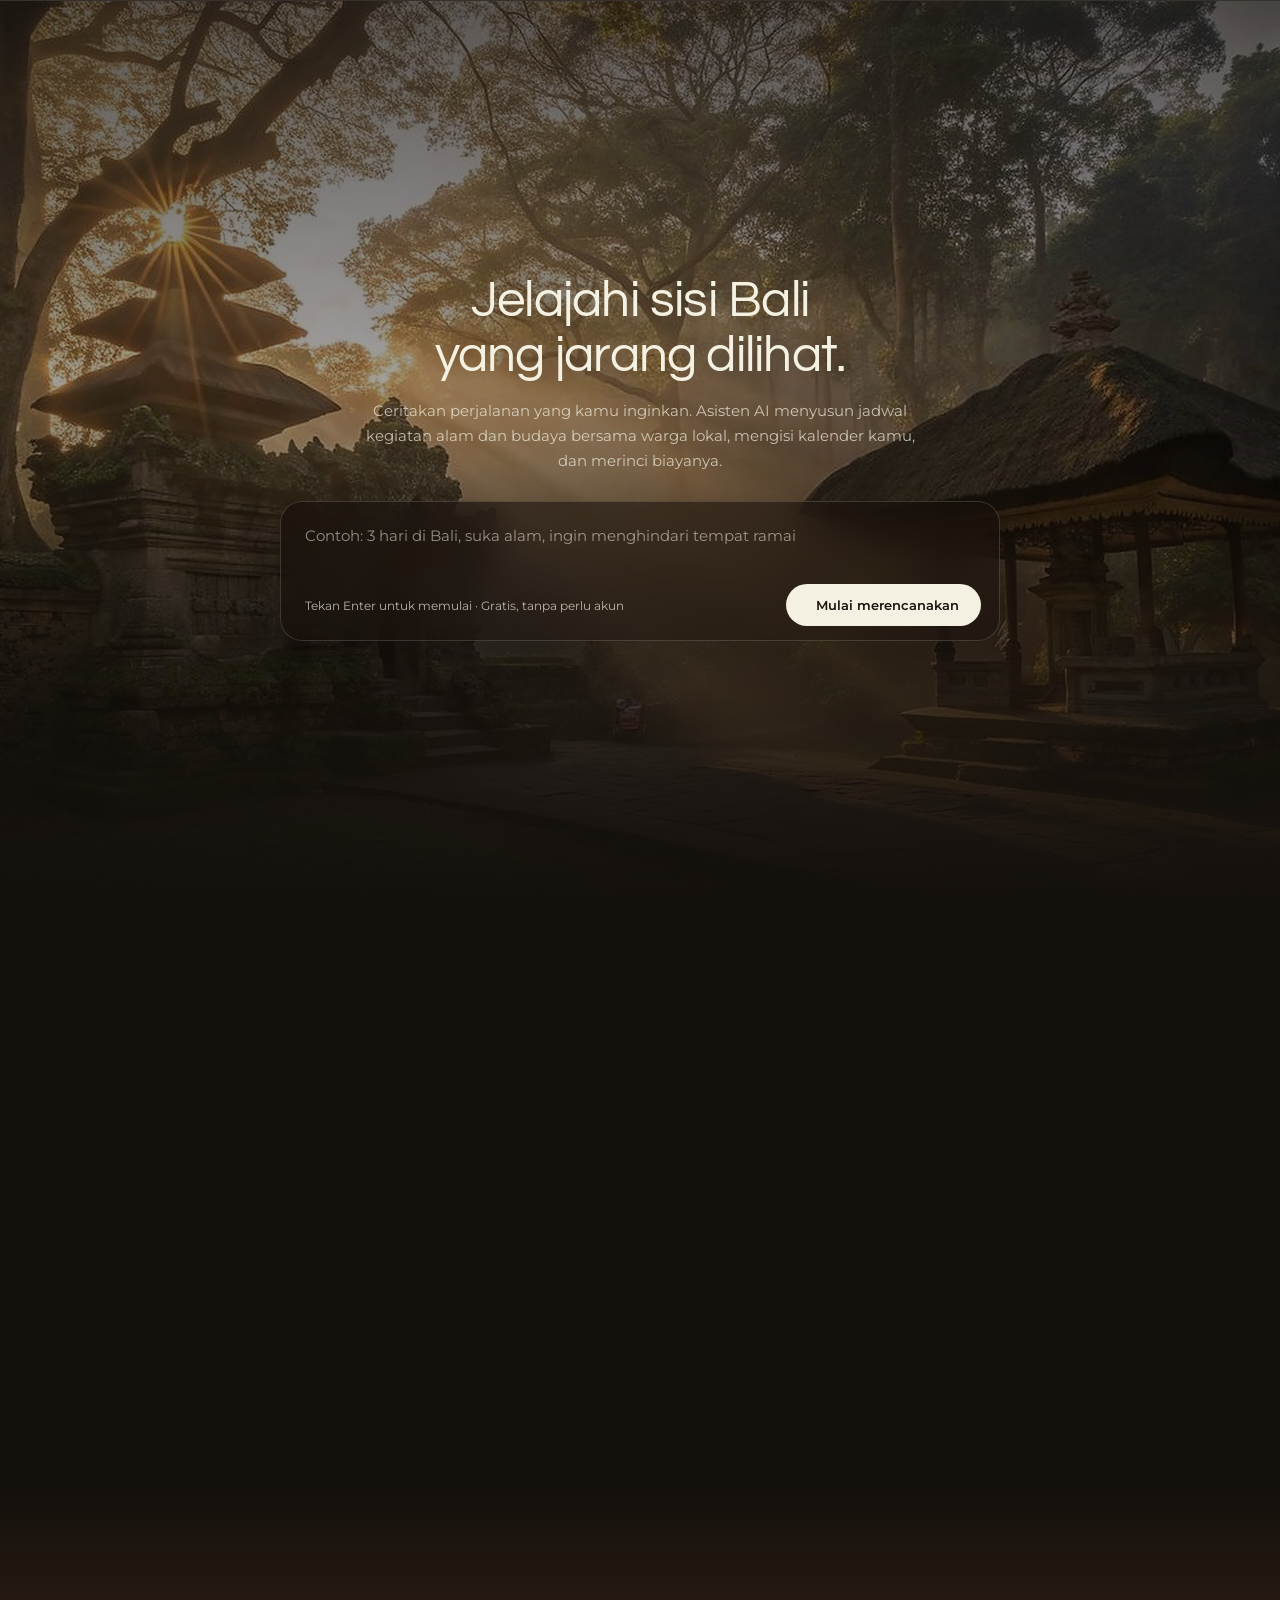
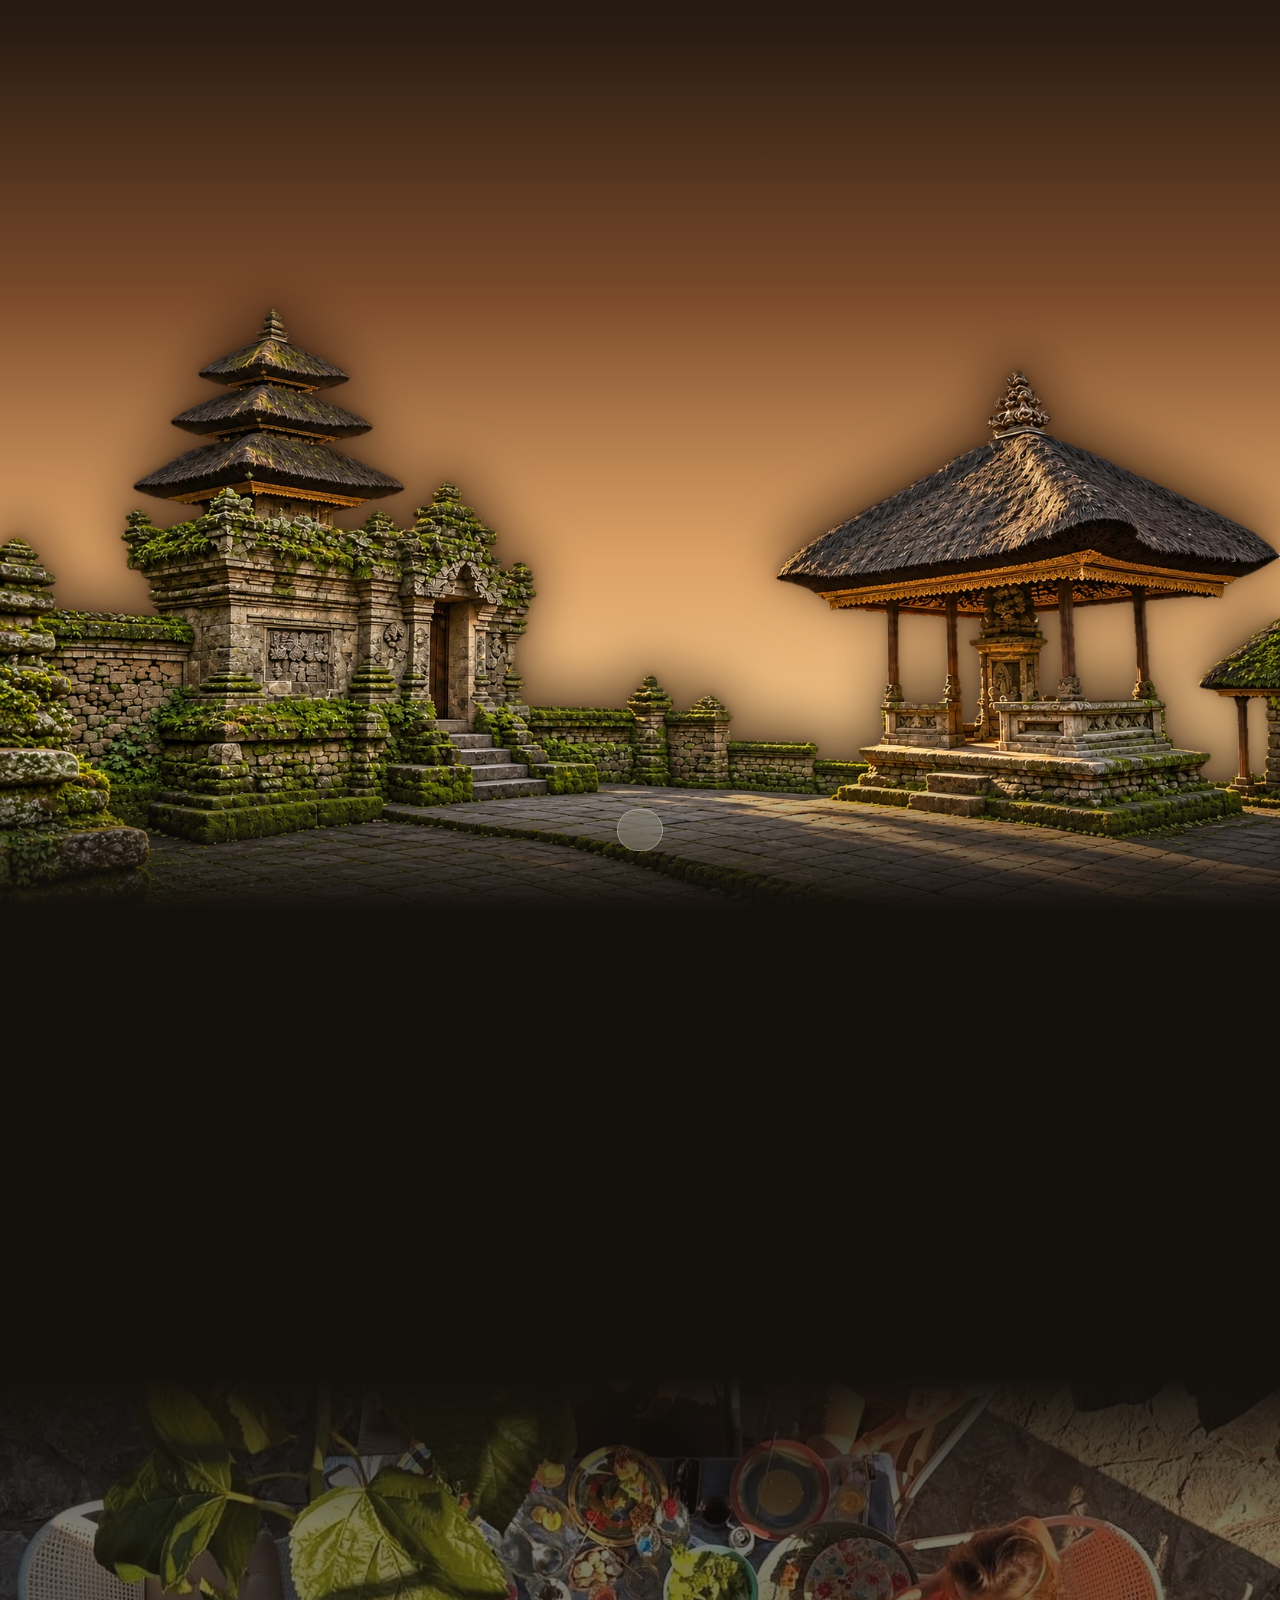
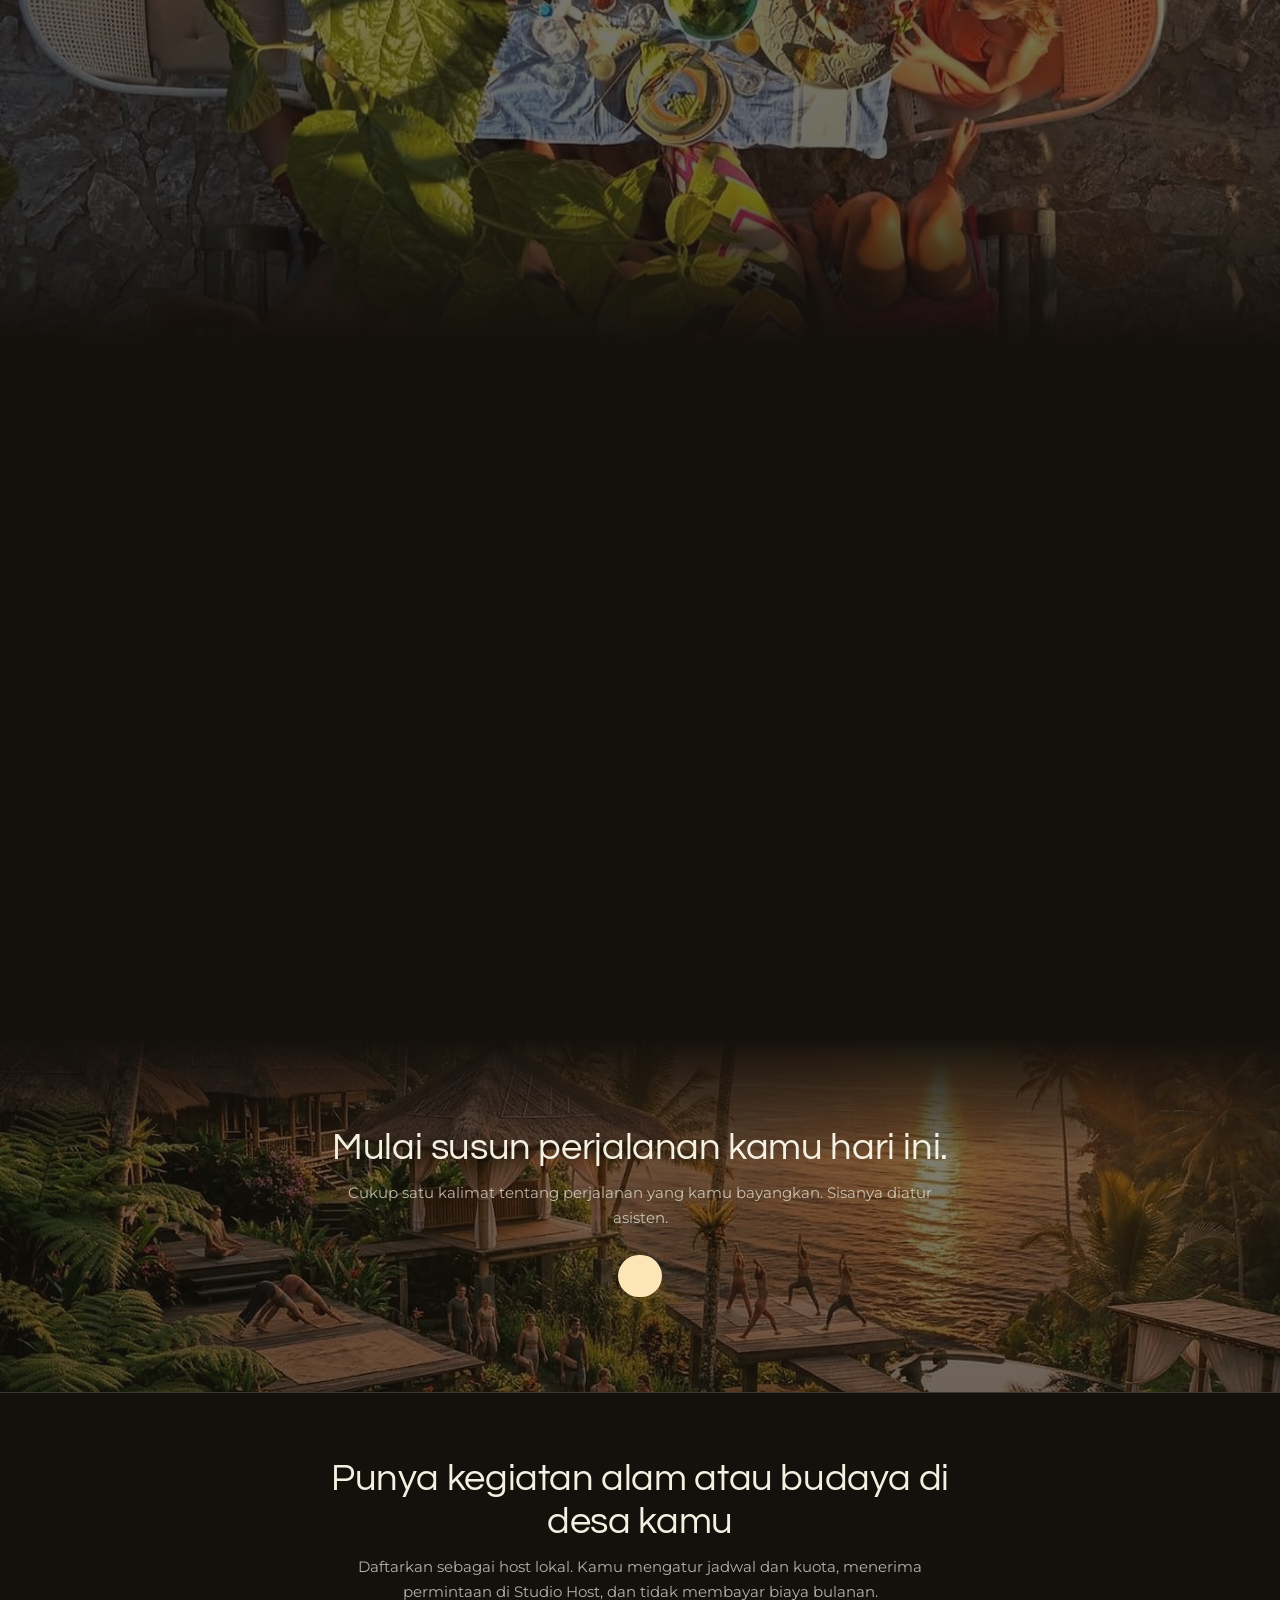
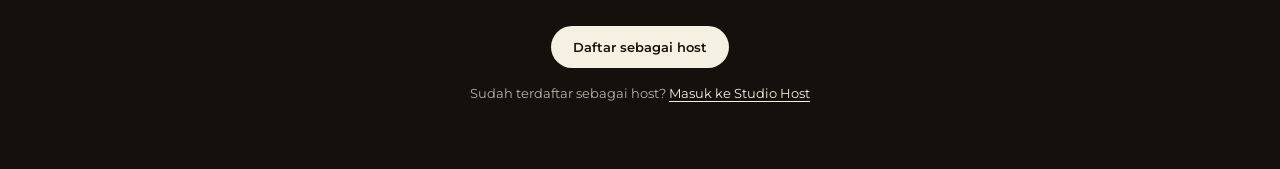
==== commit de1f6cb2: "ui: redesign beranda, foto HD, hero 3 foto" ====
--- a/index.html
+++ b/index.html
@@ -20,7 +20,7 @@
 <div id="nav"></div>
 
 <header class="hm-hero">
-  <div class="bg" id="slides"><img class="on" src="assets/img/gallery/peselancar-banner.jpg" alt="" style="object-position:50% 60%"><img src="assets/img/gallery/pura-pagi-kabut.jpg" alt="" style="object-position:50% 45%"><img src="assets/img/gallery/penyelam-hiu-paus.jpg" alt="" style="object-position:50% 40%"></div>
+  <div class="bg" id="slides"><img class="on" src="assets/img/gallery/pura-pagi-kabut.jpg" alt="" style="object-position:50% 45%"><img src="assets/img/gallery/gua-pantai-hero.jpg" alt="" style="object-position:50% 0%"><img src="assets/img/gallery/melukat-anggrek-hero.jpg" alt="" style="object-position:50% 0%"></div>
   <div class="in">
     <h1>Jelajahi sisi Bali<br>yang jarang dilihat.</h1>
     <p class="lead">Ceritakan perjalanan yang kamu inginkan. Asisten AI menyusun jadwal kegiatan alam dan budaya bersama warga lokal, mengisi kalender kamu, dan merinci biayanya.</p>
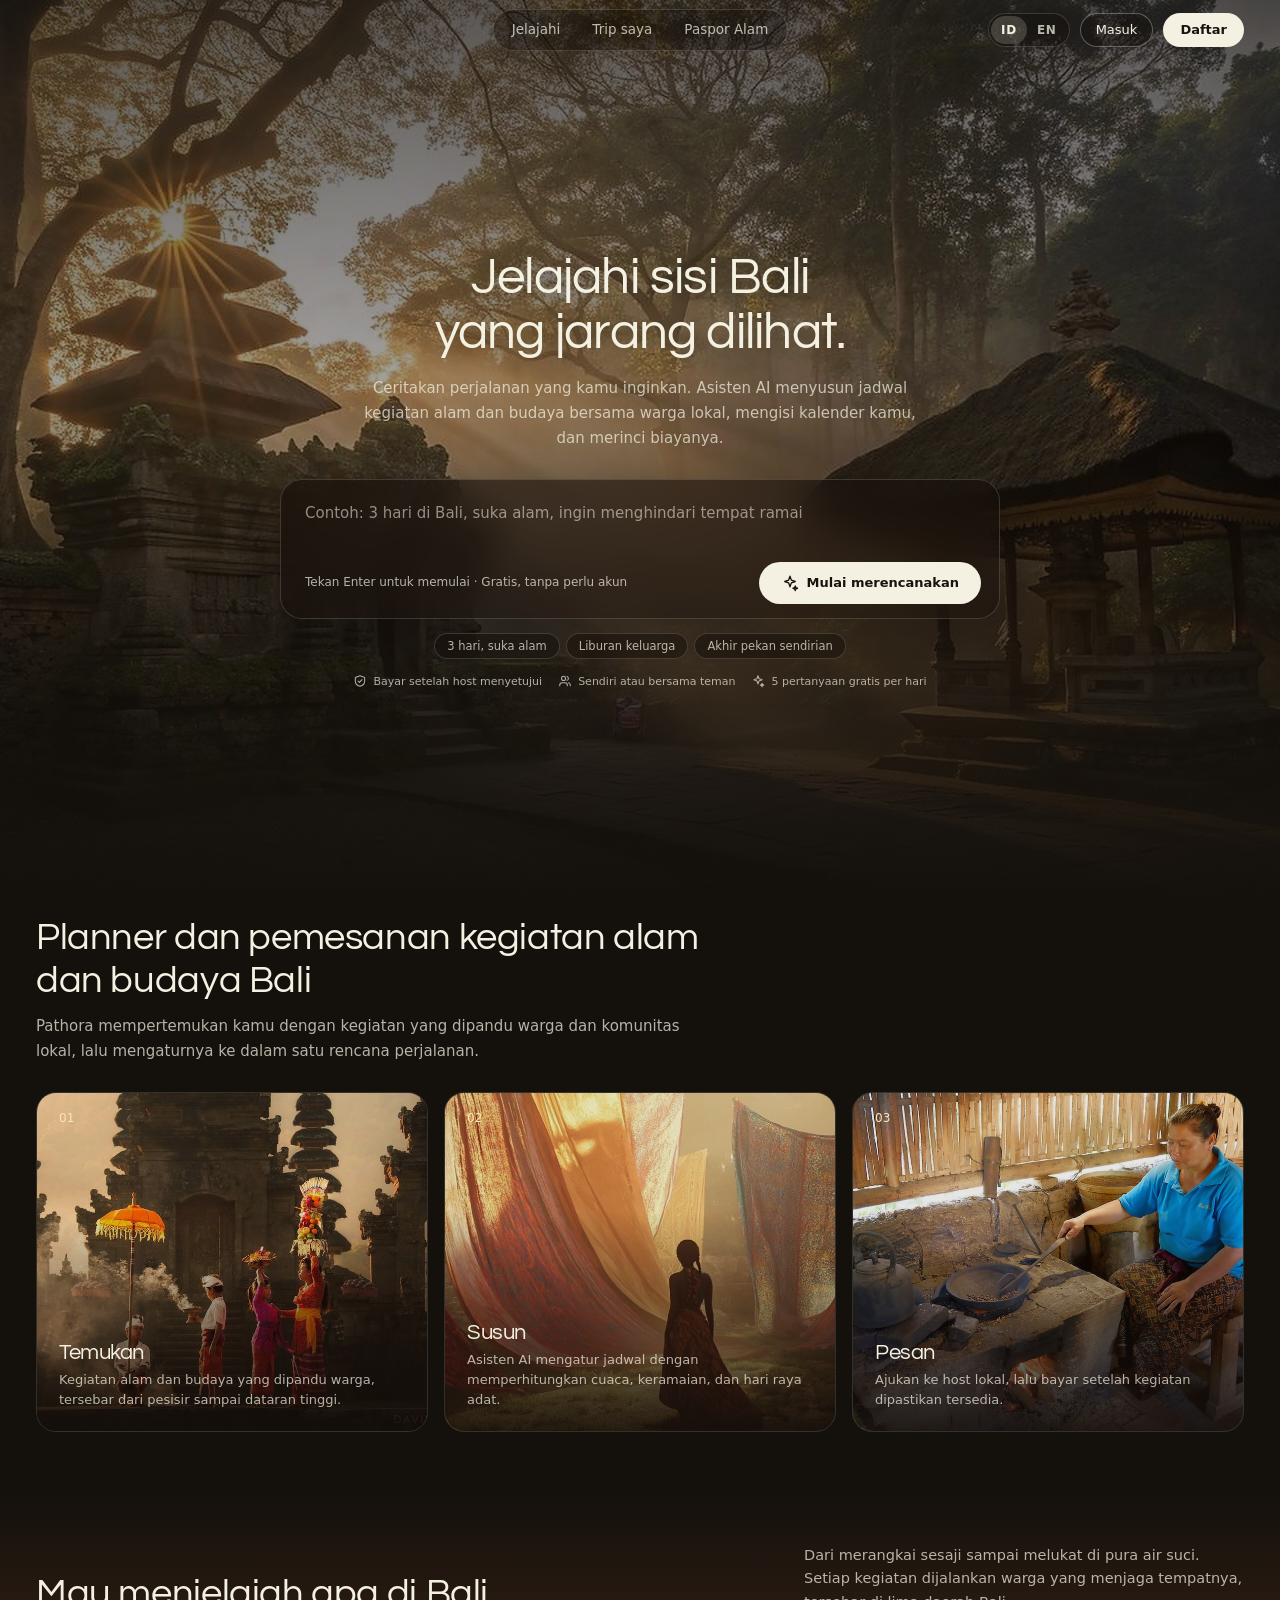
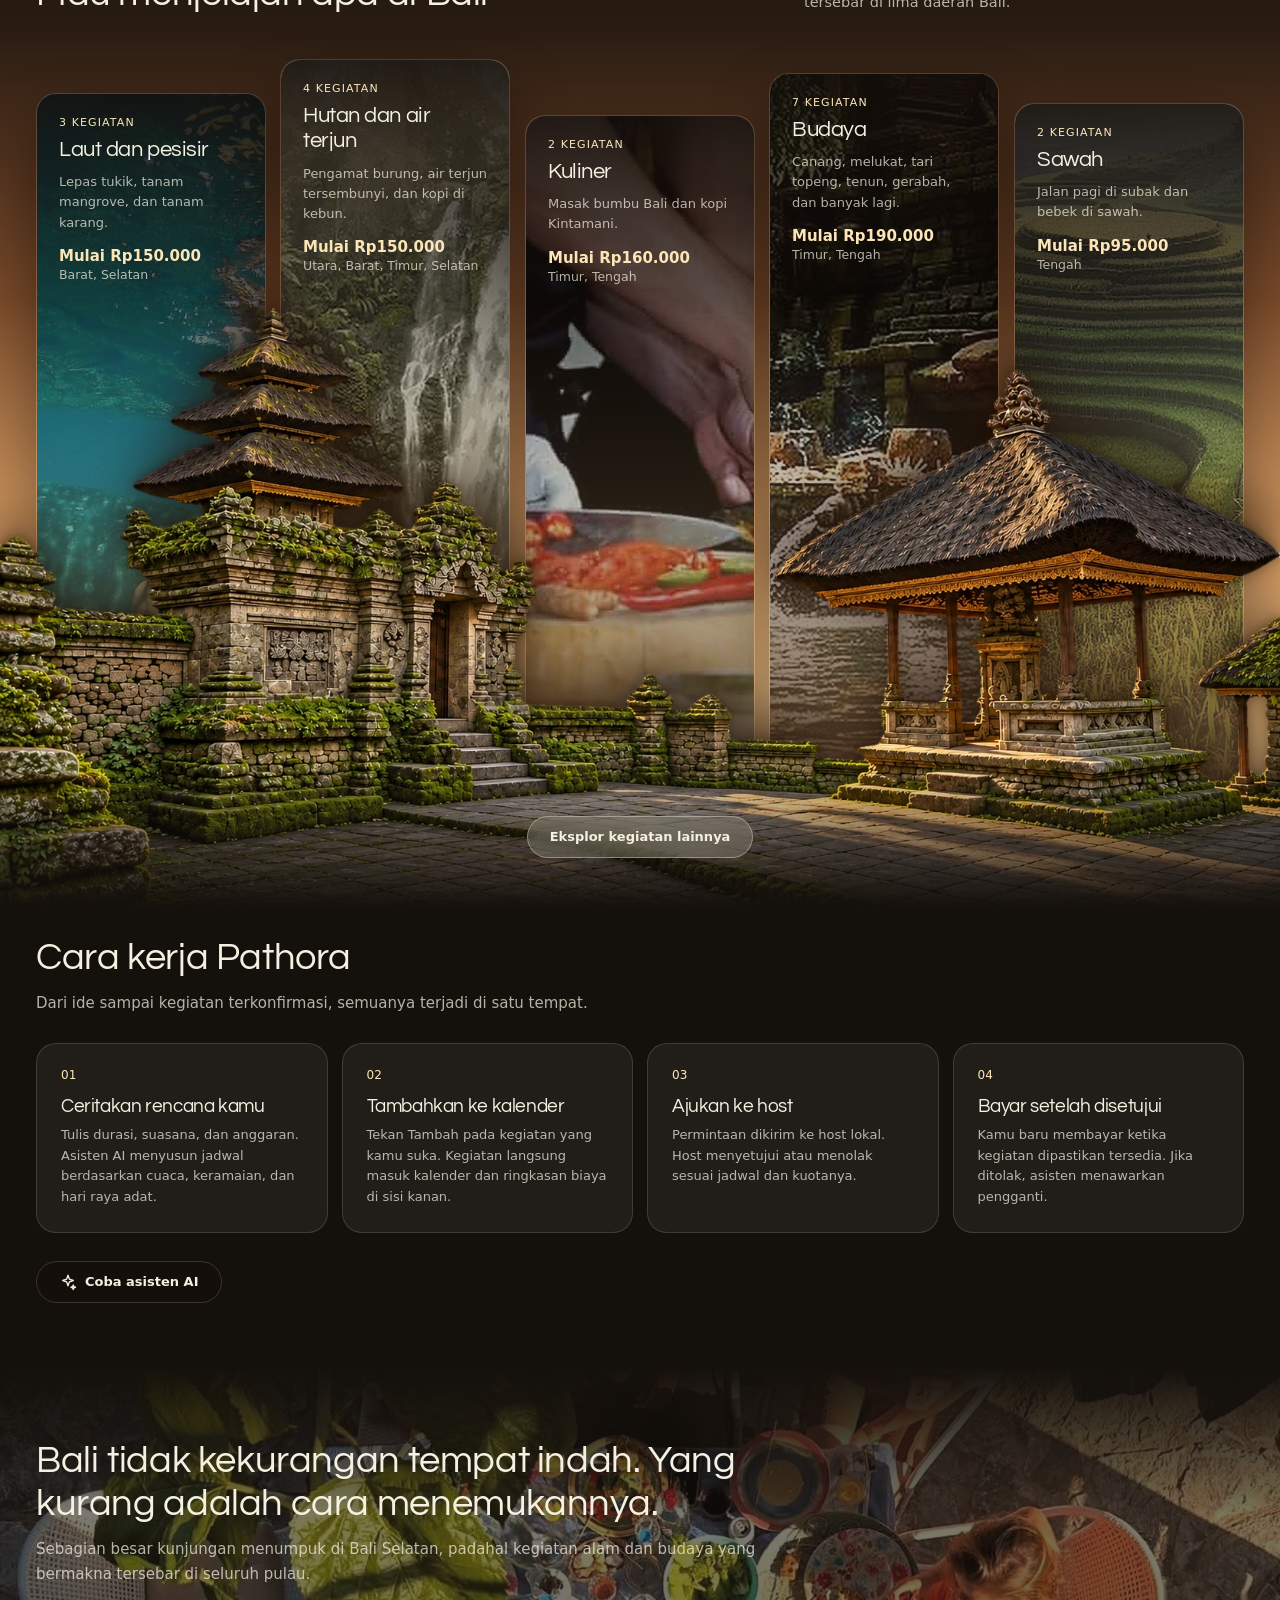
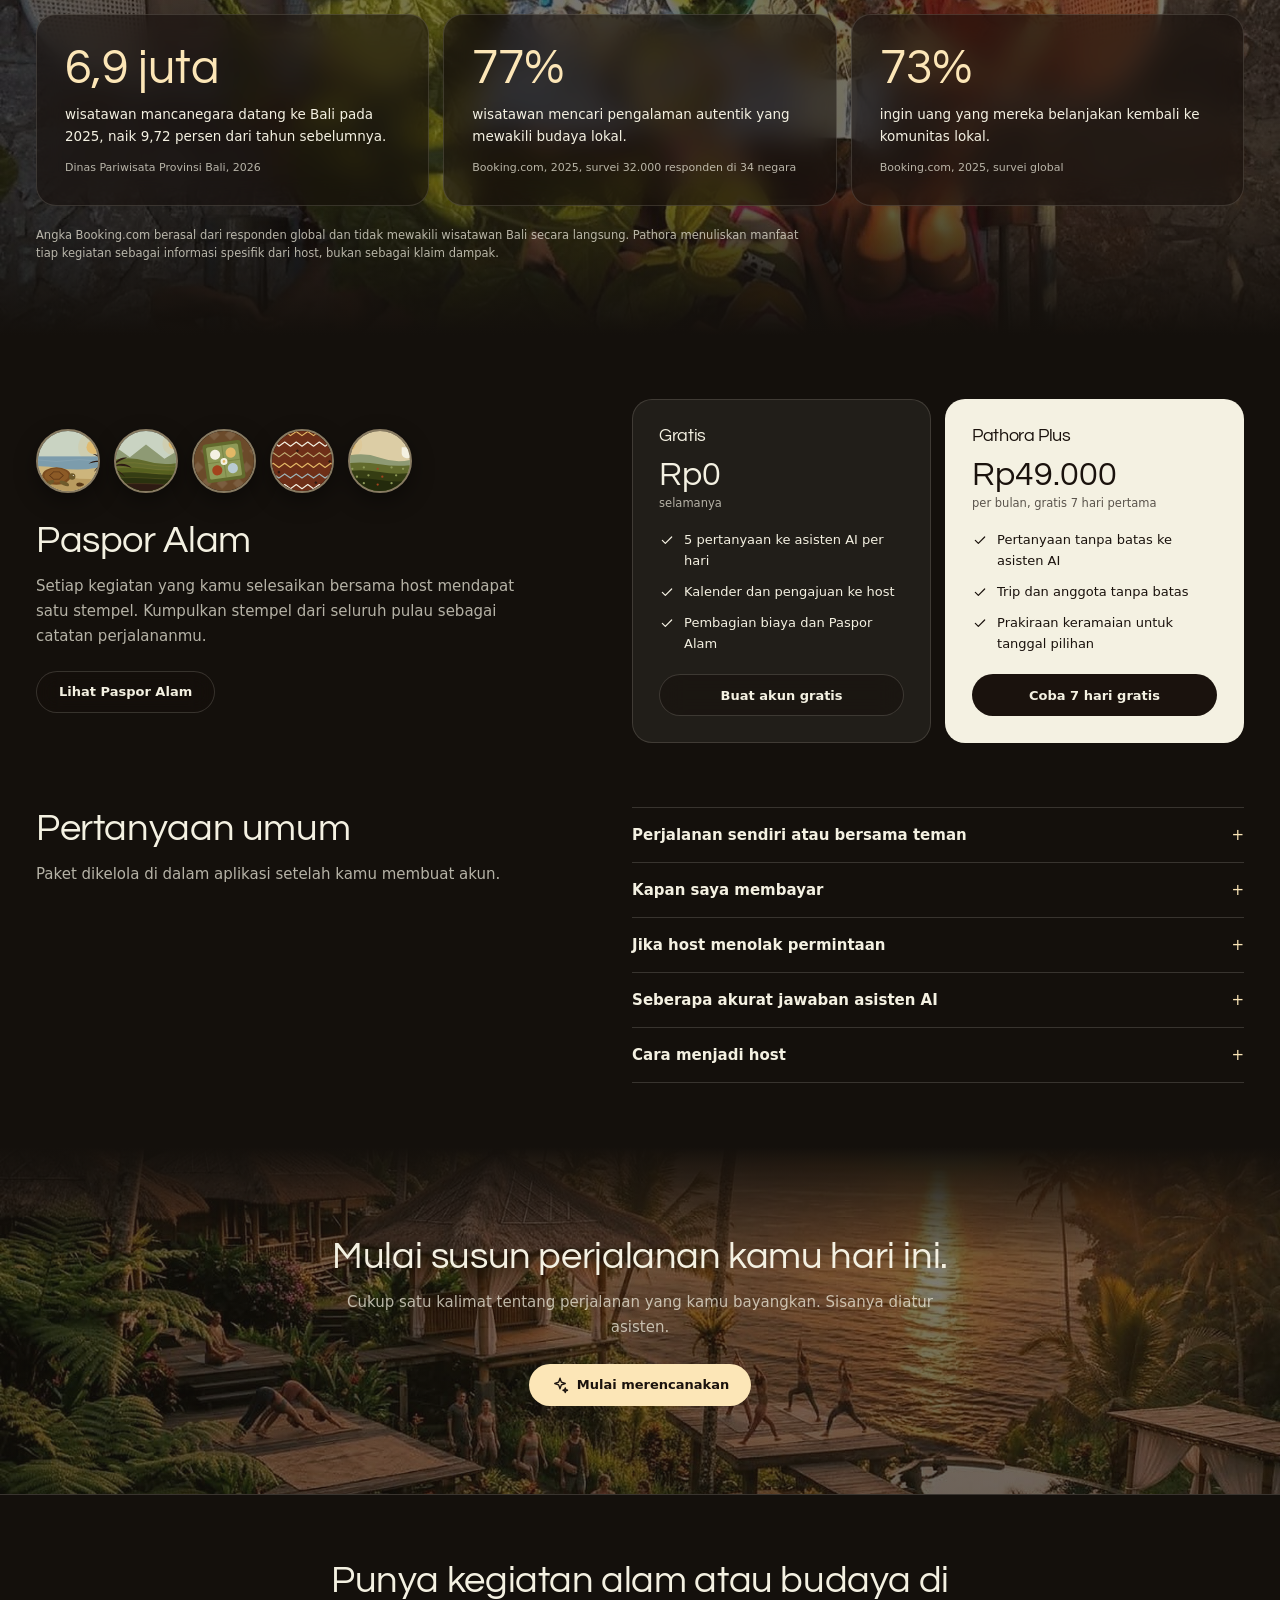
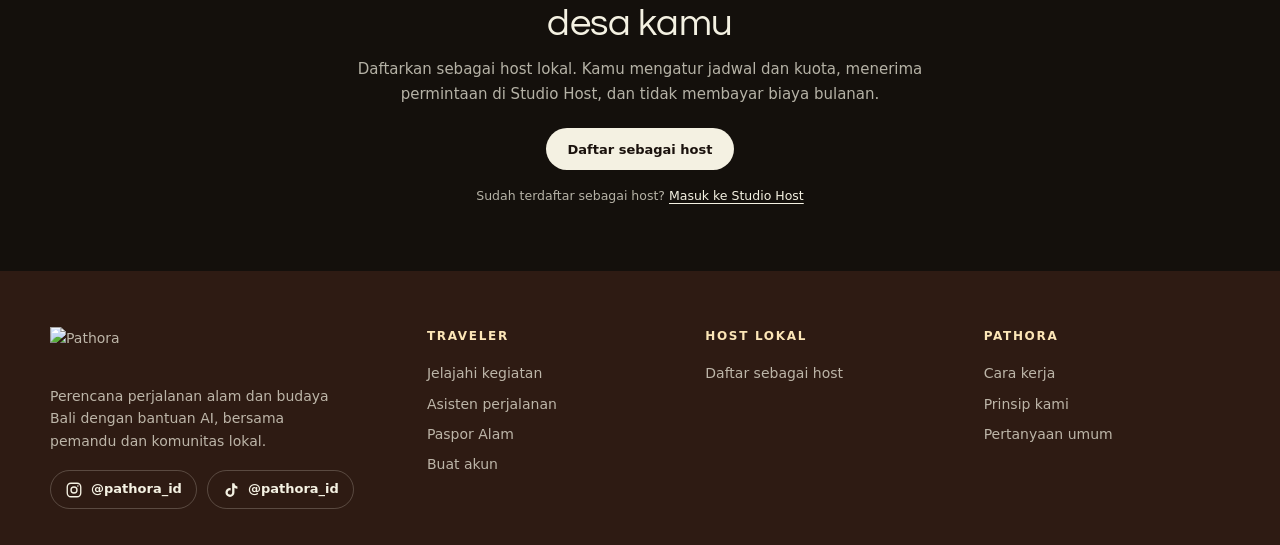
==== commit d5575d8d: "Hapus catatan prototipe dari UI" ====
--- a/index.html
+++ b/index.html
@@ -104,9 +104,9 @@
     <div class="hm-sh rv" style="margin:0"><h2>Pertanyaan umum</h2><p>Paket dikelola di dalam aplikasi setelah kamu membuat akun.</p></div>
     <div class="list">
       <details class="rv"><summary>Perjalanan sendiri atau bersama teman</summary><p>Keduanya bisa. Trip dimulai sebagai perjalanan pribadi. Kapan pun kamu ingin, undang teman untuk berbagi kalender, melihat hari berhalangan masing-masing, dan membagi biaya.</p></details>
-      <details class="rv"><summary>Kapan saya membayar</summary><p>Setelah host menyetujui permintaan kamu. Kamu tidak ditagih saat mengajukan. Pada prototipe ini pembayaran hanya simulasi.</p></details>
+      <details class="rv"><summary>Kapan saya membayar</summary><p>Setelah host menyetujui permintaan kamu. Kamu tidak ditagih saat mengajukan.</p></details>
       <details class="rv"><summary>Jika host menolak permintaan</summary><p>Asisten menawarkan alternatif otomatis, misalnya kegiatan lain pada hari yang sama, atau kegiatan yang sama pada tanggal lain yang masih tersedia.</p></details>
-      <details class="rv"><summary>Seberapa akurat jawaban asisten AI</summary><p>Asisten bekerja dari data kegiatan yang dikurasi, dan rekomendasinya bisa langsung ditambahkan ke rencana. Cuaca, keramaian, dan harga pada prototipe ini adalah data contoh.</p></details>
+      <details class="rv"><summary>Seberapa akurat jawaban asisten AI</summary><p>Asisten bekerja dari data kegiatan yang dikurasi, dan rekomendasinya bisa langsung ditambahkan ke rencana.</p></details>
       <details class="rv"><summary>Cara menjadi host</summary><p>Daftar sebagai host lokal di bagian bawah halaman ini. Kamu menentukan jadwal, kuota, dan hari tutup sendiri melalui Studio Host.</p></details>
     </div>
   </div>
--- a/assets/css/style.css
+++ b/assets/css/style.css
@@ -6,6 +6,8 @@
           dari daun pada logo), emas #A87B36 (teks aksen di atas krem)
    Font : Plus Jakarta Sans
    ========================================================================== */
+/* tanpa efek memantul saat scroll sampai ujung halaman */
+html,body{overscroll-behavior:none}
 :root{
   --jungle:#2E1B13; --canopy:#513229; --olive:#5F6E3A;
   --bamboo:#A87B36; --sand:#D7D4B1; --rust:#A3431D; --sky:#D8EBF9;
@@ -17,8 +19,8 @@
   --r-sm:8px; --r:14px; --r-lg:22px; --r-xl:30px;
   --shadow:0 1px 2px rgba(46,27,19,.06),0 8px 24px rgba(46,27,19,.08);
   --shadow-lg:0 2px 4px rgba(46,27,19,.08),0 24px 60px rgba(46,27,19,.18);
-  --font:'Montserrat',system-ui,-apple-system,'Segoe UI',Roboto,sans-serif;
-  --font-display:'Questrial','Montserrat',system-ui,sans-serif; --nav-h:76px;
+  --font:'Plus Jakarta Sans',system-ui,-apple-system,'Segoe UI',Roboto,sans-serif;
+  --nav-h:76px;
   --lagoon:#A87B36; --tide:#513229; --foam:#D8EBF9;
   --g-sea:linear-gradient(180deg,#D8EBF9 0%,#EAF0EC 55%,#F4F1E2 100%);
   --g-deep:linear-gradient(180deg,#5A382D 0%,#2E1B13 100%);
@@ -31,7 +33,7 @@
 button{font-family:inherit;font-size:inherit;color:inherit;cursor:pointer}
 input,select,textarea{font-family:inherit;font-size:inherit;color:inherit}
 h1,h2,h3,h4,p{margin:0}
-h1,h2,h3{font-family:var(--font-display);letter-spacing:-.02em;line-height:1.1;font-weight:400}
+h1,h2,h3{letter-spacing:-.02em;line-height:1.08;font-weight:700}
 :focus-visible{outline:2px solid var(--bamboo);outline-offset:2px;border-radius:6px}
 .sr{position:absolute;width:1px;height:1px;overflow:hidden;clip:rect(0 0 0 0);white-space:nowrap}
 .wrap{width:min(1180px,100% - 48px);margin-inline:auto}
--- a/assets/css/header.css
+++ b/assets/css/header.css
@@ -43,13 +43,13 @@
 .lang button:hover{color:var(--hd-text)}
 
 /* menu akun */
-.menu-pop{top:calc(100% + 6px);right:0;width:272px;padding:10px;border-radius:20px;background:rgba(17,12,9,.94);backdrop-filter:blur(22px);-webkit-backdrop-filter:blur(22px);border:1px solid var(--hd-line);color:var(--hd-text);box-shadow:0 20px 50px rgba(0,0,0,.45)}
-.menu-pop .who{border-bottom:1px solid var(--hd-line)}
-.menu-pop .who small{color:var(--hd-mute)}
-.menu-pop .badge{background:rgba(244,241,226,.14);color:var(--hd-text)}
-.menu-pop a,.menu-pop button{color:var(--hd-text);min-height:42px;border-radius:12px}
-.menu-pop a:hover,.menu-pop button:hover{background:rgba(244,241,226,.1)}
-.menu-pop [data-out]{color:#FFC2AE}
+#nav .menu-pop{top:calc(100% + 6px);right:0;width:272px;padding:10px;border-radius:20px;background:rgba(17,12,9,.94);backdrop-filter:blur(22px);-webkit-backdrop-filter:blur(22px);border:1px solid var(--hd-line);color:var(--hd-text);box-shadow:0 20px 50px rgba(0,0,0,.45)}
+#nav .menu-pop .who{border-bottom:1px solid var(--hd-line)}
+#nav .menu-pop .who small{color:var(--hd-mute)}
+#nav .menu-pop .badge{background:rgba(244,241,226,.14);color:var(--hd-text)}
+#nav .menu-pop a,#nav .menu-pop button{color:var(--hd-text);min-height:42px;border-radius:12px}
+#nav .menu-pop a:hover,#nav .menu-pop button:hover{background:rgba(244,241,226,.1)}
+#nav .menu-pop [data-out]{color:#FFC2AE}
 
 #nav .m-auth{display:none}
 
--- a/assets/css/chat.css
+++ b/assets/css/chat.css
@@ -248,3 +248,32 @@
 body.chat-mode .modal label,body.chat-mode .modal .field label{color:var(--g-mute)}
 body.chat-mode .modal .chip{background:rgba(17,12,9,.45);color:var(--g-text);box-shadow:inset 0 0 0 1px rgba(244,241,226,.28)}
 body.chat-mode .modal .badge{background:rgba(244,241,226,.14);color:var(--g-text)}
+
+/* tombol di dalam modal: ramping, tidak lebih mencolok dari judul */
+body.chat-mode .modal .btn-lg,body.chat-mode .modal .btn-block{min-height:38px;padding:0 18px;font-size:13px;font-weight:600;border-radius:99px}
+body.chat-mode .modal .btn-line{box-shadow:inset 0 0 0 1px rgba(244,241,226,.28);color:var(--g-text)}
+
+/* HP: bar trip dirapikan jadi satu baris, rel tab lebih ramping */
+@media (max-width:560px){
+  body.chat-mode .tripbar .wrap{padding:12px 0 8px;gap:8px;flex-wrap:nowrap;align-items:flex-end}
+  body.chat-mode .tb-main{flex:1;min-width:0;flex-wrap:wrap;gap:8px 0}
+  body.chat-mode .tb-tag{flex:1 1 100%;margin:0;font-size:19px}
+  body.chat-mode .tb-dates{width:100%;flex-wrap:nowrap;justify-content:space-between;gap:6px;padding:3px 10px;min-height:38px}
+  body.chat-mode .tb-l,body.chat-mode .dt svg,body.chat-mode .dt>span{display:none}
+  body.chat-mode .tb-sep{display:inline-flex}
+  body.chat-mode .dt{gap:0;min-width:0}
+  body.chat-mode .dt input{width:86px;font-size:12.5px;padding:4px 0}
+  body.chat-mode .cal-h{flex-wrap:wrap;gap:8px 10px}
+  body.chat-mode .cal-h>div:first-child{flex:1 1 100%;min-width:0}
+  body.chat-mode .cal-h h2{font-size:22px}
+  body.chat-mode .cal-sub{font-size:12.5px;line-height:1.55;margin-top:2px}
+  body.chat-mode .cal-nav{margin-left:auto}
+  body.chat-mode .tb-n{font-size:11px;padding:2px 9px;white-space:nowrap}
+  body.chat-mode .tb-side{flex:none}
+  body.chat-mode #tMembers{display:none!important}
+  body.chat-mode #invite{width:38px;min-height:38px;padding:0;display:inline-grid;place-items:center}
+  body.chat-mode #invite .inv-t{display:none}
+  body.chat-mode .ws3 .legend{flex-wrap:wrap;white-space:normal;gap:6px 14px;padding:10px 16px 14px}
+  .rail{padding:4px;border-radius:20px}
+  .rail button{height:50px;border-radius:16px;font-size:11px}
+}
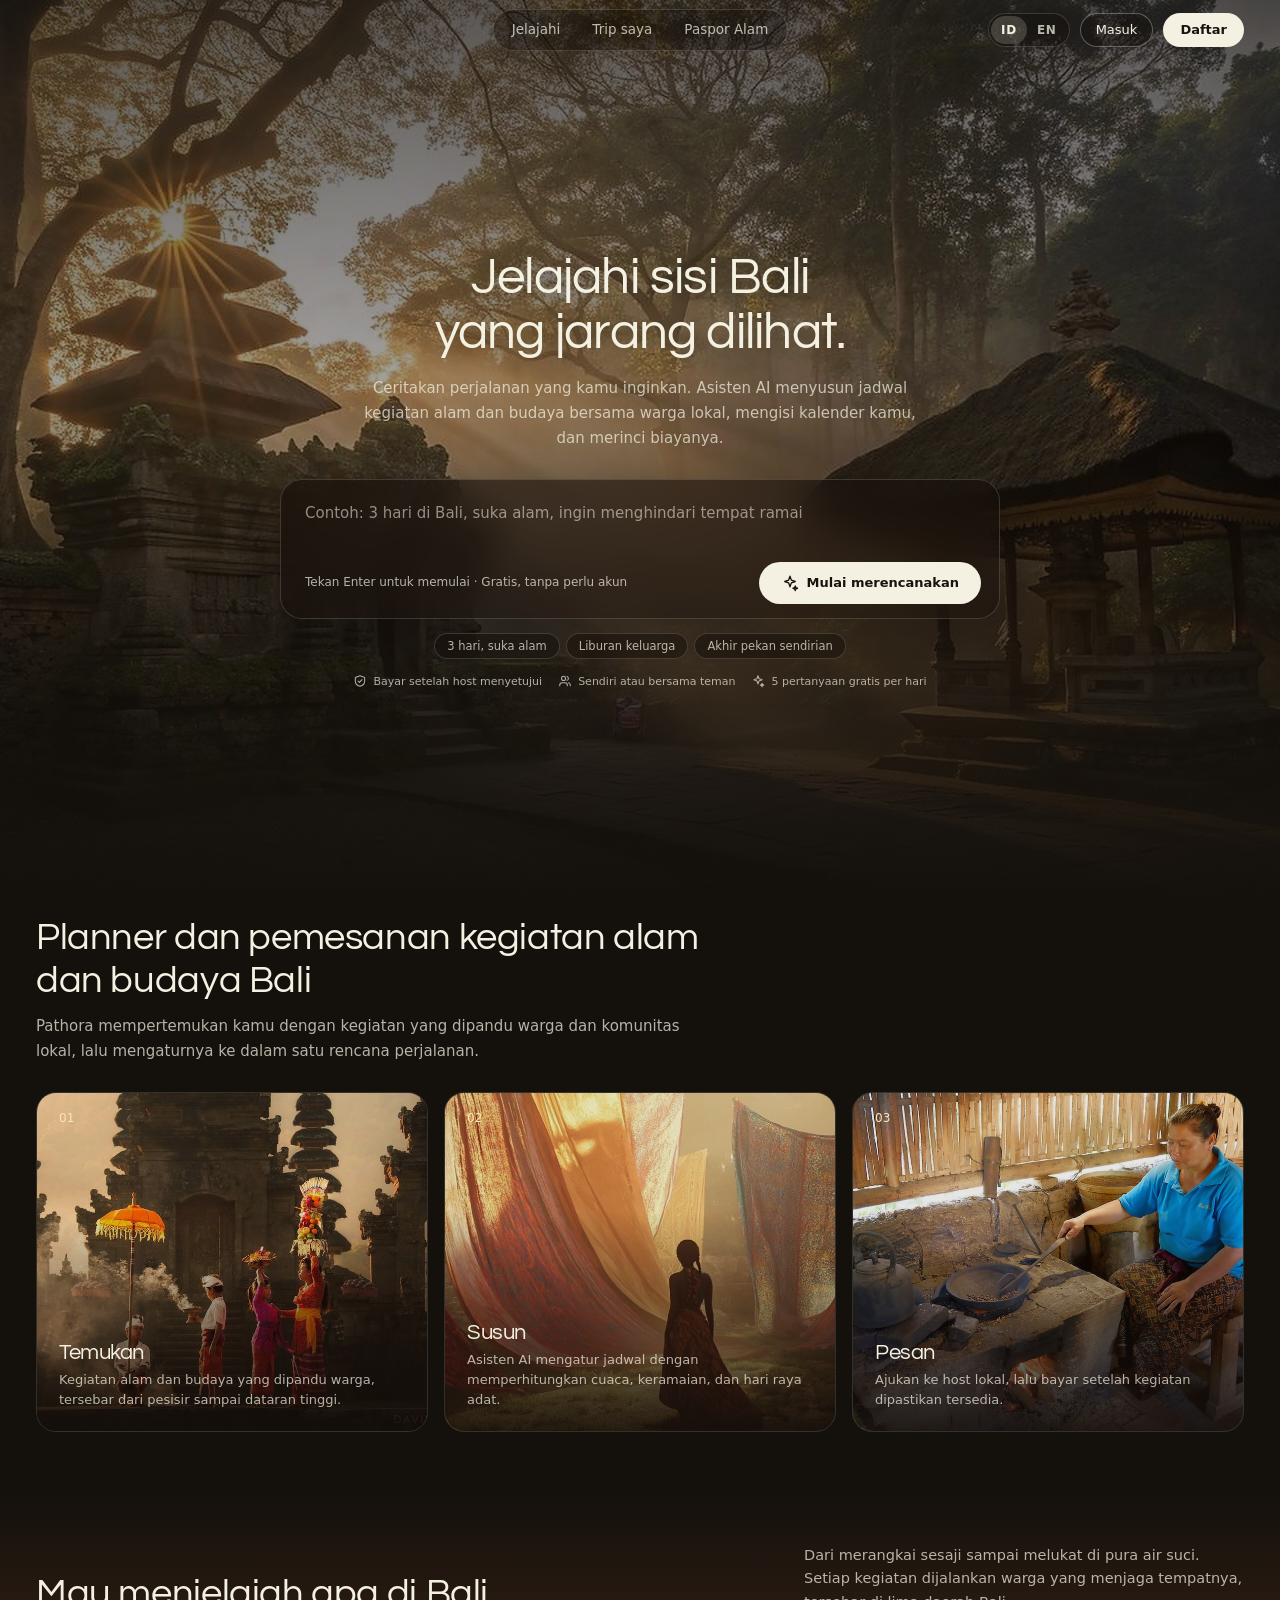
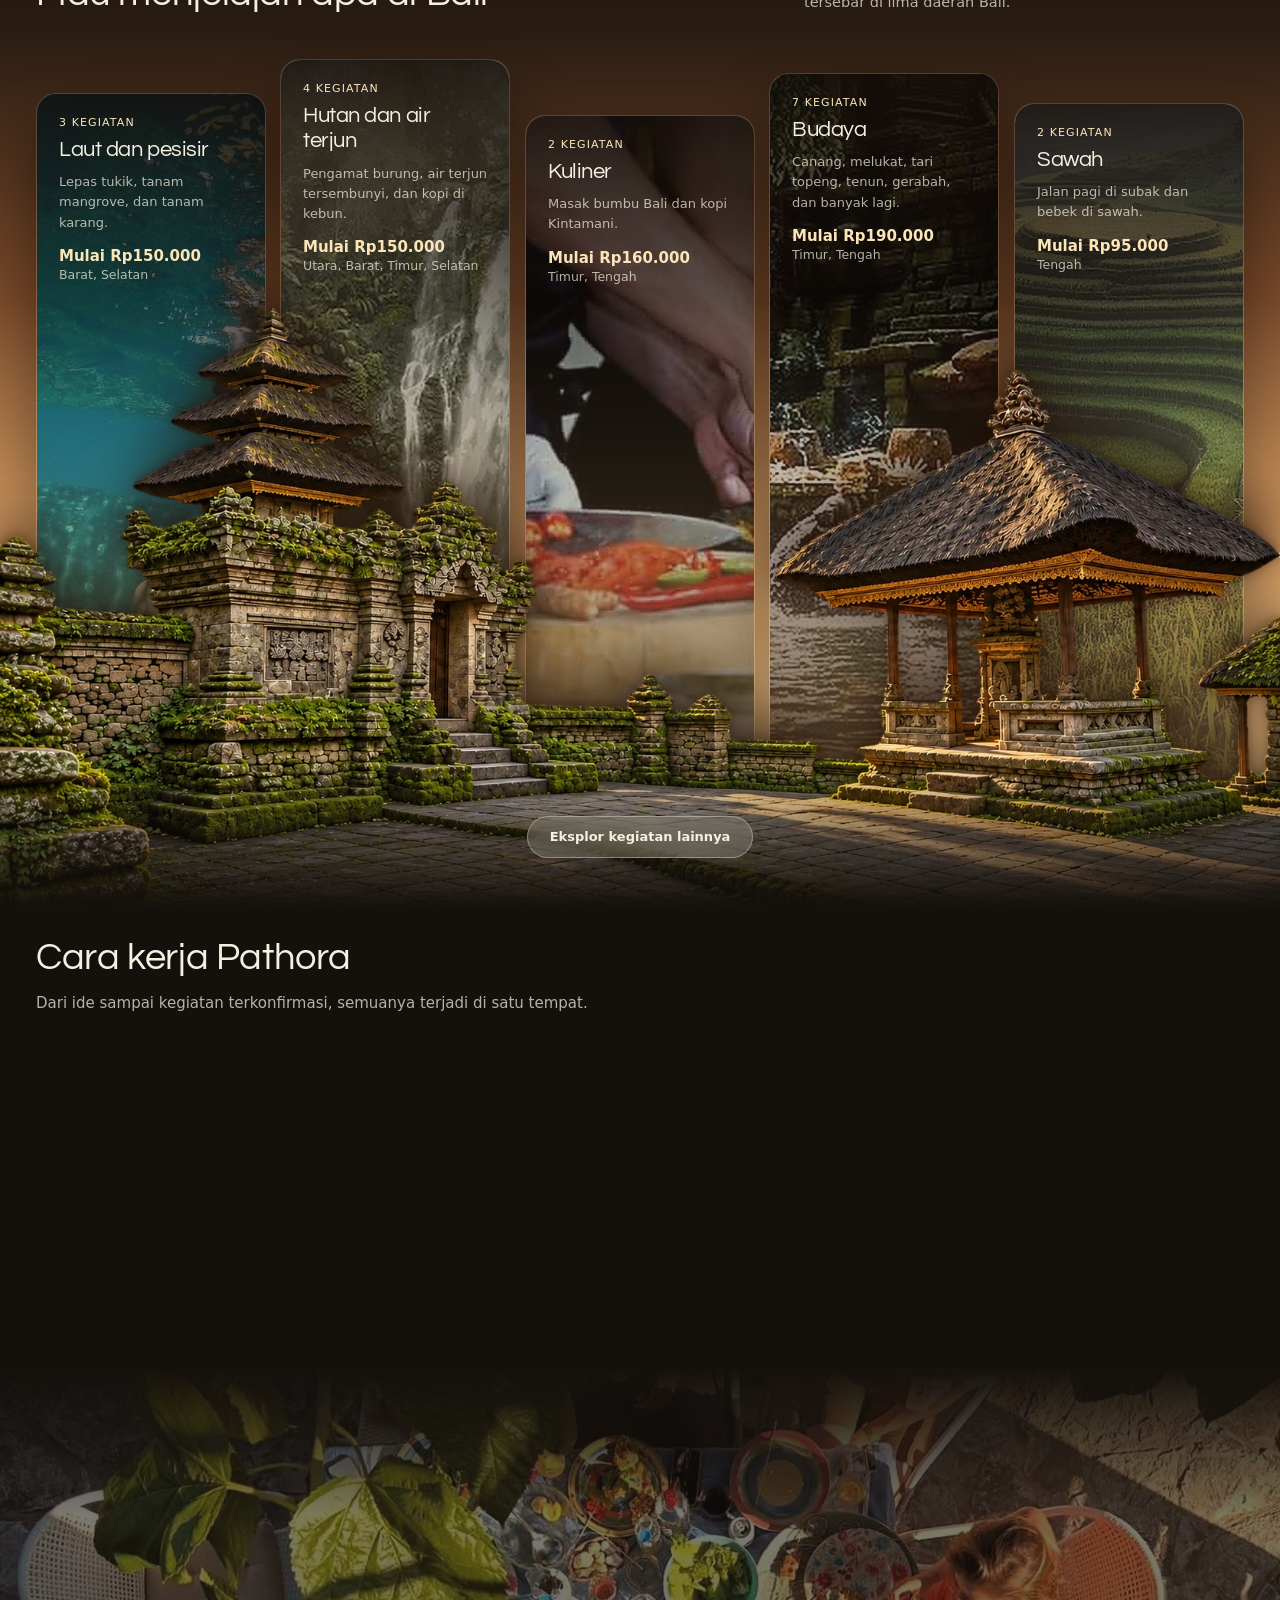
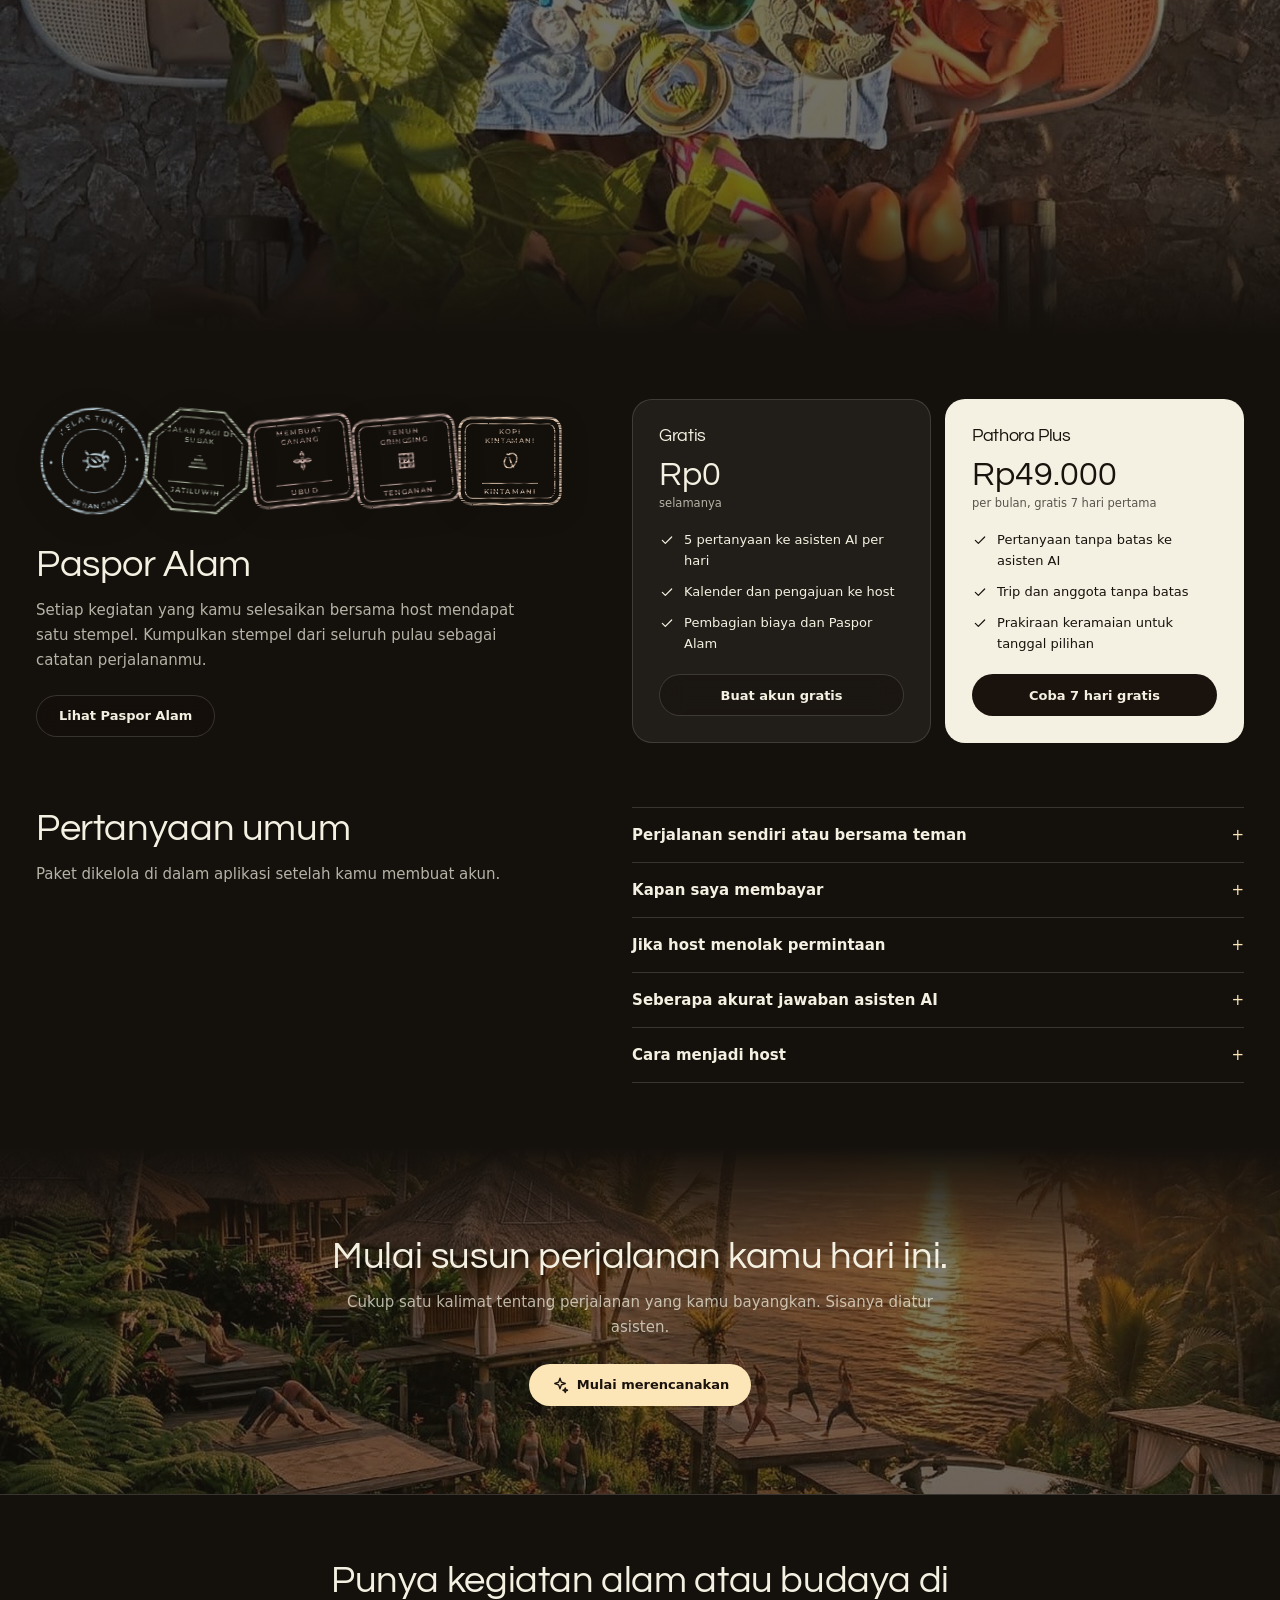
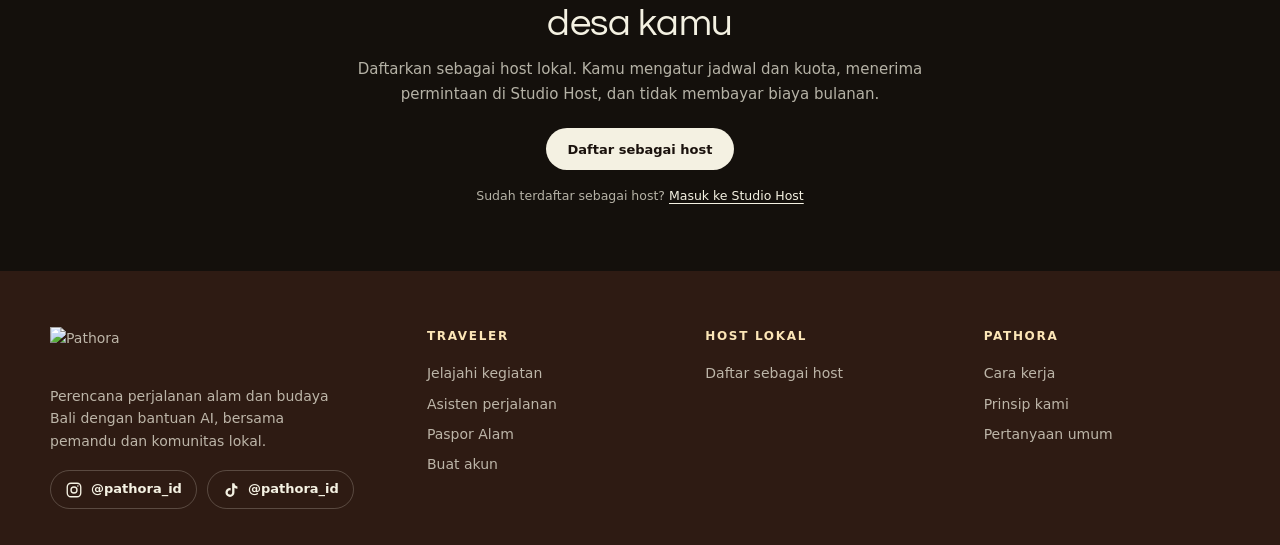
==== commit 06b140f2: "Peta Bali baru, stempel paspor di homepage, perbaikan pin peta" ====
--- a/index.html
+++ b/index.html
@@ -16,6 +16,7 @@
 <link rel="stylesheet" href="assets/css/home.css">
 </head>
 <body class="jel hm chat-mode">
+<svg width="0" height="0" style="position:absolute" aria-hidden="true"><defs><filter id="ink" x="-6%" y="-6%" width="112%" height="112%"><feTurbulence type="fractalNoise" baseFrequency=".9" numOctaves="2" seed="3" result="n"/><feDisplacementMap in="SourceGraphic" in2="n" scale="1.5" result="d"/><feTurbulence type="fractalNoise" baseFrequency=".06 .8" numOctaves="2" seed="8" result="m"/><feColorMatrix in="m" type="matrix" values="0 0 0 0 0  0 0 0 0 0  0 0 0 0 0  0 0 0 -2.4 1.85" result="mk"/><feComposite in="d" in2="mk" operator="in"/></filter></defs></svg>
 <script>document.documentElement.classList.add('js')</script>
 <div id="nav"></div>
 
@@ -127,10 +128,14 @@
 </section>
 
 <div id="footer"></div>
+<script src="assets/js/i18n.js"></script>
 <script src="assets/js/data.js"></script>
+<script src="assets/js/data-en.js"></script>
+<script src="assets/js/en.js"></script>
 <script src="assets/js/store.js"></script>
 <script src="assets/js/art.js"></script>
 <script src="assets/js/ui.js"></script>
+<script src="assets/js/stamp.js"></script>
 <script>
 (function(){
   const { A, byId, rp } = PD, { ic } = PA, esc = UI.esc;
@@ -223,9 +228,9 @@
     els.forEach(function(e){ io.observe(e); });
   })();
 
-  $('seals').innerHTML = ['tukik', 'subak', 'canang', 'tenun', 'kopi'].map(function(i){ return '<div class="seal"><div>' + PA.scene(byId[i].art) + '</div></div>'; }).join('');
 
   const chk = function(t){ return '<li>' + ic('check', 16) + '<span>' + t + '</span></li>'; };
+  $('seals').innerHTML = ['tukik', 'subak', 'canang', 'tenun', 'kopi'].map(function(i){ return '<div class="seal">' + PSTAMP.svg(byId[i], null, false, { light: true }) + '</div>'; }).join('');
   $('pf').innerHTML = ['5 pertanyaan ke asisten AI per hari', 'Kalender dan pengajuan ke host', 'Pembagian biaya dan Paspor Alam'].map(chk).join('');
   $('pp').innerHTML = ['Pertanyaan tanpa batas ke asisten AI', 'Trip dan anggota tanpa batas', 'Prakiraan keramaian untuk tanggal pilihan'].map(chk).join('');
 })();
--- a/assets/css/style.css
+++ b/assets/css/style.css
@@ -7,7 +7,7 @@
    Font : Plus Jakarta Sans
    ========================================================================== */
 /* tanpa efek memantul saat scroll sampai ujung halaman */
-html,body{overscroll-behavior:none}
+html{overscroll-behavior:none}
 :root{
   --jungle:#2E1B13; --canopy:#513229; --olive:#5F6E3A;
   --bamboo:#A87B36; --sand:#D7D4B1; --rust:#A3431D; --sky:#D8EBF9;
--- a/assets/css/jelajahi.css
+++ b/assets/css/jelajahi.css
@@ -140,5 +140,5 @@
   .jel-panel{padding:18px 16px;max-width:none}.fr{grid-template-columns:1fr;gap:6px}.fr>b{padding-top:0}
   .jel-grid{grid-template-columns:1fr}
   body.jel .ai-cta{flex-direction:column;align-items:flex-start;padding:22px 20px}body.jel .ai-cta .btn{align-self:flex-end}
-  .jel-map{height:340px}.mleg{display:none}.mnote{display:none}
+  .jel-map{height:270px}.jel-map.sel{height:410px}.mleg{display:none}.mnote{display:none}
 }
--- a/assets/css/home.css
+++ b/assets/css/home.css
@@ -115,9 +115,8 @@
 
 /* ---------- paspor + paket ---------- */
 body.hm .hm-two{display:grid;grid-template-columns:minmax(0,1fr) minmax(0,1.15fr);gap:64px;align-items:center}
-body.hm .seals{display:flex;gap:14px;margin-bottom:26px;flex-wrap:wrap}
-body.hm .seal{width:64px;height:64px;border-radius:50%;overflow:hidden;border:2px solid rgba(252,230,183,.5);box-shadow:0 8px 22px rgba(0,0,0,.4)}
-body.hm .seal>div{width:100%;height:100%}
+body.hm .seals{display:flex;gap:0;margin-bottom:26px;padding-left:2px}
+body.hm .seal{width:112px;height:112px;flex:none;margin-right:-8px;filter:drop-shadow(0 6px 14px rgba(0,0,0,.35))}
 body.hm .seal svg{display:block;width:100%;height:100%}
 body.hm .hm-two .lead2{margin:12px 0 22px;max-width:480px;color:var(--g-mute);font-size:15px;line-height:1.65}
 body.hm .hm-plans{display:grid;grid-template-columns:repeat(2,minmax(0,1fr));gap:14px}
@@ -193,6 +192,7 @@
   body.hm .hm-plans{grid-template-columns:1fr}
 }
 @media (max-width:560px){
+  body.hm .seal{width:70px;height:70px;margin-right:-4px}
   body.hm .hm-steps{grid-template-columns:1fr}
   body.hm .ask .row span:first-child{display:none}
   body.hm .ask .row{justify-content:flex-end}
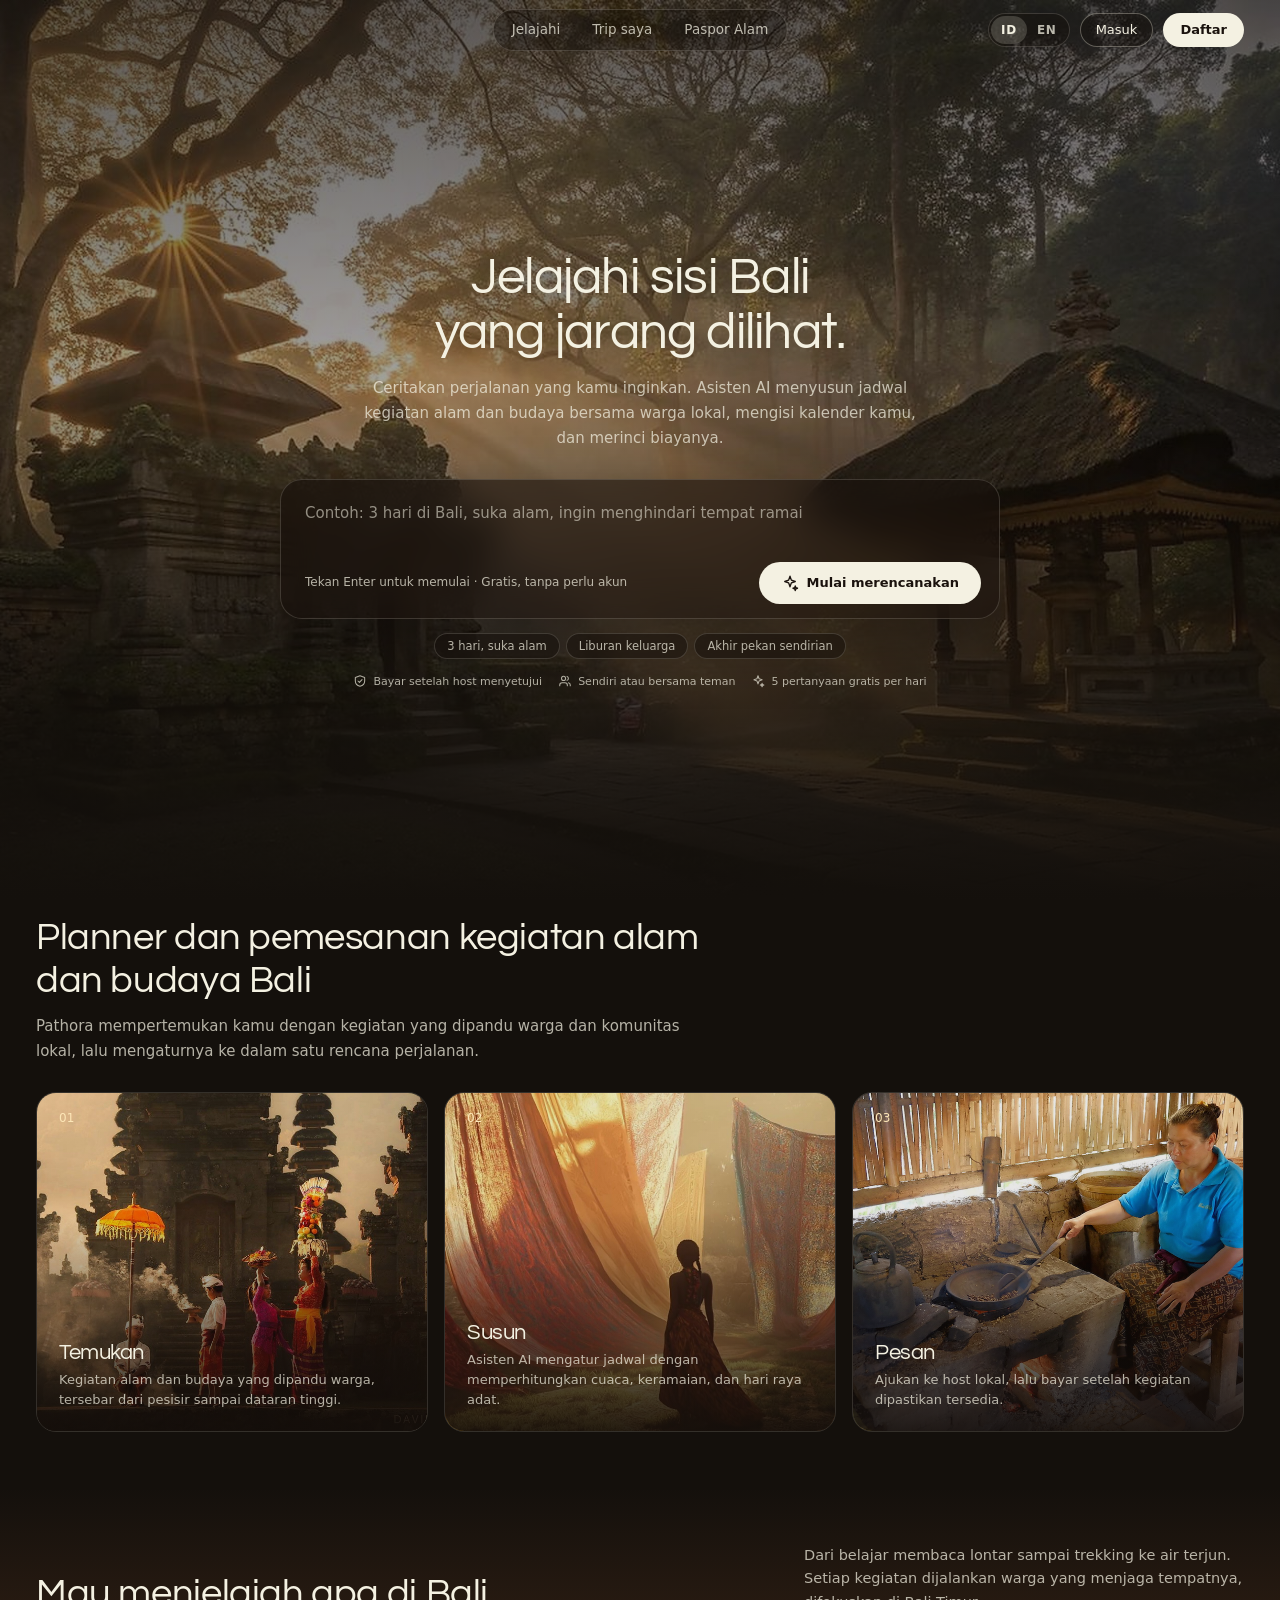
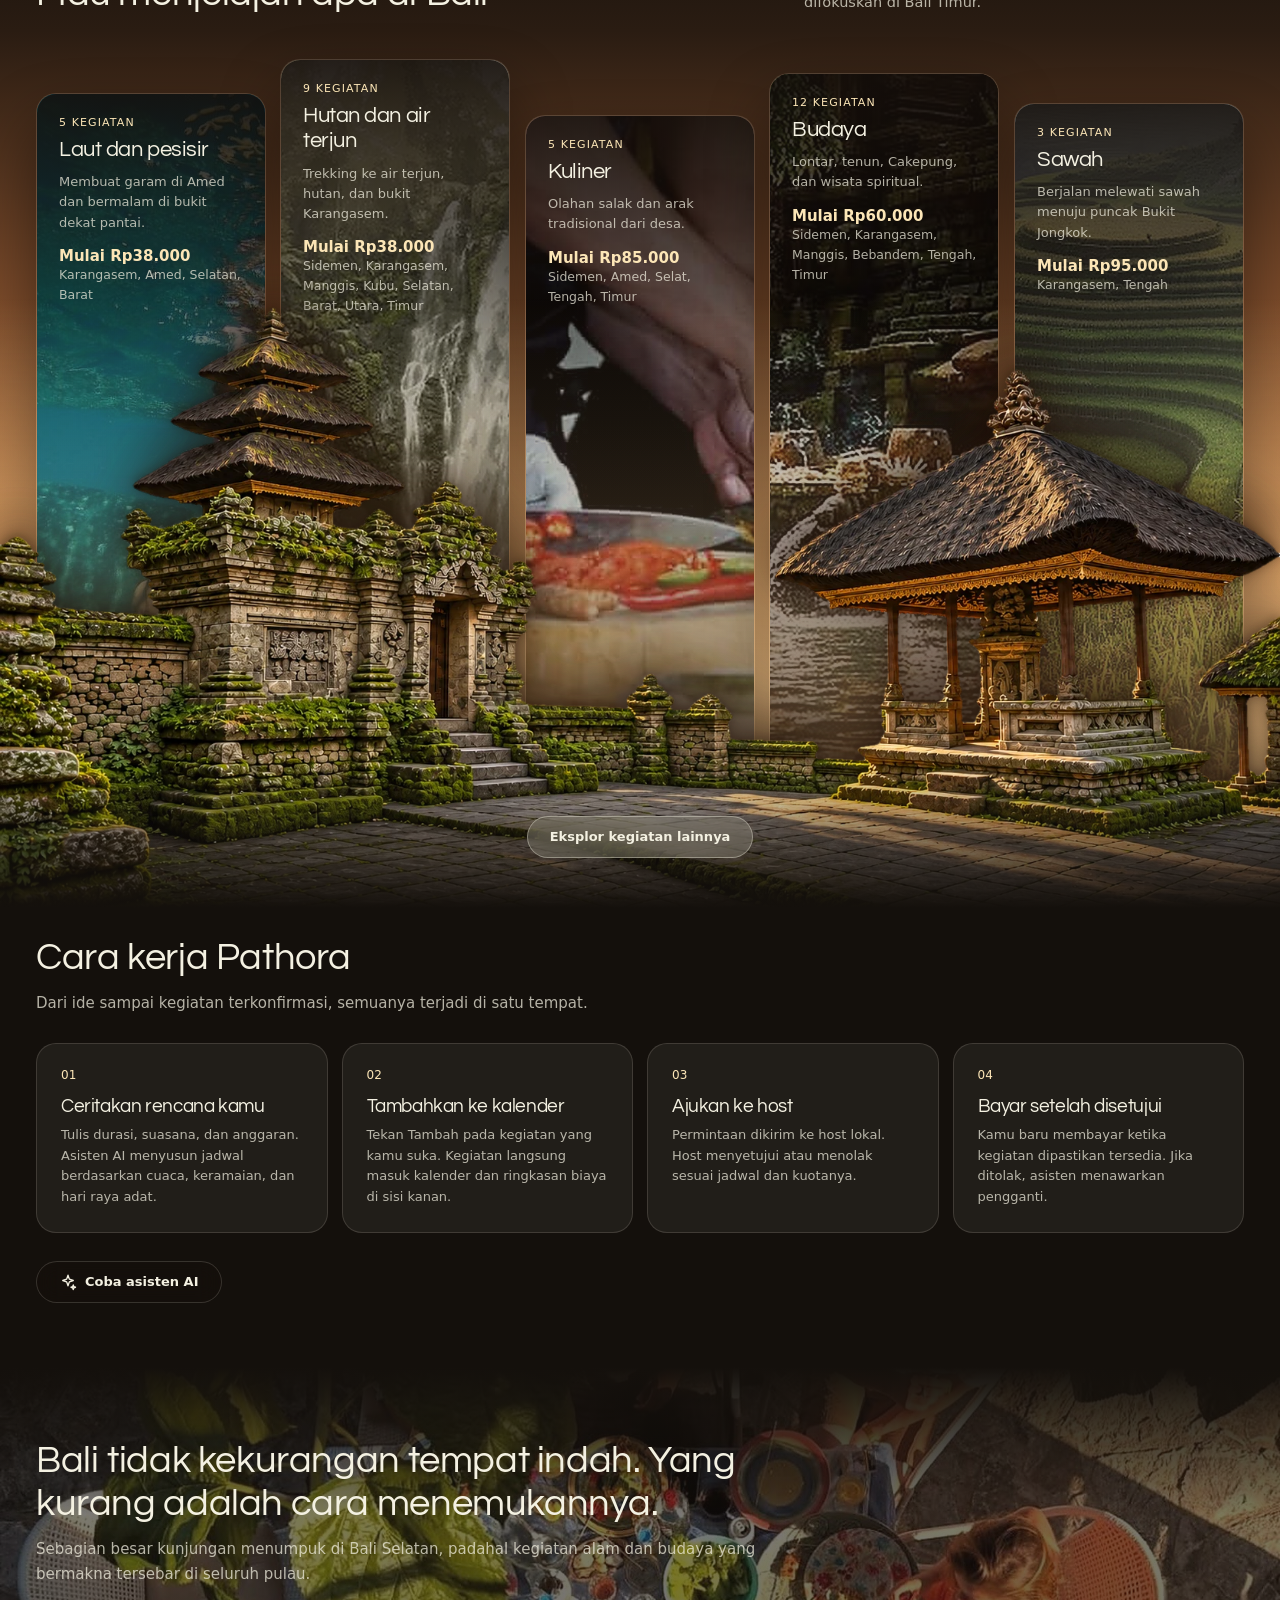
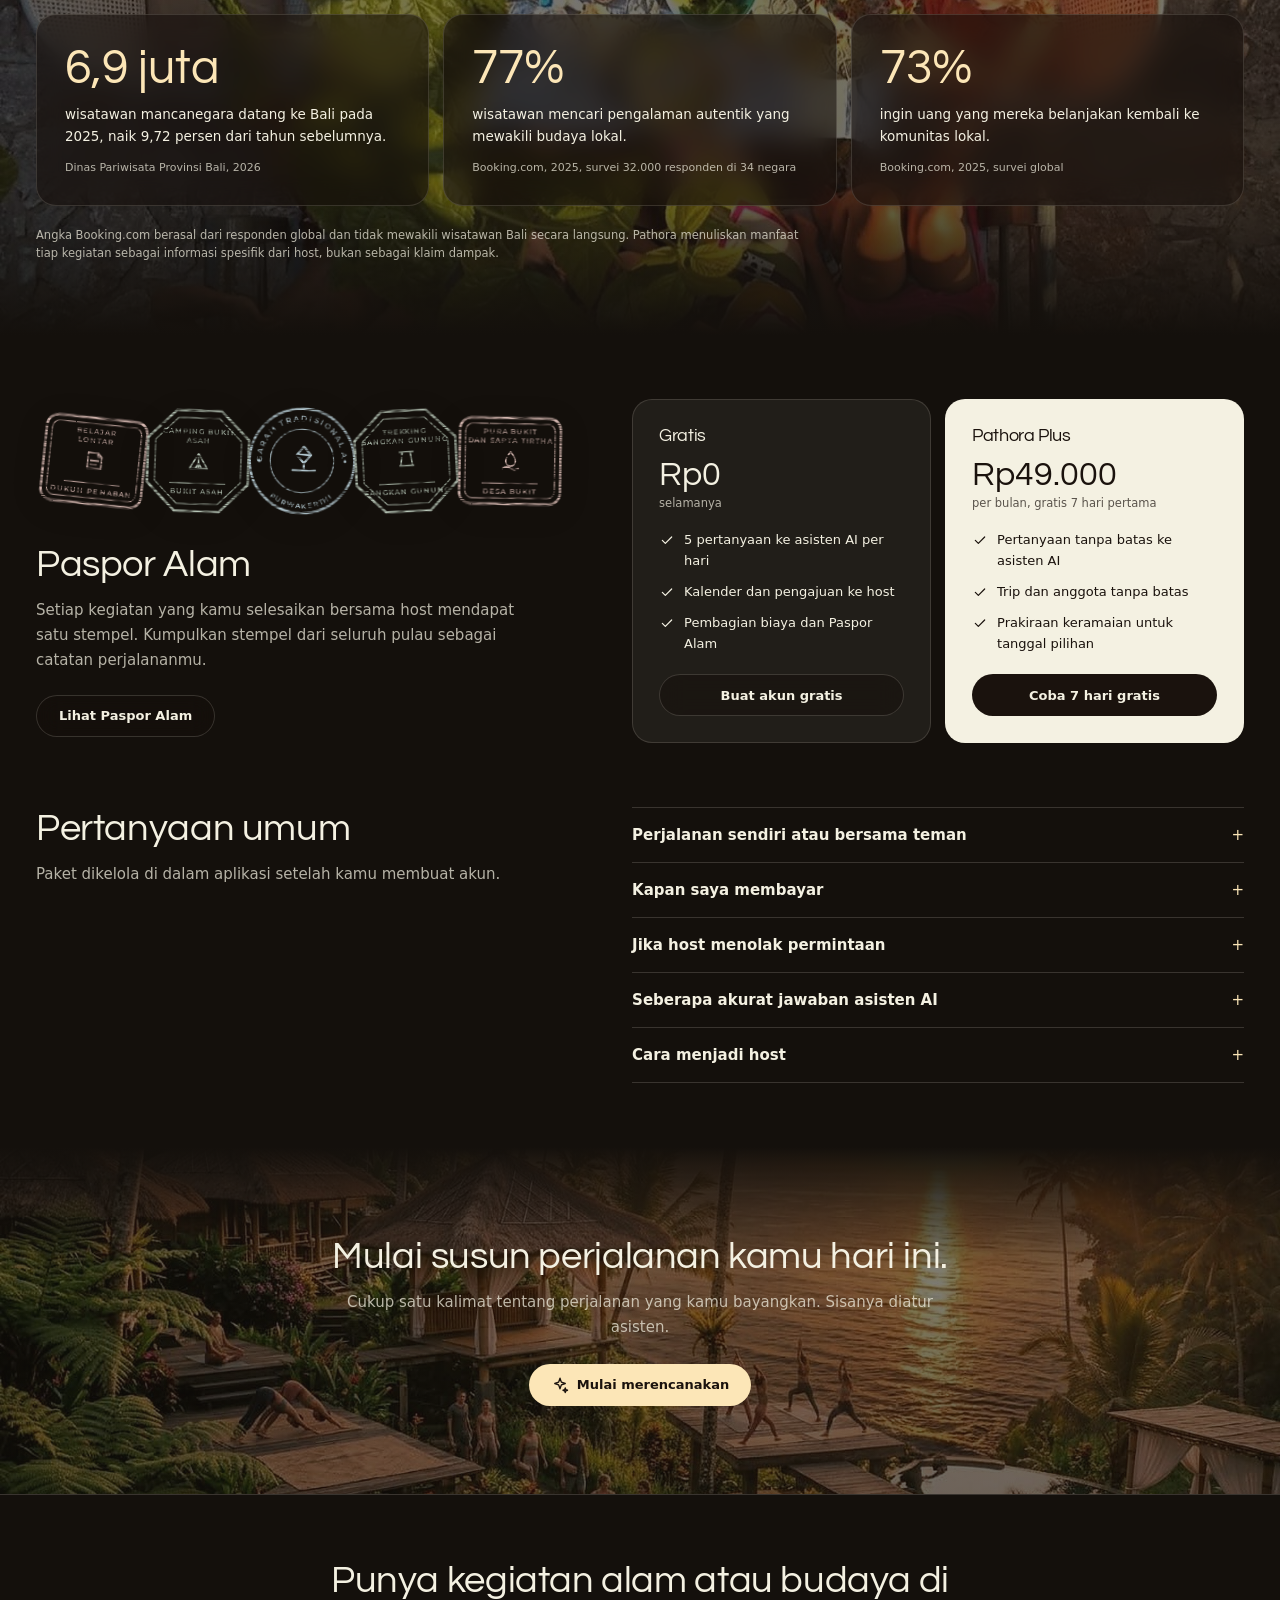
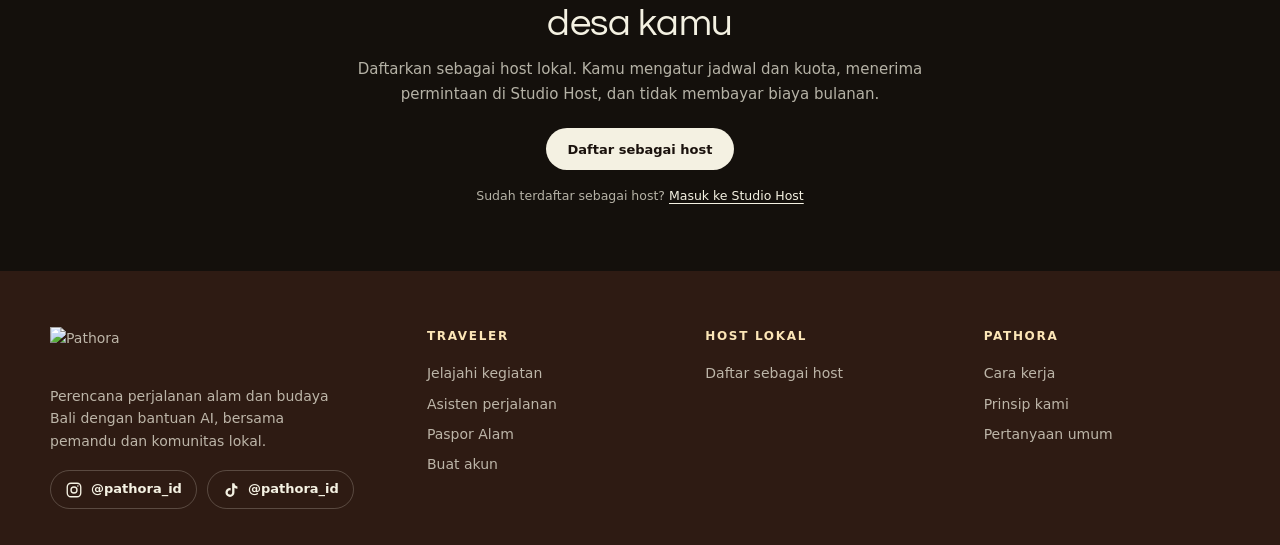
==== commit 824e3420: "Katalog 26 kegiatan: 12 data riset Bali Timur, 14 contoh pengisi" ====
--- a/index.html
+++ b/index.html
@@ -48,7 +48,7 @@
 
 <section class="hm-scene" id="kegiatan">
   <div class="hm-w">
-    <div class="head rv"><div><h2>Mau menjelajah apa di Bali</h2></div><p>Dari merangkai sesaji sampai melukat di pura air suci. Setiap kegiatan dijalankan warga yang menjaga tempatnya, tersebar di lima daerah Bali.</p></div>
+    <div class="head rv"><div><h2>Mau menjelajah apa di Bali</h2></div><p>Dari belajar membaca lontar sampai trekking ke air terjun. Setiap kegiatan dijalankan warga yang menjaga tempatnya, difokuskan di Bali Timur.</p></div>
     <div class="hm-cards" id="cards"></div>
   </div>
   <div class="hm-mist" aria-hidden="true"></div>
@@ -185,13 +185,13 @@
 
   /* panel kategori: dihitung dari data kegiatan, tiap panel membuka Jelajahi yang sudah terfilter */
   const CATS = [
-    ['laut', 'Laut dan pesisir', 'Lepas tukik, tanam mangrove, dan tanam karang.', 'karang.jpg'],
-    ['hutan', 'Hutan dan air terjun', 'Pengamat burung, air terjun tersembunyi, dan kopi di kebun.', 'waterfall.jpg'],
-    ['kuliner', 'Kuliner', 'Masak bumbu Bali dan kopi Kintamani.', 'masak.jpg', '34% 50%'],
-    ['budaya', 'Budaya', 'Canang, melukat, tari topeng, tenun, gerabah, dan banyak lagi.', 'melukat.jpg'],
-    ['sawah', 'Sawah', 'Jalan pagi di subak dan bebek di sawah.', 'subak.jpg']
+    ['laut', 'Laut dan pesisir', 'Membuat garam di Amed dan bermalam di bukit dekat pantai.', 'karang.jpg'],
+    ['hutan', 'Hutan dan air terjun', 'Trekking ke air terjun, hutan, dan bukit Karangasem.', 'waterfall.jpg'],
+    ['kuliner', 'Kuliner', 'Olahan salak dan arak tradisional dari desa.', 'masak.jpg', '34% 50%'],
+    ['budaya', 'Budaya', 'Lontar, tenun, Cakepung, dan wisata spiritual.', 'melukat.jpg'],
+    ['sawah', 'Sawah', 'Berjalan melewati sawah menuju puncak Bukit Jongkok.', 'subak.jpg']
   ];
-  const REG = ['Utara', 'Barat', 'Timur', 'Selatan', 'Tengah'];
+  const REG = Array.from(new Set(A.map(function(a){ return a.region; })));
   $('cards').innerHTML = CATS.map(function(c){
     const list = A.filter(function(a){ return a.cats.indexOf(c[0]) > -1; });
     const from = Math.min.apply(null, list.map(function(a){ return a.price; }));
@@ -230,7 +230,7 @@
 
 
   const chk = function(t){ return '<li>' + ic('check', 16) + '<span>' + t + '</span></li>'; };
-  $('seals').innerHTML = ['tukik', 'subak', 'canang', 'tenun', 'kopi'].map(function(i){ return '<div class="seal">' + PSTAMP.svg(byId[i], null, false, { light: true }) + '</div>'; }).join('');
+  $('seals').innerHTML = ['lontar', 'camping', 'garam', 'sangkan', 'saptatirtha'].map(function(i){ return '<div class="seal">' + PSTAMP.svg(byId[i], null, false, { light: true }) + '</div>'; }).join('');
   $('pf').innerHTML = ['5 pertanyaan ke asisten AI per hari', 'Kalender dan pengajuan ke host', 'Pembagian biaya dan Paspor Alam'].map(chk).join('');
   $('pp').innerHTML = ['Pertanyaan tanpa batas ke asisten AI', 'Trip dan anggota tanpa batas', 'Prakiraan keramaian untuk tanggal pilihan'].map(chk).join('');
 })();
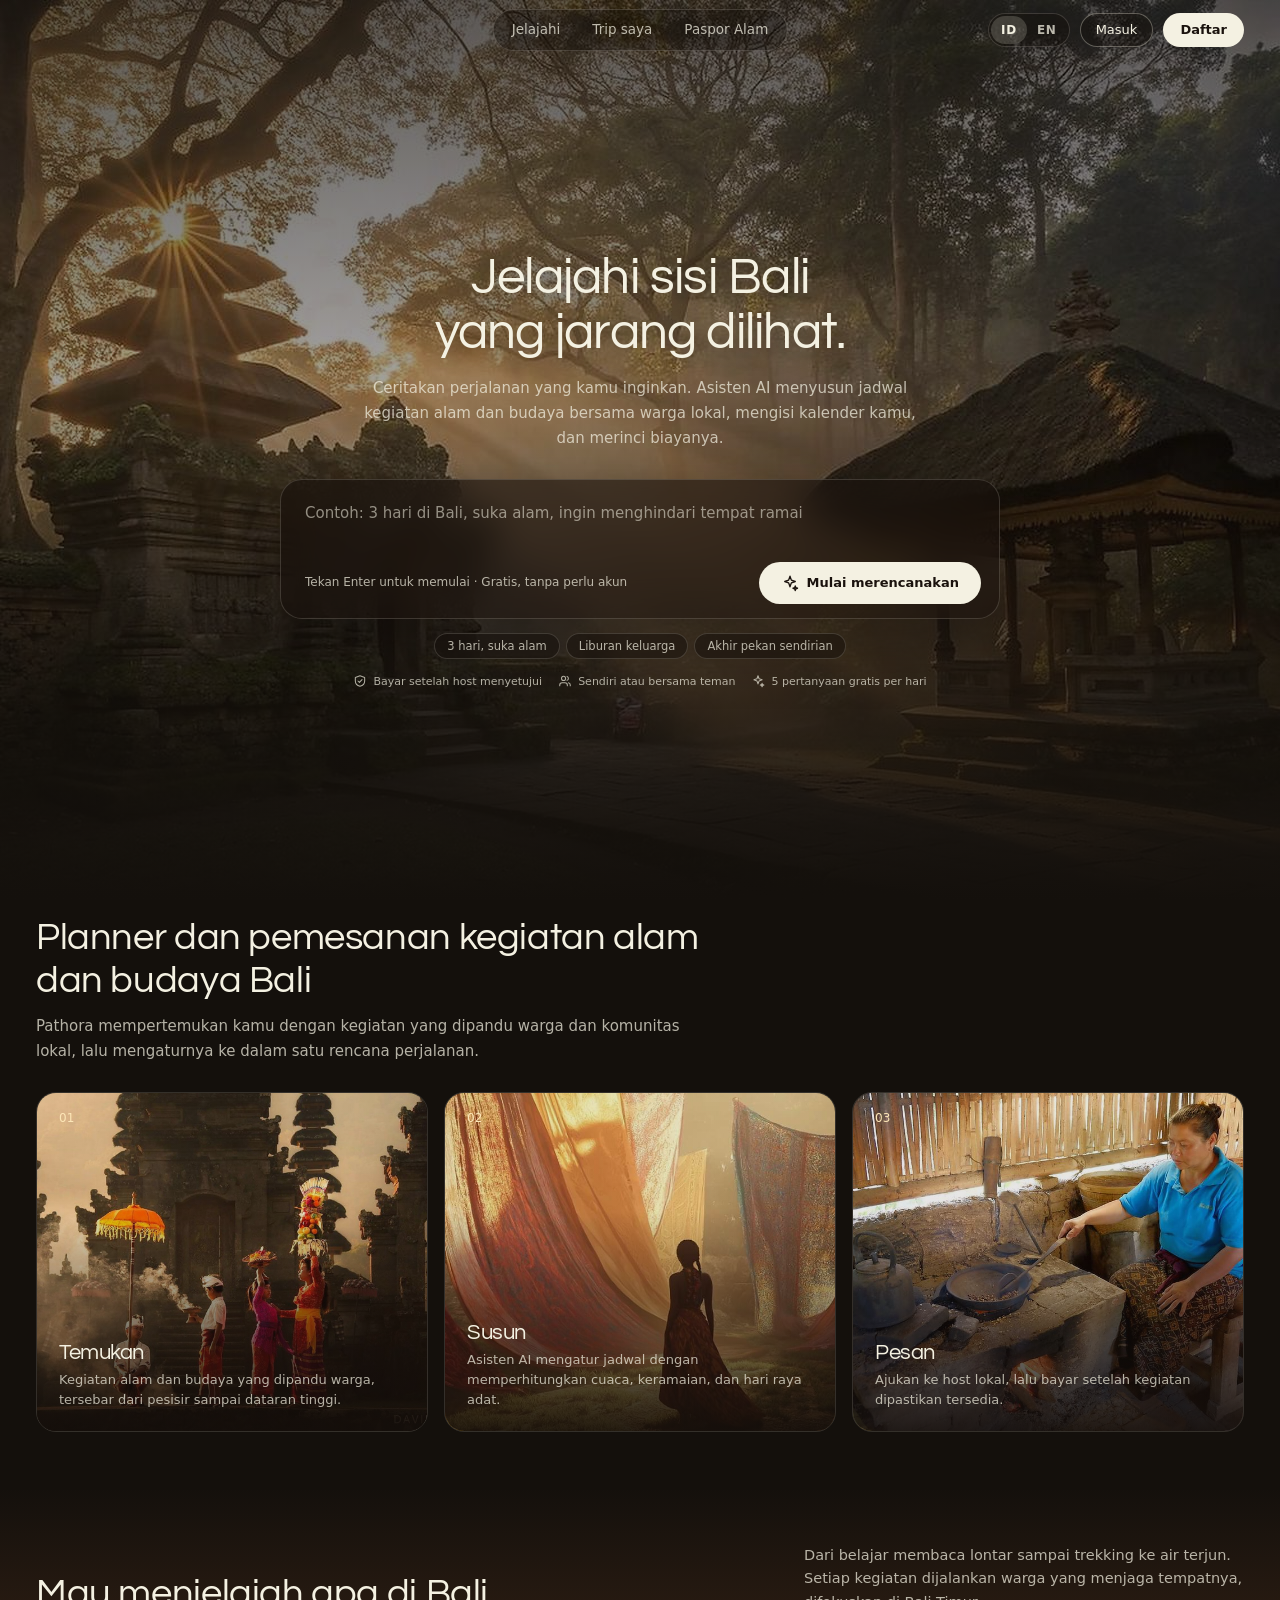
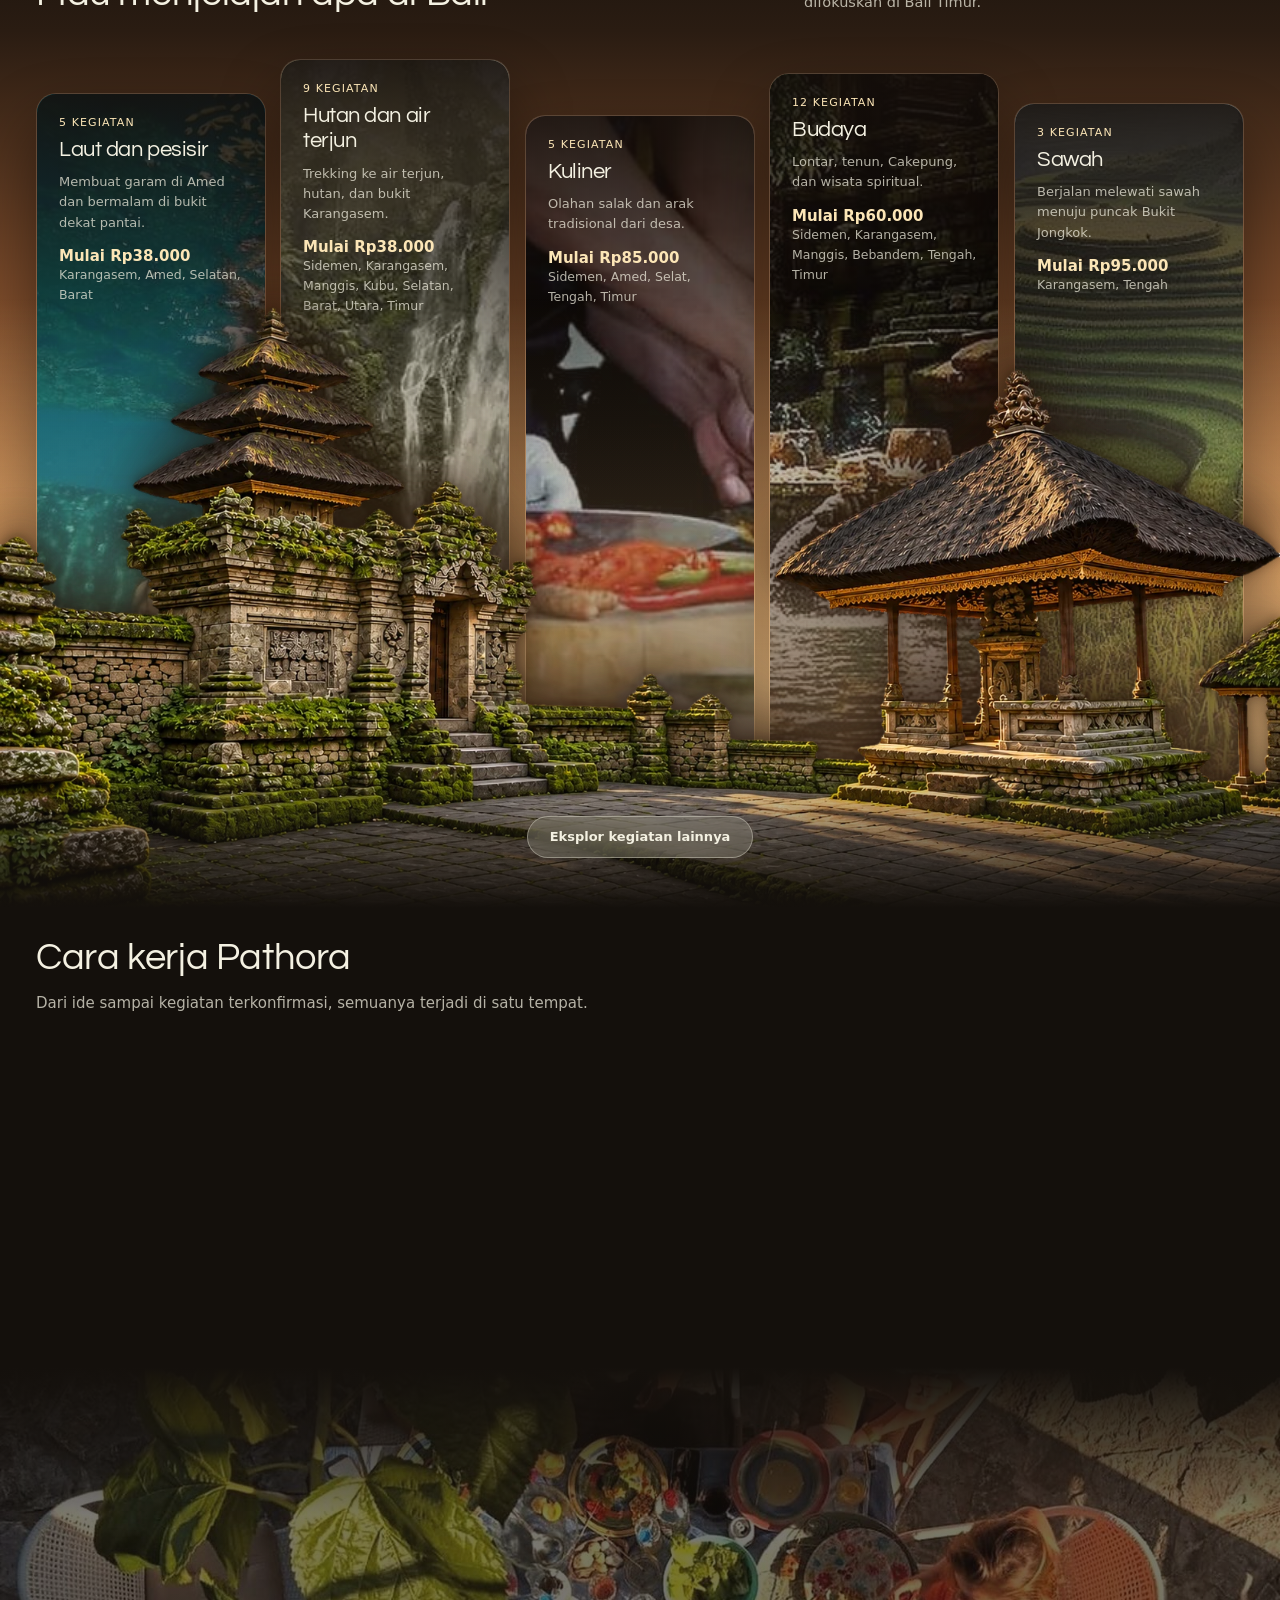
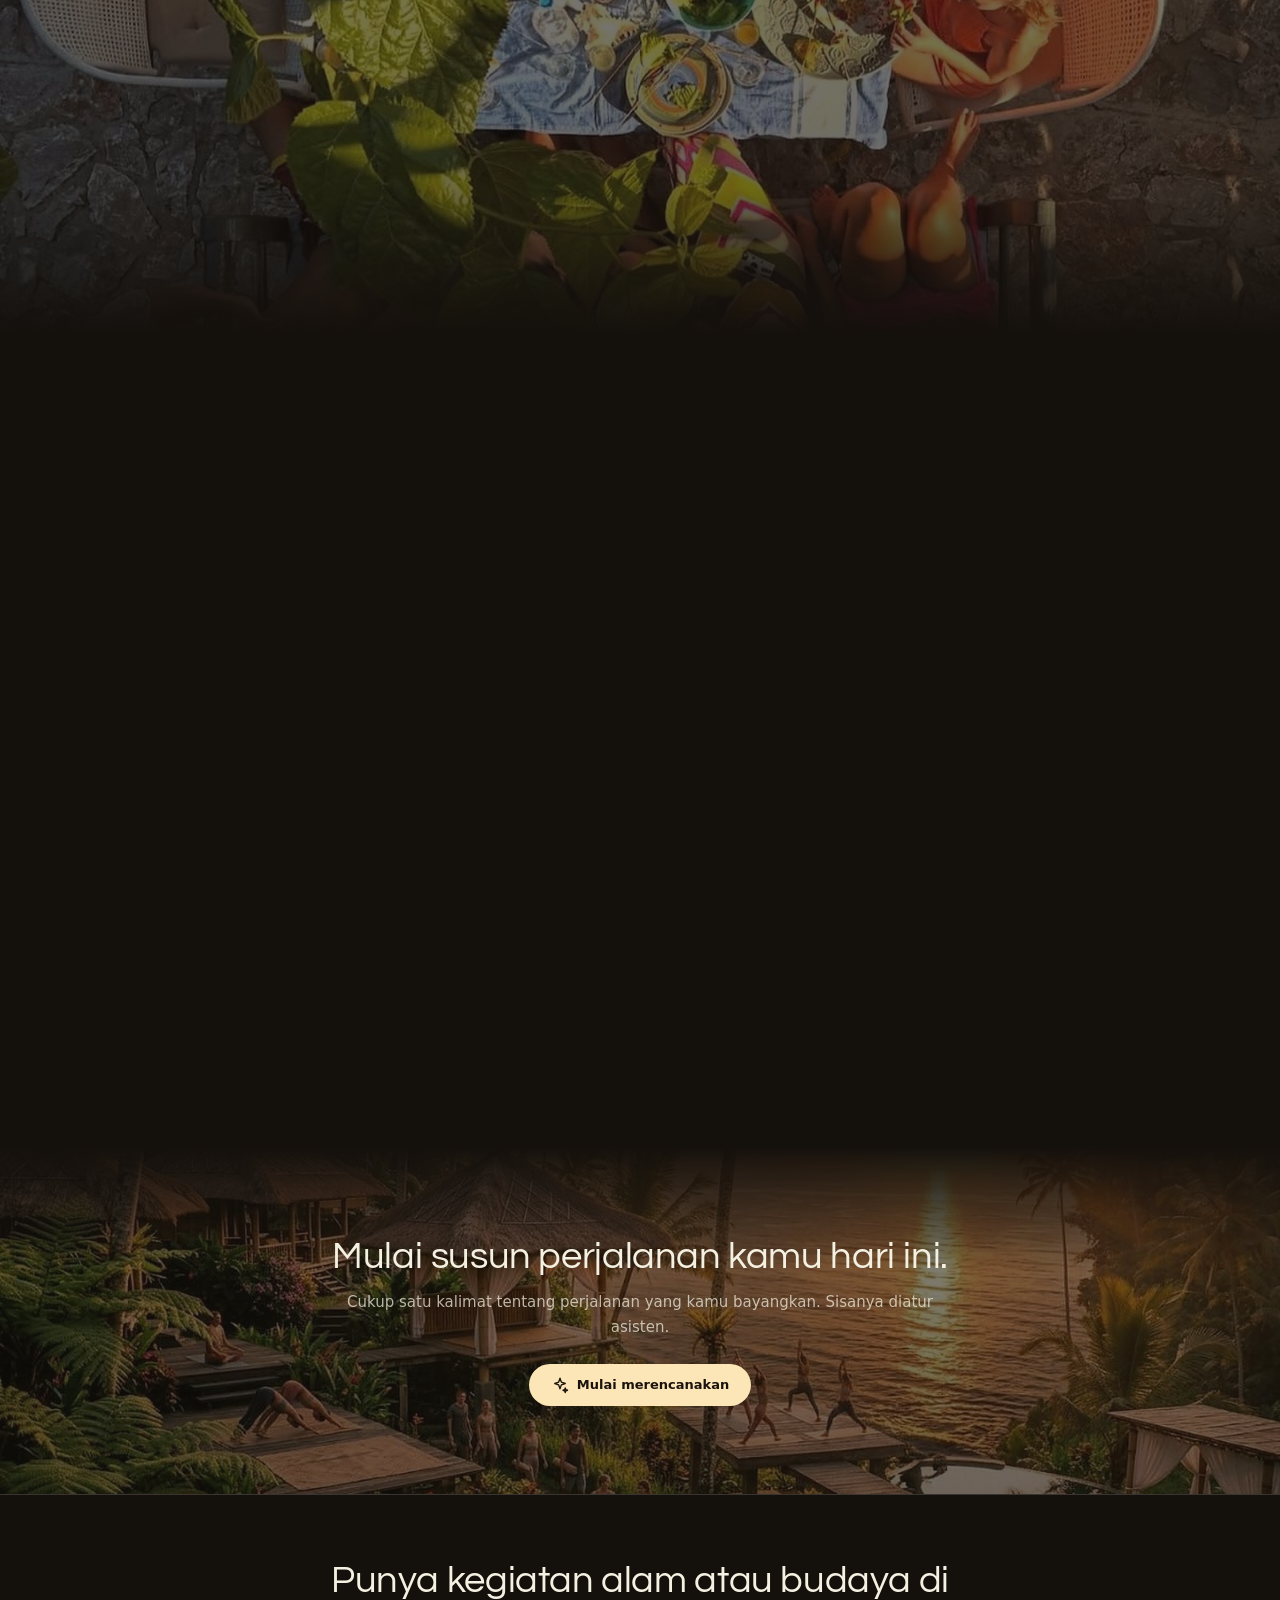
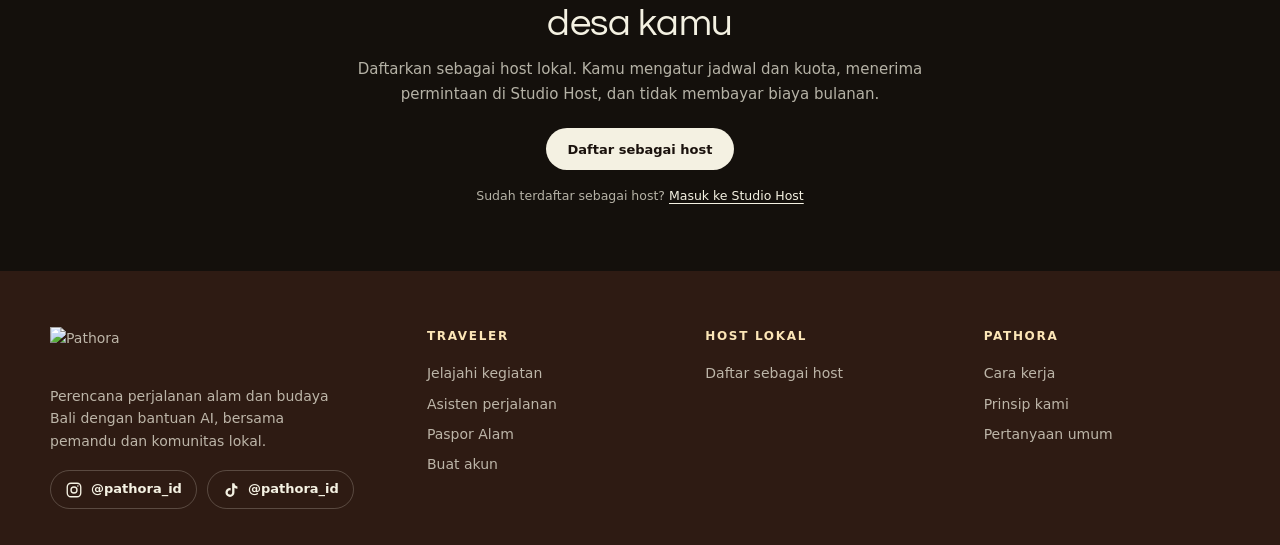
==== commit d9e3e742: "Hapus .html dari alamat halaman" ====
--- a/index.html
+++ b/index.html
@@ -53,7 +53,7 @@
   </div>
   <div class="hm-mist" aria-hidden="true"></div>
   <div class="hm-fg" aria-hidden="true"></div>
-  <div class="hm-more"><a class="hm-btn glass" href="jelajahi.html" id="allB"></a></div>
+  <div class="hm-more"><a class="hm-btn glass" href="jelajahi" id="allB"></a></div>
 </section>
 
 <section class="hm-sec" id="cara" style="padding-top:28px">
@@ -65,7 +65,7 @@
       <div class="hm-st rv"><i>03</i><div><h3>Ajukan ke host</h3><p>Permintaan dikirim ke host lokal. Host menyetujui atau menolak sesuai jadwal dan kuotanya.</p></div></div>
       <div class="hm-st rv"><i>04</i><div><h3>Bayar setelah disetujui</h3><p>Kamu baru membayar ketika kegiatan dipastikan tersedia. Jika ditolak, asisten menawarkan pengganti.</p></div></div>
     </div>
-    <div class="hm-try rv"><a class="hm-btn line" href="trip.html?tab=chat" id="tryB"></a></div>
+    <div class="hm-try rv"><a class="hm-btn line" href="trip?tab=chat" id="tryB"></a></div>
   </div>
 </section>
 
@@ -89,12 +89,12 @@
       
       <h2 class="rv">Paspor Alam</h2>
       <p class="lead2 rv">Setiap kegiatan yang kamu selesaikan bersama host mendapat satu stempel. Kumpulkan stempel dari seluruh pulau sebagai catatan perjalananmu.</p>
-      <a class="hm-btn line rv" href="paspor.html">Lihat Paspor Alam</a>
+      <a class="hm-btn line rv" href="paspor">Lihat Paspor Alam</a>
     </div>
     <div id="paket">
       <div class="hm-plans">
-        <div class="plan rv"><div><h3>Gratis</h3><div class="pr">Rp0<small>selamanya</small></div></div><ul id="pf"></ul><a class="hm-btn line" href="masuk.html?mode=daftar">Buat akun gratis</a></div>
-        <div class="plan pro rv"><div><h3>Pathora Plus</h3><div class="pr">Rp49.000<small>per bulan, gratis 7 hari pertama</small></div></div><ul id="pp"></ul><a class="hm-btn" href="masuk.html?mode=daftar&next=akun.html">Coba 7 hari gratis</a></div>
+        <div class="plan rv"><div><h3>Gratis</h3><div class="pr">Rp0<small>selamanya</small></div></div><ul id="pf"></ul><a class="hm-btn line" href="masuk?mode=daftar">Buat akun gratis</a></div>
+        <div class="plan pro rv"><div><h3>Pathora Plus</h3><div class="pr">Rp49.000<small>per bulan, gratis 7 hari pertama</small></div></div><ul id="pp"></ul><a class="hm-btn" href="masuk?mode=daftar&next=akun">Coba 7 hari gratis</a></div>
       </div>
     </div>
   </div>
@@ -115,15 +115,15 @@
 
 <section class="hm-cta">
   <img src="assets/img/gallery/hero-yoga-senja.jpg" alt="" loading="lazy">
-  <div class="in rv"><h2>Mulai susun perjalanan kamu hari ini.</h2><p>Cukup satu kalimat tentang perjalanan yang kamu bayangkan. Sisanya diatur asisten.</p><a class="hm-btn gold" href="trip.html?tab=chat" id="ctaB"></a></div>
+  <div class="in rv"><h2>Mulai susun perjalanan kamu hari ini.</h2><p>Cukup satu kalimat tentang perjalanan yang kamu bayangkan. Sisanya diatur asisten.</p><a class="hm-btn gold" href="trip?tab=chat" id="ctaB"></a></div>
 </section>
 
 <section class="hm-host" id="host">
   <div class="in rv">
     <h2>Punya kegiatan alam atau budaya di desa kamu</h2>
     <p>Daftarkan sebagai host lokal. Kamu mengatur jadwal dan kuota, menerima permintaan di Studio Host, dan tidak membayar biaya bulanan.</p>
-    <a class="hm-btn" href="masuk.html?role=host&mode=daftar">Daftar sebagai host</a>
-    <p class="small">Sudah terdaftar sebagai host? <a href="masuk.html?role=host">Masuk ke Studio Host</a></p>
+    <a class="hm-btn" href="masuk?role=host&mode=daftar">Daftar sebagai host</a>
+    <p class="small">Sudah terdaftar sebagai host? <a href="masuk?role=host">Masuk ke Studio Host</a></p>
   </div>
 </section>
 
@@ -152,7 +152,7 @@
   const SUG = [['3 hari, suka alam', '3 hari di Bali, suka alam, ingin menghindari tempat ramai'], ['Liburan keluarga', 'Liburan keluarga dengan anak usia 6 tahun, anggaran Rp1,5 juta per orang'], ['Akhir pekan sendirian', 'Akhir pekan sendirian, ingin belajar budaya dan masak']];
   $('chips').innerHTML = SUG.map(function(t, i){ return '<button type="button" data-i="' + i + '">' + esc(t[0]) + '</button>'; }).join('');
   $('chips').addEventListener('click', function(e){ const b = e.target.closest('button'); if (!b) return; q.value = SUG[+b.dataset.i][1]; q.focus(); });
-  $('ask').addEventListener('submit', function(e){ e.preventDefault(); const v = q.value.trim(); location.href = 'trip.html?tab=chat' + (v ? '&prompt=' + encodeURIComponent(v) : ''); });
+  $('ask').addEventListener('submit', function(e){ e.preventDefault(); const v = q.value.trim(); location.href = 'trip?tab=chat' + (v ? '&prompt=' + encodeURIComponent(v) : ''); });
   q.addEventListener('keydown', function(e){ if (e.key === 'Enter' && !e.shiftKey) { e.preventDefault(); $('ask').requestSubmit(); } });
   $('trust').innerHTML = [['shield', 'Bayar setelah host menyetujui'], ['users', 'Sendiri atau bersama teman'], ['sparkles', '5 pertanyaan gratis per hari']].map(function(x){ return '<span>' + ic(x[0], 16) + x[1] + '</span>'; }).join('');
 
@@ -196,7 +196,7 @@
     const list = A.filter(function(a){ return a.cats.indexOf(c[0]) > -1; });
     const from = Math.min.apply(null, list.map(function(a){ return a.price; }));
     const regs = REG.filter(function(r){ return list.some(function(a){ return a.region === r; }); });
-    return '<a class="hm-k rv" href="jelajahi.html?cat=' + c[0] + '"><img src="assets/img/photos/' + c[3] + '" alt="" loading="lazy"' + (c[4] ? ' style="object-position:' + c[4] + '"' : '') + '>' +
+    return '<a class="hm-k rv" href="jelajahi?cat=' + c[0] + '"><img src="assets/img/photos/' + c[3] + '" alt="" loading="lazy"' + (c[4] ? ' style="object-position:' + c[4] + '"' : '') + '>' +
       '<div class="c"><span class="n">' + list.length + ' kegiatan</span><h3>' + esc(c[1]) + '</h3><p>' + esc(c[2]) + '</p>' +
       '<span class="pr"><b>Mulai ' + rp(from) + '</b>' + esc(regs.join(', ')) + '</span></div></a>';
   }).join('');
